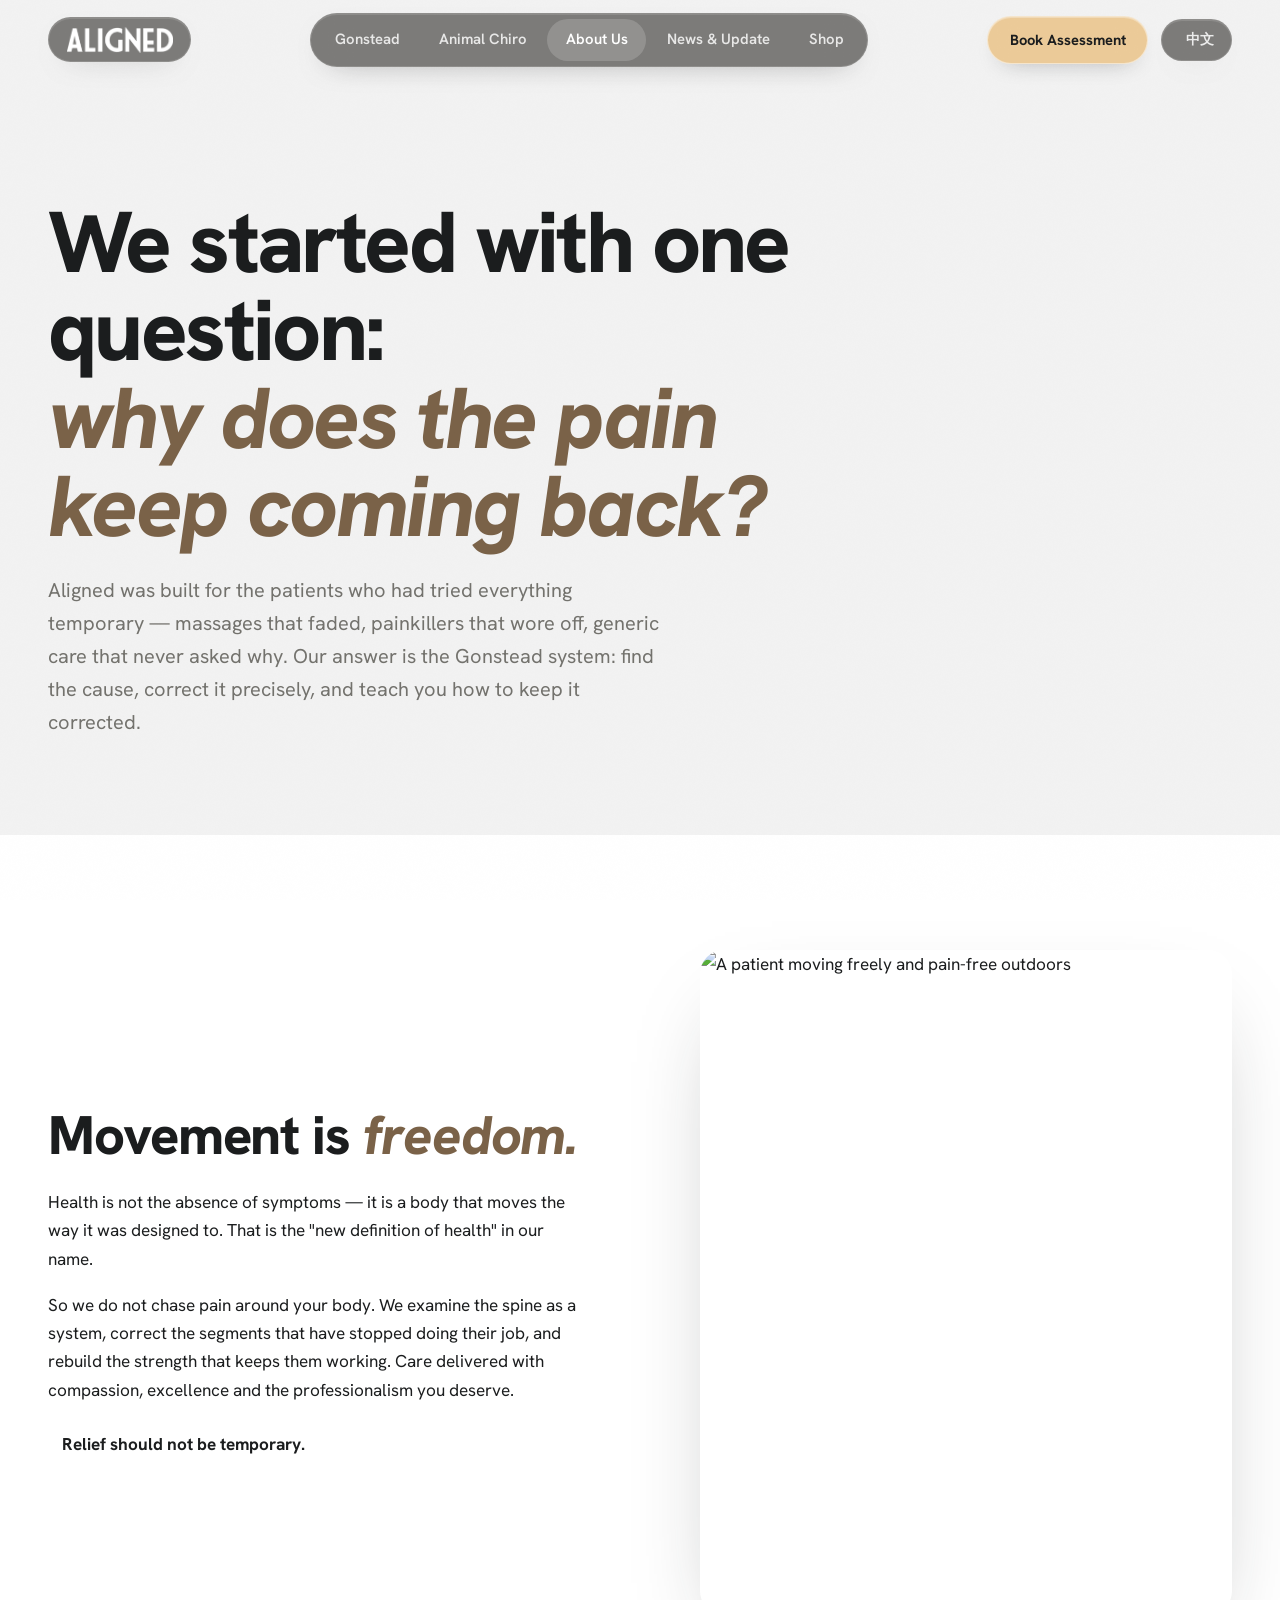
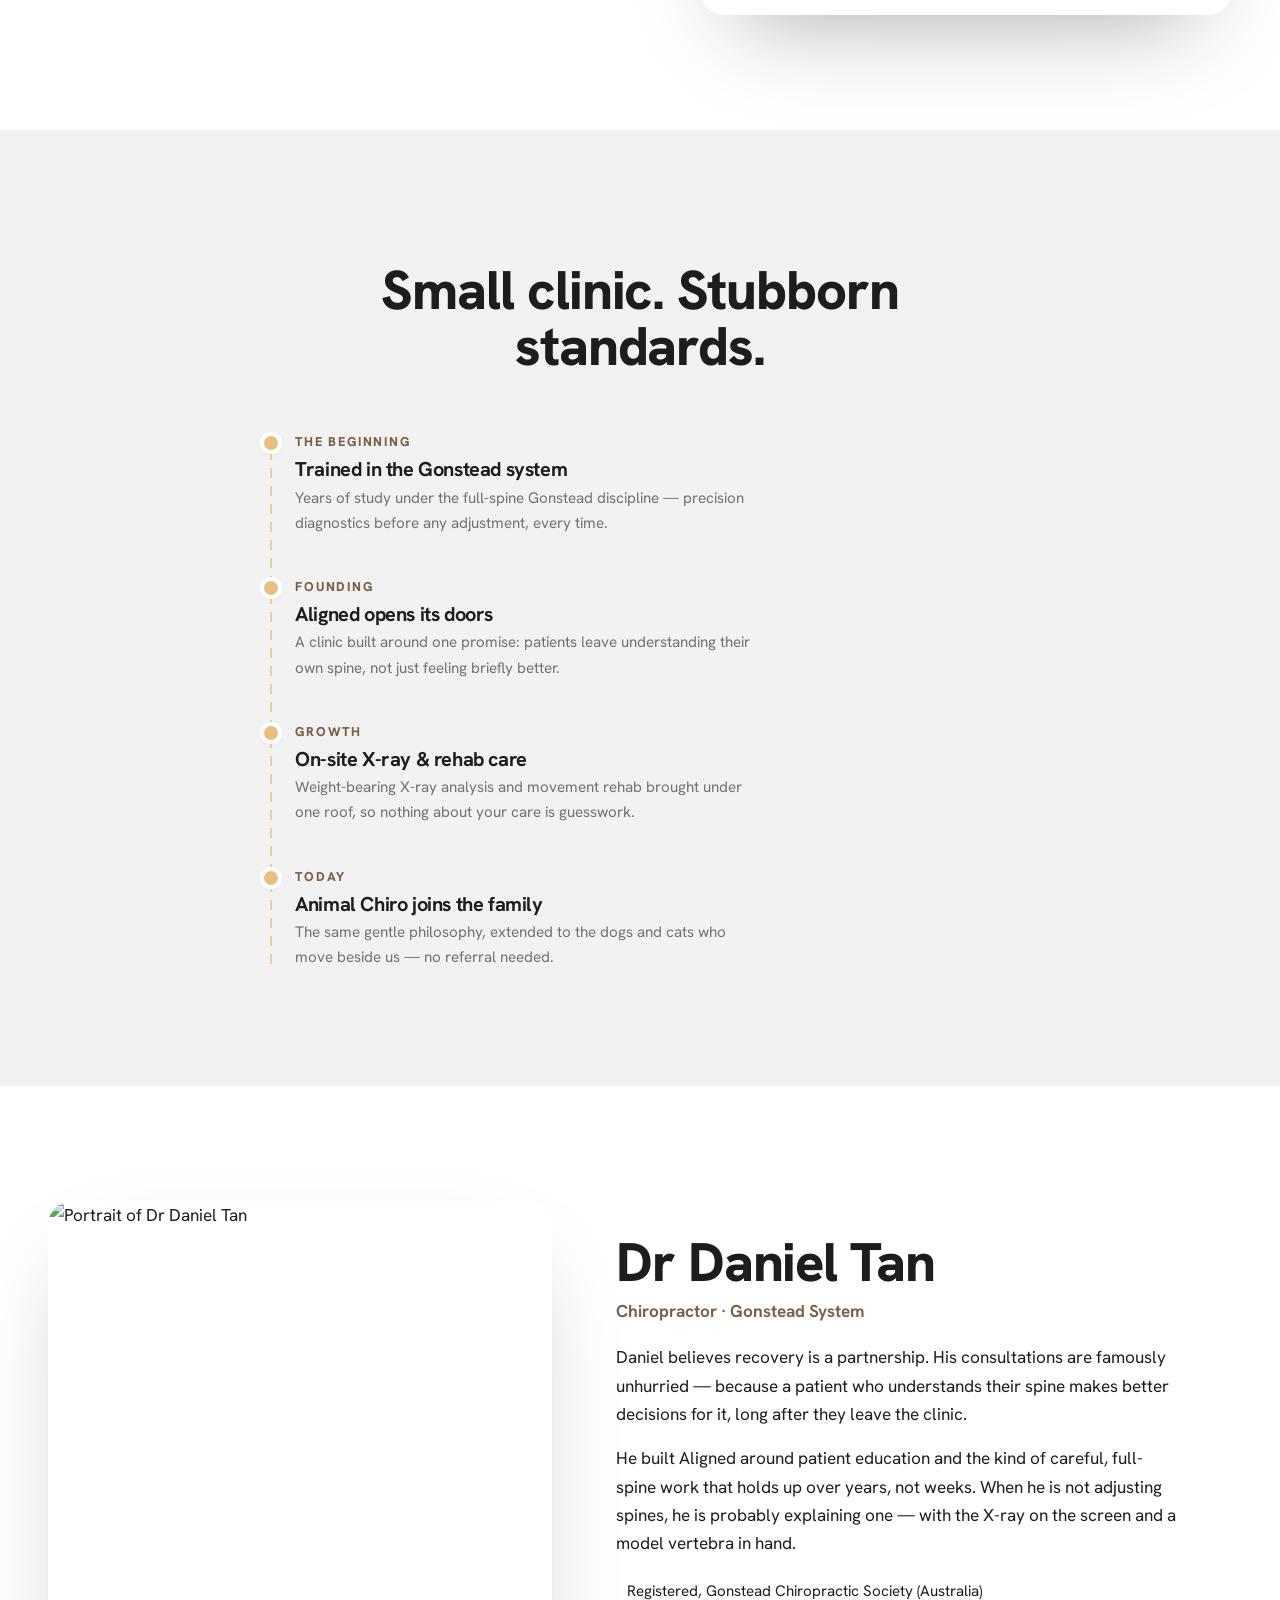
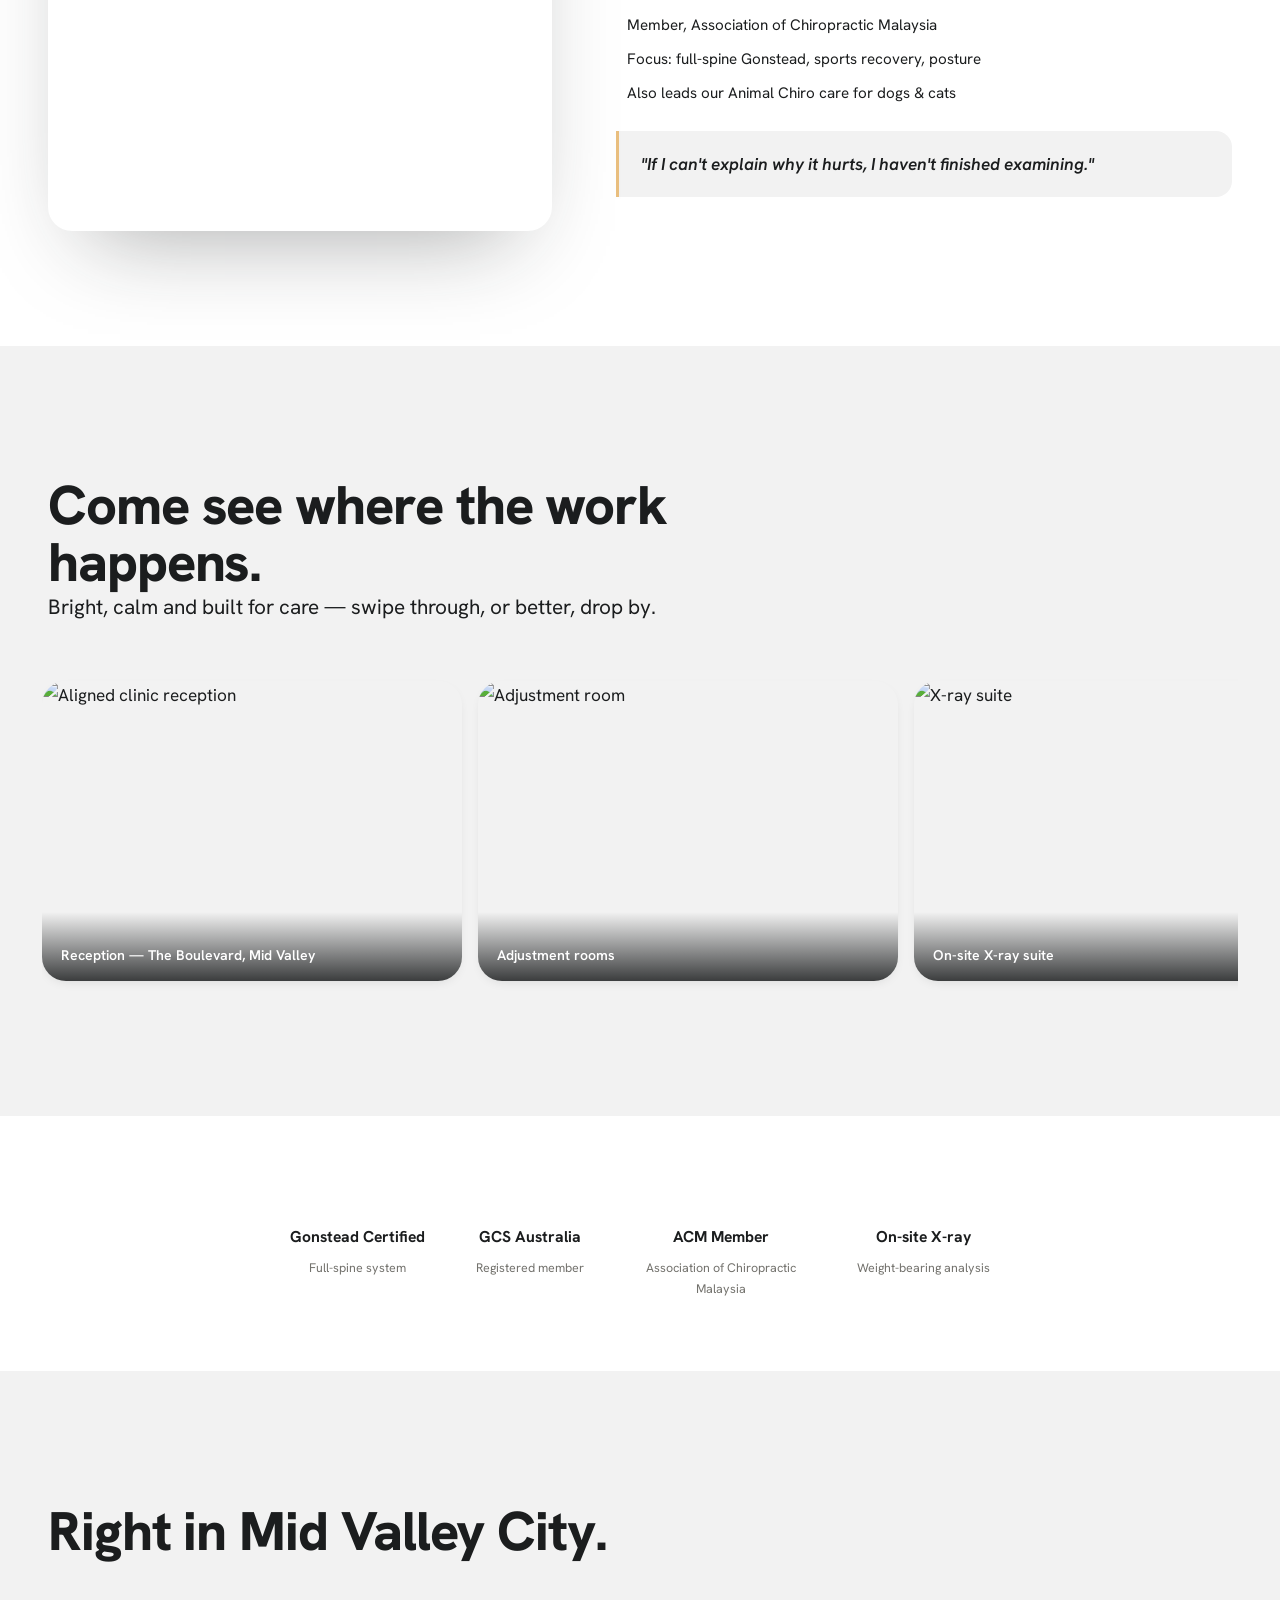
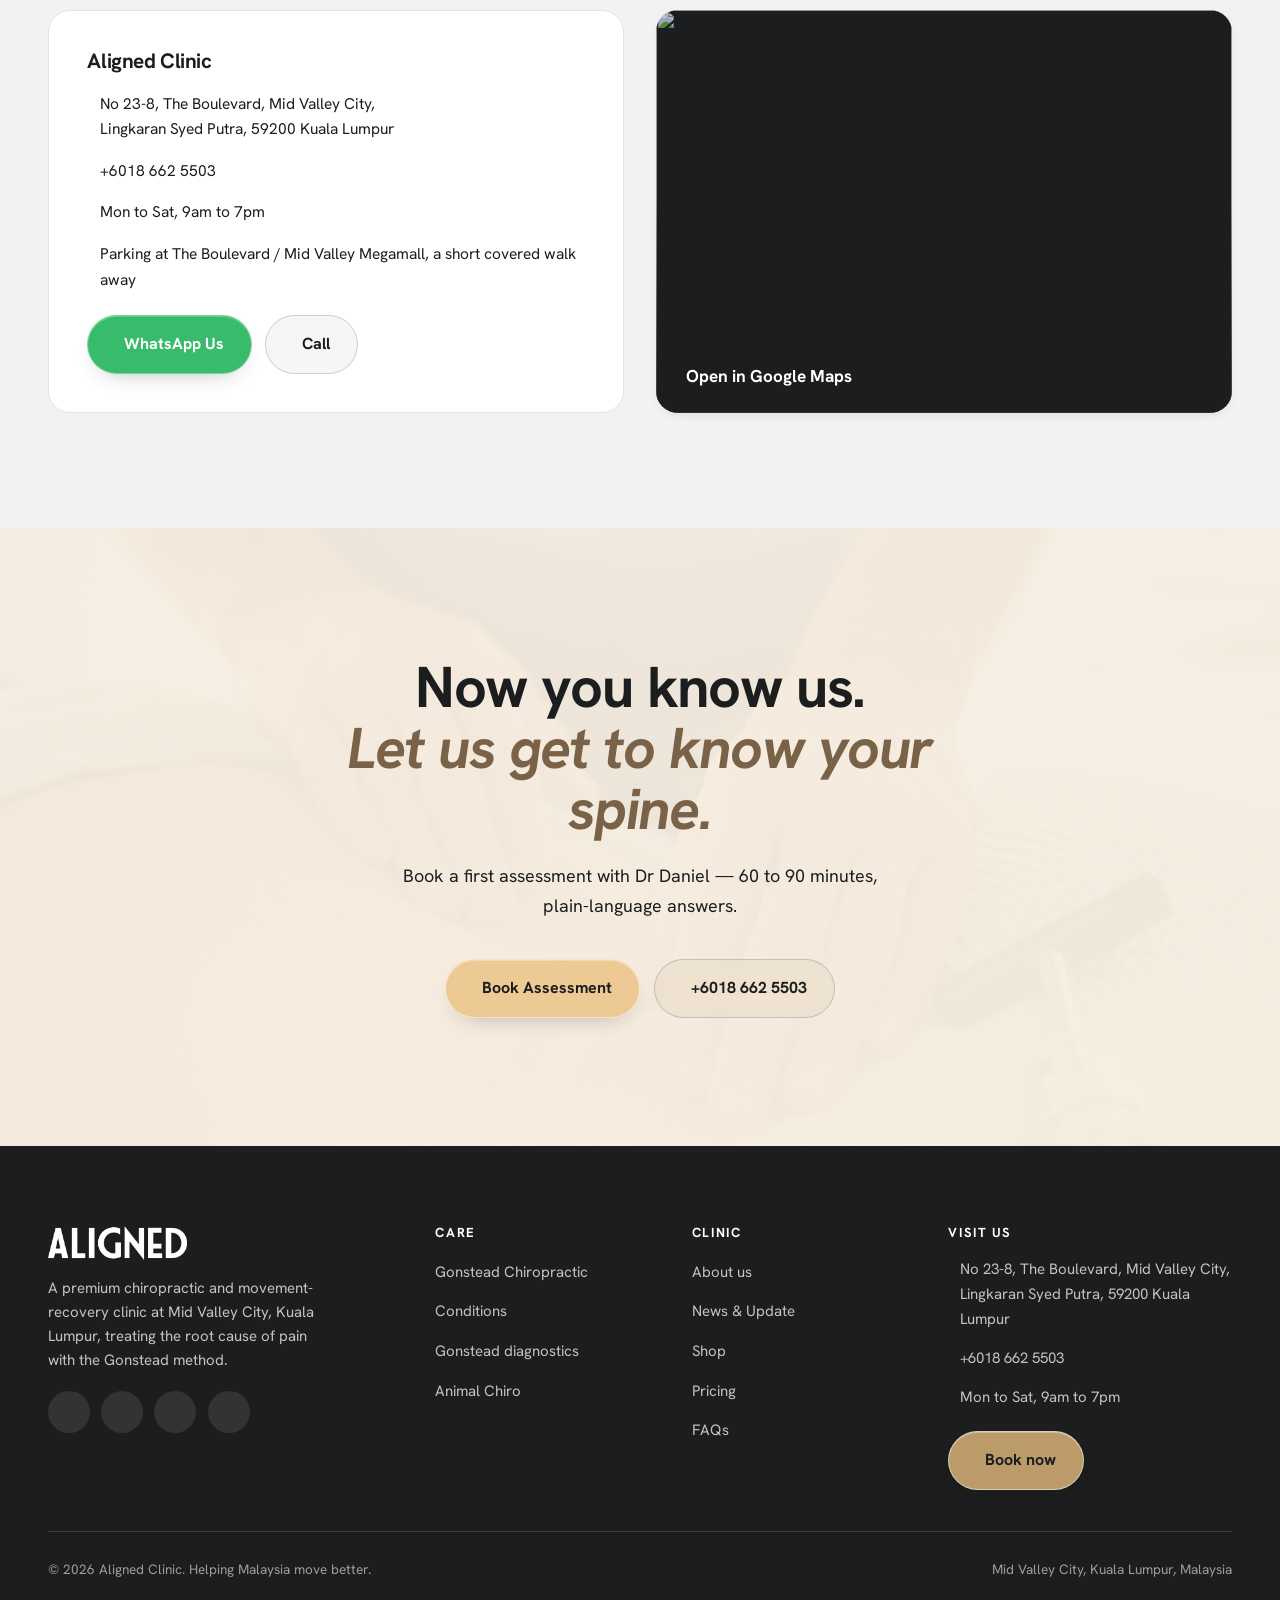
==== about.html @ 56a72302 "Initial commit: Aligned clinic site V5 Co-Authored-By: Claude Fable 5 <noreply@anthropic.com>" ====
<!DOCTYPE html>
<html lang="en">
<head>
<meta charset="UTF-8" />
<meta name="viewport" content="width=device-width, initial-scale=1.0" />
<title>About Us | Aligned — A New Definition of Health</title>
<meta name="description" content="Meet Dr Daniel Tan and the story behind Aligned — a Gonstead chiropractic clinic at Mid Valley City, Kuala Lumpur, built on precision, patient education and long-term recovery." />
<meta name="theme-color" content="#1B1D1E" />
<link rel="icon" href="data:image/svg+xml,%3Csvg xmlns='http://www.w3.org/2000/svg' viewBox='0 0 32 32'%3E%3Crect width='32' height='32' rx='8' fill='%23EABF7F'/%3E%3Ctext x='16' y='22' font-family='Georgia' font-size='18' fill='%231B1D1E' text-anchor='middle' font-weight='700'%3EA%3C/text%3E%3C/svg%3E" />
<link rel="preconnect" href="https://fonts.googleapis.com" />
<link rel="preconnect" href="https://fonts.gstatic.com" crossorigin />
<link href="https://fonts.googleapis.com/css2?family=Hanken+Grotesk:wght@400;500;600;700;800;900&display=swap" rel="stylesheet" />
<script src="https://unpkg.com/@phosphor-icons/web@2.1.1"></script>
<link rel="stylesheet" href="assets/site.css" />

<style>
/* ---------- page: about (editorial) ---------- */
.sec{padding:clamp(4.5rem,9vw,7.5rem) 0}
.sec--cloud{background:var(--cloud)}
.sec__head{max-width:62ch;margin-bottom:clamp(2.2rem,4.5vw,3.2rem)}
.sec__head .h-section{margin-top:1rem}
.sec__head--center{text-align:center;margin-left:auto;margin-right:auto}

/* editorial hero: big type on cloud, no photo */
.ahero{padding:calc(var(--nav-h) + clamp(4rem,10vw,7rem)) 0 clamp(3.5rem,8vw,6rem);background:var(--cloud)}
.ahero h1{font-size:clamp(2.6rem,1.8rem + 5.4vw,5.4rem);font-weight:800;letter-spacing:-.03em;
  max-width:18ch;line-height:1.02;margin-top:1.1rem}
.ahero h1 em{color:var(--gold-deep);font-style:italic}
.ahero__sub{max-width:56ch;margin-top:1.5rem;font-size:clamp(1.05rem,1rem + .4vw,1.25rem);color:var(--slate)}

/* belief split */
.split{display:grid;grid-template-columns:1.05fr .95fr;gap:clamp(2rem,5vw,4.5rem);align-items:center}
.split__media{position:relative;border-radius:var(--r-media);overflow:hidden;box-shadow:var(--shadow-lg);aspect-ratio:4/5}
.split__media img{width:100%;height:100%;object-fit:cover}
.split__body{display:grid;gap:1.1rem;max-width:54ch;margin-top:1.5rem}
.split__sig{margin-top:1.6rem;display:flex;align-items:center;gap:.9rem;font-weight:700}
.split__sig i{font-size:1.5rem;color:var(--gold-deep)}
@media (max-width:820px){.split{grid-template-columns:1fr;gap:2.2rem}.split__media{aspect-ratio:16/11;order:-1}}

/* timeline */
.tl{position:relative;max-width:760px;margin:0 auto;padding-left:2.2rem}
.tl::before{content:"";position:absolute;left:10px;top:6px;bottom:6px;width:2px;
  background:repeating-linear-gradient(0deg,rgba(234,191,127,.7) 0 10px,transparent 10px 18px)}
.tl__item{position:relative;padding:0 0 2.2rem}
.tl__item:last-child{padding-bottom:0}
.tl__item::before{content:"";position:absolute;left:-2.2rem;top:6px;width:22px;height:22px;border-radius:999px;
  background:var(--marmalade);border:4px solid var(--white);box-shadow:var(--shadow-sm)}
.tl__year{font-size:.8rem;font-weight:800;letter-spacing:.14em;color:var(--gold-deep);text-transform:uppercase}
.tl__item h3{font-size:1.25rem;margin:.3rem 0 .35rem}
.tl__item p{font-size:.95rem;color:var(--slate);max-width:52ch}

/* doctor profile */
.profile{display:grid;grid-template-columns:.9fr 1.1fr;gap:clamp(2rem,5vw,4rem);align-items:center}
.profile__media{position:relative;border-radius:var(--r-media);overflow:hidden;box-shadow:var(--shadow-lg);aspect-ratio:4/5}
.profile__media img{width:100%;height:100%;object-fit:cover}
.profile__role{color:var(--gold-deep);font-weight:700;margin:.4rem 0 1.1rem}
.profile__body{display:grid;gap:1rem;max-width:56ch}
.profile__creds{display:grid;gap:.7rem;margin-top:1.4rem}
.profile__creds li{display:flex;gap:.7rem;align-items:flex-start;font-size:.95rem;line-height:1.5}
.profile__creds i{color:var(--gold-deep);font-size:1.25rem;margin-top:2px;flex:0 0 auto}
.profile__quote{margin-top:1.6rem;padding:1.2rem 1.4rem;border-left:3px solid var(--marmalade);
  background:var(--cloud);border-radius:0 16px 16px 0;font-weight:600;font-style:italic}
@media (max-width:820px){.profile{grid-template-columns:1fr}.profile__media{aspect-ratio:4/4.4;max-width:440px}}

/* gallery */
.gal{display:flex;gap:1rem;overflow-x:auto;scroll-snap-type:x mandatory;padding:.4rem .4rem 1.2rem;
  margin:0 -.4rem;scrollbar-width:none;cursor:grab}
.gal::-webkit-scrollbar{display:none}
.gal figure{margin:0;flex:0 0 min(74vw,420px);scroll-snap-align:start;border-radius:var(--r-media);
  overflow:hidden;position:relative;box-shadow:var(--shadow-sm)}
.gal img{width:100%;height:300px;object-fit:cover;transition:transform .6s var(--ease)}
.gal figure:hover img{transform:scale(1.05)}
.gal figcaption{position:absolute;left:0;right:0;bottom:0;padding:2rem 1.2rem .9rem;color:var(--white);
  font-size:.88rem;font-weight:600;background:linear-gradient(0deg,rgba(27,29,30,.85),transparent)}

/* creds strip */
.creds__row{display:flex;flex-wrap:wrap;justify-content:center;gap:clamp(1.4rem,4vw,3.4rem);margin-top:1.8rem;align-items:flex-start}
.cred{display:flex;flex-direction:column;align-items:center;gap:.5rem;max-width:170px;text-align:center}
.cred i{font-size:2rem;color:var(--gold-deep)}
.cred b{font-size:.98rem}
.cred span{font-size:.78rem;color:var(--slate)}

/* visit block */
.visit{display:grid;grid-template-columns:1fr 1fr;gap:clamp(1.4rem,3vw,2rem);align-items:stretch}
.visit__card{background:var(--white);border:1px solid var(--cloud-deep);border-radius:var(--r-card);
  padding:clamp(1.8rem,3vw,2.4rem)}
.visit__card h3{font-size:1.3rem;margin-bottom:1.2rem}
.visit__row{display:flex;gap:.8rem;align-items:flex-start;margin-bottom:1rem;font-size:.97rem}
.visit__row i{color:var(--gold-deep);font-size:1.3rem;margin-top:2px;flex:0 0 auto}
.visit__map{border-radius:var(--r-card);overflow:hidden;position:relative;min-height:320px;
  background:var(--ink);box-shadow:var(--shadow-sm)}
.visit__map img{position:absolute;inset:0;width:100%;height:100%;object-fit:cover;opacity:.75}
.visit__map a{position:absolute;inset:0;display:flex;align-items:flex-end;padding:1.4rem;color:var(--white);
  background:linear-gradient(0deg,rgba(27,29,30,.8),transparent 55%);font-weight:700}
.visit__map a span{display:inline-flex;align-items:center;gap:.5rem}
@media (max-width:820px){.visit{grid-template-columns:1fr}}
</style>
</head>
<body>
<a class="skip" href="#main">Skip to content</a>

<!-- ====================== NAV ====================== -->
<nav class="nav" id="nav" aria-label="Primary">
  <div class="nav__inner">
    <a class="brand" href="index.html" aria-label="Aligned home">
      <img class="brand__logo" src="images/aligned-logo-white.png" alt="Aligned — A New Definition of Health" width="453" height="111" />
    </a>
    <ul class="nav__links" id="navLinks">
      <li><a href="chiropractic.html">Gonstead</a></li>
      <li><a href="pet-chiro.html">Animal Chiro</a></li>
      <li><a href="about.html" class="active">About Us</a></li>
      <li><a href="news.html">News &amp; Update</a></li>
      <li><a href="shop.html">Shop</a></li>
    </ul>
    <div class="nav__cta">
      <a href="#book" class="btn btn-primary">Book Assessment</a>
      <button class="nav__lang" id="langBtn" aria-label="Switch language"><i class="ph ph-globe"></i> 中文</button>
      <button class="nav__toggle" id="navToggle" aria-label="Open menu" aria-expanded="false"><i class="ph ph-list"></i></button>
    </div>
  </div>
</nav>

<main id="main">

<!-- ====================== EDITORIAL HERO ====================== -->
<header class="ahero">
  <div class="container">
    <h1 class="tsplit" data-tsdelay=".2">We started with one question: <em>why does the pain keep coming back?</em></h1>
    <p class="ahero__sub reveal" data-d="2">Aligned was built for the patients who had tried everything temporary — massages that faded, painkillers that wore off, generic care that never asked why. Our answer is the Gonstead system: find the cause, correct it precisely, and teach you how to keep it corrected.</p>
  </div>
</header>

<!-- ====================== BELIEF ====================== -->
<section class="sec">
  <div class="container split">
    <div>
      <h2 class="h-section tsplit">Movement is <em style="color:var(--gold-deep)">freedom.</em></h2>
      <div class="split__body reveal" data-d="1">
        <p>Health is not the absence of symptoms — it is a body that moves the way it was designed to. That is the "new definition of health" in our name.</p>
        <p>So we do not chase pain around your body. We examine the spine as a system, correct the segments that have stopped doing their job, and rebuild the strength that keeps them working. Care delivered with compassion, excellence and the professionalism you deserve.</p>
      </div>
      <div class="split__sig reveal" data-d="2"><i class="ph ph-quotes"></i> Relief should not be temporary.</div>
    </div>
    <div class="split__media reveal" data-d="1">
      <img src="https://picsum.photos/seed/aligned-freedom-walk/900/1125" alt="A patient moving freely and pain-free outdoors" loading="lazy" />
    </div>
  </div>
</section>

<!-- ====================== TIMELINE ====================== -->
<section class="sec sec--cloud">
  <div class="container">
    <div class="sec__head sec__head--center">
      <h2 class="h-section tsplit">Small clinic. Stubborn standards.</h2>
    </div>
    <div class="tl">
      <div class="tl__item reveal"><span class="tl__year">The beginning</span><h3>Trained in the Gonstead system</h3><p>Years of study under the full-spine Gonstead discipline — precision diagnostics before any adjustment, every time.</p></div>
      <div class="tl__item reveal" data-d="1"><span class="tl__year">Founding</span><h3>Aligned opens its doors</h3><p>A clinic built around one promise: patients leave understanding their own spine, not just feeling briefly better.</p></div>
      <div class="tl__item reveal" data-d="2"><span class="tl__year">Growth</span><h3>On-site X-ray &amp; rehab care</h3><p>Weight-bearing X-ray analysis and movement rehab brought under one roof, so nothing about your care is guesswork.</p></div>
      <div class="tl__item reveal" data-d="3"><span class="tl__year">Today</span><h3>Animal Chiro joins the family</h3><p>The same gentle philosophy, extended to the dogs and cats who move beside us — no referral needed.</p></div>
    </div>
  </div>
</section>

<!-- ====================== DOCTOR PROFILE ====================== -->
<section class="sec" id="doctor">
  <div class="container profile">
    <div class="profile__media reveal">
      <!-- Replace with Dr Daniel's real portrait -->
      <img src="https://picsum.photos/seed/aligned-dr-daniel-portrait/500/700" alt="Portrait of Dr Daniel Tan" loading="lazy" />
    </div>
    <div>
      <h2 class="h-section tsplit">Dr Daniel Tan</h2>
      <p class="profile__role reveal" data-d="1">Chiropractor &middot; Gonstead System</p>
      <div class="profile__body reveal" data-d="1">
        <p>Daniel believes recovery is a partnership. His consultations are famously unhurried — because a patient who understands their spine makes better decisions for it, long after they leave the clinic.</p>
        <p>He built Aligned around patient education and the kind of careful, full-spine work that holds up over years, not weeks. When he is not adjusting spines, he is probably explaining one — with the X-ray on the screen and a model vertebra in hand.</p>
      </div>
      <ul class="profile__creds reveal" data-d="2">
        <li><i class="ph ph-certificate"></i> Registered, Gonstead Chiropractic Society (Australia)</li>
        <li><i class="ph ph-certificate"></i> Member, Association of Chiropractic Malaysia</li>
        <li><i class="ph ph-crosshair-simple"></i> Focus: full-spine Gonstead, sports recovery, posture</li>
        <li><i class="ph ph-paw-print"></i> Also leads our Animal Chiro care for dogs &amp; cats</li>
      </ul>
      <div class="profile__quote reveal" data-d="3">"If I can't explain why it hurts, I haven't finished examining."</div>
    </div>
  </div>
</section>

<!-- ====================== CLINIC GALLERY ====================== -->
<section class="sec sec--cloud">
  <div class="container">
    <div class="sec__head">
      <h2 class="h-section tsplit">Come see where the work happens.</h2>
      <p class="lede reveal" data-d="1">Bright, calm and built for care — swipe through, or better, drop by.</p>
    </div>
    <div class="gal reveal" data-d="1">
      <figure><img src="https://picsum.photos/seed/aligned-clinic-front/840/600" alt="Aligned clinic reception" loading="lazy" /><figcaption>Reception &mdash; The Boulevard, Mid Valley</figcaption></figure>
      <figure><img src="https://picsum.photos/seed/aligned-clinic-adjust/840/600" alt="Adjustment room" loading="lazy" /><figcaption>Adjustment rooms</figcaption></figure>
      <figure><img src="https://picsum.photos/seed/aligned-clinic-xray/840/600" alt="X-ray suite" loading="lazy" /><figcaption>On-site X-ray suite</figcaption></figure>
      <figure><img src="https://picsum.photos/seed/aligned-clinic-rehab/840/600" alt="Rehab corner" loading="lazy" /><figcaption>Rehab &amp; movement corner</figcaption></figure>
    </div>
  </div>
</section>

<!-- ====================== CREDENTIALS ====================== -->
<section class="sec" style="text-align:center;padding-top:clamp(3rem,6vw,4.5rem);padding-bottom:clamp(3rem,6vw,4.5rem)">
  <div class="container">
    <div class="creds__row">
      <div class="cred reveal"><i class="ph ph-certificate"></i><b>Gonstead Certified</b><span>Full-spine system</span></div>
      <div class="cred reveal" data-d="1"><i class="ph ph-globe-hemisphere-east"></i><b>GCS Australia</b><span>Registered member</span></div>
      <div class="cred reveal" data-d="2"><i class="ph ph-shield-check"></i><b>ACM Member</b><span>Association of Chiropractic Malaysia</span></div>
      <div class="cred reveal" data-d="3"><i class="ph ph-scan"></i><b>On-site X-ray</b><span>Weight-bearing analysis</span></div>
    </div>
  </div>
</section>

<!-- ====================== VISIT US ====================== -->
<section class="sec sec--cloud" id="visit">
  <div class="container">
    <div class="sec__head">
      <h2 class="h-section tsplit">Right in Mid Valley City.</h2>
    </div>
    <div class="visit">
      <div class="visit__card reveal">
        <h3>Aligned Clinic</h3>
        <div class="visit__row"><i class="ph ph-map-pin"></i><span>No 23-8, The Boulevard, Mid Valley City,<br />Lingkaran Syed Putra, 59200 Kuala Lumpur</span></div>
        <div class="visit__row"><i class="ph ph-phone"></i><span>+6018 662 5503</span></div>
        <div class="visit__row"><i class="ph ph-clock"></i><span>Mon to Sat, 9am to 7pm</span></div>
        <div class="visit__row"><i class="ph ph-car"></i><span>Parking at The Boulevard / Mid Valley Megamall, a short covered walk away</span></div>
        <div style="display:flex;gap:.8rem;flex-wrap:wrap;margin-top:1.4rem">
          <a href="https://wa.me/60186625503" target="_blank" rel="noopener" class="btn btn-whatsapp"><i class="ph ph-whatsapp-logo"></i> WhatsApp Us</a>
          <a href="tel:+60186625503" class="btn btn-ghost"><i class="ph ph-phone"></i> Call</a>
        </div>
      </div>
      <div class="visit__map reveal" data-d="1">
        <img src="https://picsum.photos/seed/aligned-map-midvalley/900/620" alt="" loading="lazy" />
        <a href="https://maps.google.com/?q=The+Boulevard+Mid+Valley+City+Kuala+Lumpur" target="_blank" rel="noopener"><span><i class="ph ph-map-trifold"></i> Open in Google Maps</span></a>
      </div>
    </div>
  </div>
</section>

<!-- ====================== FINAL CTA ====================== -->
<section class="final" id="book">
  <div class="final__bg" aria-hidden="true"><img src="images/gonstead-exam.jpg" alt="" loading="lazy" /></div>
  <div class="final__scrim"></div>
  <div class="container">
    <h2 class="tsplit">Now you know us. <em>Let us get to know your spine.</em></h2>
    <p class="reveal" data-d="1">Book a first assessment with Dr Daniel — 60 to 90 minutes, plain-language answers.</p>
    <div class="final__actions reveal" data-d="2">
      <a href="https://wa.me/60186625503" target="_blank" rel="noopener" class="btn btn-primary"><i class="ph ph-calendar-check"></i> Book Assessment</a>
      <a href="tel:+60186625503" class="btn btn-ghost"><i class="ph ph-phone"></i> +6018 662 5503</a>
    </div>
  </div>
</section>

</main>

<!-- ====================== FOOTER ====================== -->
<footer class="footer">
  <div class="container">
    <div class="footer__grid">
      <div>
        <a class="brand" href="index.html"><img class="brand__logo" src="images/aligned-logo-white.png" alt="Aligned — A New Definition of Health" width="453" height="111" /></a>
        <p class="footer__about">A premium chiropractic and movement-recovery clinic at Mid Valley City, Kuala Lumpur, treating the root cause of pain with the Gonstead method.</p>
        <div class="footer__social">
          <a href="#" aria-label="Instagram"><i class="ph ph-instagram-logo"></i></a>
          <a href="#" aria-label="Facebook"><i class="ph ph-facebook-logo"></i></a>
          <a href="https://wa.me/60186625503" aria-label="WhatsApp"><i class="ph ph-whatsapp-logo"></i></a>
          <a href="#" aria-label="TikTok"><i class="ph ph-tiktok-logo"></i></a>
        </div>
      </div>
      <div>
        <h4>Care</h4>
        <ul>
          <li><a href="chiropractic.html">Gonstead Chiropractic</a></li>
          <li><a href="chiropractic.html#conditions">Conditions</a></li>
          <li><a href="chiropractic.html#gonstead">Gonstead diagnostics</a></li>
          <li><a href="pet-chiro.html">Animal Chiro</a></li>
        </ul>
      </div>
      <div>
        <h4>Clinic</h4>
        <ul>
          <li><a href="about.html">About us</a></li>
          <li><a href="news.html">News &amp; Update</a></li>
          <li><a href="shop.html">Shop</a></li>
          <li><a href="chiropractic.html#pricing">Pricing</a></li>
          <li><a href="chiropractic.html#faq">FAQs</a></li>
        </ul>
      </div>
      <div>
        <h4>Visit us</h4>
        <div class="footer__contact">
          <div><i class="ph ph-map-pin"></i> <span>No 23-8, The Boulevard, Mid Valley City, Lingkaran Syed Putra, 59200 Kuala Lumpur</span></div>
          <div><i class="ph ph-phone"></i> <span>+6018 662 5503</span></div>
          <div><i class="ph ph-clock"></i> <span>Mon to Sat, 9am to 7pm</span></div>
        </div>
        <a href="#book" class="btn btn-primary" style="margin-top:.4rem"><i class="ph ph-calendar-check"></i> Book now</a>
      </div>
    </div>
    <div class="footer__bar">
      <span>&copy; 2026 Aligned Clinic. Helping Malaysia move better.</span>
      <span>Mid Valley City, Kuala Lumpur, Malaysia</span>
    </div>
  </div>
</footer>

<!-- sticky mobile booking -->
<div class="mobile-book" id="mobileBook">
  <a href="#book" class="btn btn-primary"><i class="ph ph-calendar-check"></i> Book Assessment</a>
</div>

<script src="assets/site.js"></script>
</body>
</html>
---- assets/site.css ----
/* ============================================================
   ALIGNED — shared styles for sub-pages (V6 earthy palette).
   index.html stays self-contained; every other page loads this
   plus a small page-specific <style> block.
   ============================================================ */
:root{
  --white:#FFFFFF;
  --cloud:#F2F2F2;
  --cloud-deep:#E4E4E2;
  --marmalade:#EABF7F;
  --marmalade-deep:#D9A75F;
  --cocoa:#A68E74;
  --cocoa-deep:#7A6248;
  --slate:#73726D;
  --ink:#1B1D1E;

  --ivory:#FFFFFF;
  --ivory-deep:var(--cloud);
  --grey:var(--ink);
  --grey-soft:var(--slate);
  --gold:var(--marmalade);
  --gold-deep:var(--cocoa-deep);

  --r-card:22px;
  --r-media:24px;
  --r-btn:999px;

  --shadow-sm:0 4px 14px -8px rgba(27,29,30,.24);
  --shadow-md:0 22px 48px -26px rgba(27,29,30,.3);
  --shadow-lg:0 40px 90px -40px rgba(27,29,30,.4);

  --ease:cubic-bezier(.16,1,.3,1);
  --nav-h:68px;
  --maxw:1320px;
}

*,*::before,*::after{box-sizing:border-box}
html{scroll-behavior:smooth;-webkit-text-size-adjust:100%}
@media (prefers-reduced-motion:reduce){html{scroll-behavior:auto}}

body{
  margin:0;
  font-family:"Hanken Grotesk",system-ui,-apple-system,sans-serif;
  background:var(--ivory);
  color:var(--grey);
  font-size:clamp(1rem,.96rem + .25vw,1.075rem);
  line-height:1.65;
  -webkit-font-smoothing:antialiased;
  text-rendering:optimizeLegibility;
  overflow-x:hidden;
}
/* faint paper texture */
body::after{
  content:"";position:fixed;inset:0;z-index:1;pointer-events:none;opacity:.5;
  background-image:url("data:image/svg+xml,%3Csvg xmlns='http://www.w3.org/2000/svg' width='160' height='160'%3E%3Cfilter id='n'%3E%3CfeTurbulence type='fractalNoise' baseFrequency='.9' numOctaves='2' stitchTiles='stitch'/%3E%3CfeColorMatrix type='saturate' values='0'/%3E%3C/filter%3E%3Crect width='100%25' height='100%25' filter='url(%23n)' opacity='.035'/%3E%3C/svg%3E");
  mix-blend-mode:multiply;
}

h1,h2,h3,h4{font-family:"Hanken Grotesk",sans-serif;color:var(--grey);line-height:1.04;
  letter-spacing:-.02em;margin:0;font-weight:700}
p{margin:0}
a{color:inherit;text-decoration:none}
img{max-width:100%;display:block}
ul{margin:0;padding:0;list-style:none}
button{font-family:inherit;cursor:pointer;border:none;background:none}

.container{width:100%;max-width:var(--maxw);margin:0 auto;padding:0 clamp(1.25rem,5vw,3rem)}
section{position:relative;z-index:2}

.h-section{font-size:clamp(2rem,1.4rem + 3vw,3.4rem);font-weight:800}
.lede{font-size:clamp(1.08rem,1rem + .5vw,1.3rem);color:var(--grey);max-width:60ch;line-height:1.6}

/* ---------- Buttons (flat translucent glass) ---------- */
.btn{
  position:relative;overflow:hidden;isolation:isolate;
  display:inline-flex;align-items:center;justify-content:center;gap:.55rem;
  font-weight:700;font-size:1rem;
  padding:.95rem 1.7rem;border-radius:var(--r-btn);
  transition:transform .3s var(--ease),box-shadow .3s var(--ease),background .3s var(--ease);
  white-space:nowrap;will-change:transform;
  backdrop-filter:blur(14px) saturate(150%);-webkit-backdrop-filter:blur(14px) saturate(150%);
}
.btn i{font-size:1.15em;position:relative;z-index:2}
.btn:active{transform:translateY(1px) scale(.985)}
.btn-primary{color:var(--ink);
  background:rgba(234,191,127,.78);
  border:1px solid rgba(255,255,255,.5);
  box-shadow:inset 0 1px 0 rgba(255,255,255,.3),0 10px 24px -16px rgba(27,29,30,.45)}
.btn-primary:hover{transform:translateY(-1px);background:rgba(234,191,127,.95)}
.btn-on-dark{color:var(--ink);
  background:rgba(242,242,242,.82);
  border:1px solid rgba(255,255,255,.55);
  box-shadow:inset 0 1px 0 rgba(255,255,255,.6),0 10px 24px -16px rgba(0,0,0,.4)}
.btn-on-dark:hover{transform:translateY(-1px);background:rgba(255,255,255,.96)}
.btn-ghost{color:var(--ink);
  background:rgba(27,29,30,.04);border:1px solid rgba(27,29,30,.18)}
.btn-ghost:hover{transform:translateY(-1px);background:rgba(27,29,30,.09)}
.btn-ghost-light{color:var(--ivory);
  background:rgba(242,242,242,.1);border:1px solid rgba(242,242,242,.42);
  box-shadow:inset 0 1px 0 rgba(255,255,255,.2)}
.btn-ghost-light:hover{transform:translateY(-1px);background:rgba(242,242,242,.2)}
.btn-whatsapp{color:#fff;
  background:rgba(35,180,90,.9);
  border:1px solid rgba(255,255,255,.35);
  box-shadow:inset 0 1px 0 rgba(255,255,255,.25),0 10px 24px -16px rgba(27,29,30,.45)}
.btn-whatsapp:hover{transform:translateY(-1px);background:rgba(35,180,90,1)}
@media (prefers-reduced-transparency:reduce){
  .btn{backdrop-filter:none;-webkit-backdrop-filter:none}
  .btn-primary{background:var(--marmalade)}
  .btn-on-dark{background:var(--cloud)}
  .btn-ghost{background:rgba(27,29,30,.06)}
  .btn-ghost-light{background:rgba(242,242,242,.2)}
}
@media (prefers-reduced-motion:reduce){.btn:hover{transform:none}}

.text-link{display:inline-flex;align-items:center;gap:.45rem;font-weight:700;color:var(--gold-deep)}
.text-link i{transition:transform .25s var(--ease)}
.text-link:hover i{transform:translateX(4px)}

/* ---------- Navigation (floating slate glass pills) ---------- */
.nav{position:fixed;top:0;left:0;right:0;z-index:100;padding:.8rem 0;background:transparent}
.nav__inner{display:flex;align-items:center;justify-content:space-between;gap:1rem;
  max-width:var(--maxw);margin:0 auto;padding:0 clamp(1.25rem,5vw,3rem)}
.brand,.nav__links,.nav__toggle,.nav__lang{
  background:rgba(74,73,70,.7);
  backdrop-filter:blur(18px) saturate(150%);-webkit-backdrop-filter:blur(18px) saturate(150%);
  border:1px solid rgba(255,255,255,.14);
  box-shadow:inset 0 1px 0 rgba(255,255,255,.12),0 10px 30px -20px rgba(27,29,30,.6);
  transition:background .3s var(--ease);
}
.nav.scrolled .brand,.nav.scrolled .nav__links,.nav.scrolled .nav__toggle,.nav.scrolled .nav__lang{
  background:rgba(62,61,59,.88)}
.brand{display:flex;align-items:center;gap:.6rem;font-weight:800;font-size:1.3rem;
  letter-spacing:-.02em;color:var(--ivory);padding:.55rem 1.1rem;border-radius:var(--r-btn)}
.brand__logo{height:26px;width:auto;display:block}
.footer .brand{background:none;border:none;box-shadow:none;padding:0;backdrop-filter:none;-webkit-backdrop-filter:none}
.footer .brand__logo{height:34px}
.nav__links{display:flex;align-items:center;gap:.15rem;padding:.3rem;border-radius:var(--r-btn)}
.nav__links a{display:inline-block;padding:.55rem 1.15rem;border-radius:var(--r-btn);
  font-size:.93rem;font-weight:600;color:rgba(255,255,255,.82);
  transition:color .2s,background .25s var(--ease)}
.nav__links a:hover{color:#fff;background:rgba(242,242,242,.16)}
.nav__links a.active{color:#fff;background:rgba(242,242,242,.18)}
.nav__cta{display:flex;align-items:center;gap:.75rem}
.nav .btn{padding:.68rem 1.35rem;font-size:.92rem}
.nav__toggle{display:none;width:46px;height:46px;border-radius:var(--r-btn);color:var(--ivory);
  align-items:center;justify-content:center;font-size:1.4rem}
.nav__lang{display:inline-flex;align-items:center;gap:.45rem;padding:.66rem 1.05rem;
  border-radius:var(--r-btn);color:rgba(255,255,255,.85);
  font-size:.88rem;font-weight:700;letter-spacing:.02em;white-space:nowrap}
.nav__lang i{font-size:1.1rem}
.nav .nav__lang:hover{color:#fff;background:rgba(42,41,40,.95)}
@media (max-width:1240px){
  .nav__links a{padding:.5rem .85rem;font-size:.88rem}
  .nav .btn{padding:.6rem 1.1rem;font-size:.88rem}
  .brand__logo{height:23px}
}
@media (max-width:1020px){
  .nav__links{position:fixed;left:1rem;right:1rem;top:calc(var(--nav-h) + .4rem);
    flex-direction:column;align-items:stretch;
    gap:.2rem;background:rgba(38,38,37,.94);padding:.6rem;border-radius:24px;
    transform:translateY(-12px);opacity:0;visibility:hidden;pointer-events:none;
    transition:transform .35s var(--ease),opacity .3s var(--ease),visibility .35s;
    box-shadow:0 30px 50px -25px rgba(0,0,0,.6)}
  .nav__links.open{transform:translateY(0);opacity:1;visibility:visible;pointer-events:auto}
  .nav__links a{padding:.95rem 1.1rem;border-radius:16px;font-size:1.02rem}
  .nav__toggle{display:flex}
}
@media (max-width:880px){.nav__cta .btn{display:none}}
@media (max-width:600px){.nav__lang{padding:.55rem .8rem;font-size:.8rem}}

/* ---------- Sub-page hero (photo + ink scrim, no video) ---------- */
.subhero{position:relative;min-height:64vh;display:flex;align-items:flex-end;
  padding:calc(var(--nav-h) + 4rem) 0 clamp(2.5rem,6vw,4.5rem);overflow:hidden;
  background:var(--ink);color:var(--cloud)}
.subhero__media{position:absolute;inset:0;z-index:0}
.subhero__media img{width:100%;height:100%;object-fit:cover}
.subhero__scrim{position:absolute;inset:0;z-index:1;
  background:
    linear-gradient(98deg, rgba(27,29,30,.94) 0%, rgba(27,29,30,.78) 38%, rgba(27,29,30,.34) 68%, rgba(27,29,30,.08) 92%),
    linear-gradient(0deg, rgba(27,29,30,.85) 0%, rgba(27,29,30,0) 52%)}
.subhero .container{position:relative;z-index:2}
.subhero h1{color:var(--white);font-size:clamp(2.4rem,1.8rem + 4.2vw,4.6rem);font-weight:800;
  letter-spacing:-.03em;max-width:17ch;margin:.9rem 0 0}
.subhero h1 .alt{color:var(--marmalade);font-style:italic;font-weight:700}
.subhero__sub{color:rgba(255,255,255,.87);max-width:52ch;margin:1.3rem 0 0;
  font-size:clamp(1.02rem,1rem + .4vw,1.22rem);line-height:1.55}
.subhero__actions{display:flex;flex-wrap:wrap;gap:.9rem;margin-top:1.9rem}
.crumbs{display:flex;align-items:center;gap:.5rem;font-size:.85rem;font-weight:600;
  color:rgba(255,255,255,.65);margin-bottom:1.1rem}
.crumbs a:hover{color:#fff}
.crumbs i{font-size:.75rem}

/* ---------- Reveal on scroll ---------- */
.reveal{opacity:0;transform:translateY(34px);transition:opacity .85s var(--ease),transform .85s var(--ease)}
.reveal.in{opacity:1;transform:none}
.reveal[data-d="1"]{transition-delay:.09s}
.reveal[data-d="2"]{transition-delay:.18s}
.reveal[data-d="3"]{transition-delay:.27s}
.reveal[data-d="4"]{transition-delay:.36s}
@media (prefers-reduced-motion:reduce){.reveal{opacity:1;transform:none;transition:none}}

/* ---------- Title reveal (.tsplit): masked word slide-up ---------- */
.tsplit .tw{display:inline-block;overflow:hidden;vertical-align:bottom;
  padding:.06em .06em .14em 0;margin:-.06em -.06em -.14em 0}
.tsplit .tw__i{display:inline-block;transform:translateY(120%);
  transition:transform .95s var(--ease)}
.tsplit.ts-in .tw__i{transform:none}
@media (prefers-reduced-motion:reduce){.tsplit .tw__i{transform:none;transition:none}}

/* ---------- FAQ accordion ---------- */
.faq{max-width:840px;margin:0 auto}
.faq details{background:var(--white);border:1px solid var(--cloud-deep);border-radius:18px;
  margin-bottom:.85rem;overflow:hidden;transition:box-shadow .3s var(--ease)}
.faq details[open]{box-shadow:var(--shadow-sm)}
.faq summary{display:flex;justify-content:space-between;align-items:center;gap:1rem;cursor:pointer;
  padding:1.15rem 1.45rem;font-weight:700;font-size:1.02rem;list-style:none}
.faq summary::-webkit-details-marker{display:none}
.faq summary i{color:var(--gold-deep);font-size:1.15rem;flex:0 0 auto;
  transition:transform .35s var(--ease)}
.faq details[open] summary i{transform:rotate(45deg)}
.faq__a{padding:0 1.45rem 1.35rem;color:var(--slate);font-size:.97rem;line-height:1.62;max-width:62ch}

/* ---------- Category / filter chips ---------- */
.chips{display:flex;flex-wrap:wrap;gap:.6rem}
.chip{display:inline-flex;align-items:center;gap:.45rem;padding:.55rem 1.15rem;border-radius:999px;
  font-size:.9rem;font-weight:700;color:var(--gold-deep);cursor:pointer;
  background:var(--white);border:1px solid var(--cloud-deep);
  transition:background .25s var(--ease),color .25s,border-color .25s,transform .25s var(--ease)}
.chip:hover{transform:translateY(-1px);border-color:rgba(234,191,127,.5)}
.chip.active{background:var(--ink);color:var(--cloud);border-color:var(--ink)}

/* ---------- Dark full-bleed CTA band (shared final section) ---------- */
.final{position:relative;background:#F7EFE2;color:var(--grey);padding:clamp(5rem,11vw,8rem) 0;
  text-align:center;overflow:hidden}
.final__bg{position:absolute;inset:0;z-index:0}
.final__bg img{width:100%;height:100%;object-fit:cover;opacity:.35}
.final__scrim{position:absolute;inset:0;z-index:1;pointer-events:none;
  background:
    linear-gradient(0deg,rgba(247,239,226,.92),rgba(247,239,226,.86)),
    radial-gradient(700px 360px at 50% -10%,rgba(255,255,255,.55),transparent 60%)}
.final .container{position:relative;z-index:2}
.final h2{color:var(--grey);font-size:clamp(2.1rem,1.4rem + 3.6vw,3.6rem);max-width:20ch;margin:0 auto;line-height:1.06}
.final h2 em{color:var(--gold-deep);font-style:italic}
.final p{color:var(--grey);margin:1.4rem auto 0;max-width:48ch;font-size:1.12rem}
.final__actions{display:flex;flex-wrap:wrap;gap:.9rem;justify-content:center;margin-top:2.4rem}

/* ---------- Footer ---------- */
.footer{background:var(--grey);color:rgba(242,242,242,.78);padding:clamp(3.5rem,7vw,5rem) 0 2rem}
.footer__grid{display:grid;grid-template-columns:1.6fr 1fr 1fr 1.3fr;gap:2.4rem}
.footer .brand{color:var(--ivory);margin-bottom:1rem}
.footer__about{max-width:34ch;font-size:.94rem;line-height:1.6}
.footer h4{color:var(--ivory);font-size:.82rem;letter-spacing:.12em;text-transform:uppercase;margin-bottom:1.1rem}
.footer ul li{margin-bottom:.7rem}
.footer ul a{font-size:.94rem;transition:color .2s}.footer ul a:hover{color:var(--ivory)}
.footer__contact div{display:flex;gap:.7rem;align-items:flex-start;margin-bottom:.9rem;font-size:.94rem}
.footer__contact i{color:var(--cocoa);font-size:1.2rem;margin-top:1px;flex:0 0 auto}
.footer__social{display:flex;gap:.7rem;margin-top:1.2rem}
.footer__social a{width:42px;height:42px;border-radius:999px;display:grid;place-items:center;
  background:rgba(242,242,242,.1);color:var(--ivory);font-size:1.2rem;transition:background .25s,transform .25s}
.footer__social a:hover{background:var(--marmalade);color:var(--ink);transform:translateY(-2px)}
.footer__bar{border-top:1px solid rgba(242,242,242,.14);margin-top:2.6rem;padding-top:1.6rem;
  display:flex;flex-wrap:wrap;justify-content:space-between;gap:1rem;font-size:.85rem;color:rgba(242,242,242,.6)}
@media (max-width:860px){.footer__grid{grid-template-columns:1fr 1fr}}
@media (max-width:520px){.footer__grid{grid-template-columns:1fr}}

/* ---------- Sticky mobile book button ---------- */
.mobile-book{position:fixed;left:1rem;right:1rem;bottom:1rem;z-index:90;display:none;
  transform:translateY(140%);transition:transform .4s var(--ease)}
.mobile-book.show{transform:translateY(0)}
.mobile-book .btn{width:100%;padding:1.05rem;box-shadow:var(--shadow-lg)}
@media (max-width:880px){.mobile-book{display:block}}

/* skip link + focus */
.skip{position:absolute;left:-999px;top:.5rem;z-index:200;background:var(--ink);color:var(--cloud);
  padding:.7rem 1.2rem;border-radius:8px}
.skip:focus{left:.5rem}
:focus-visible{outline:3px solid var(--gold);outline-offset:3px;border-radius:6px}
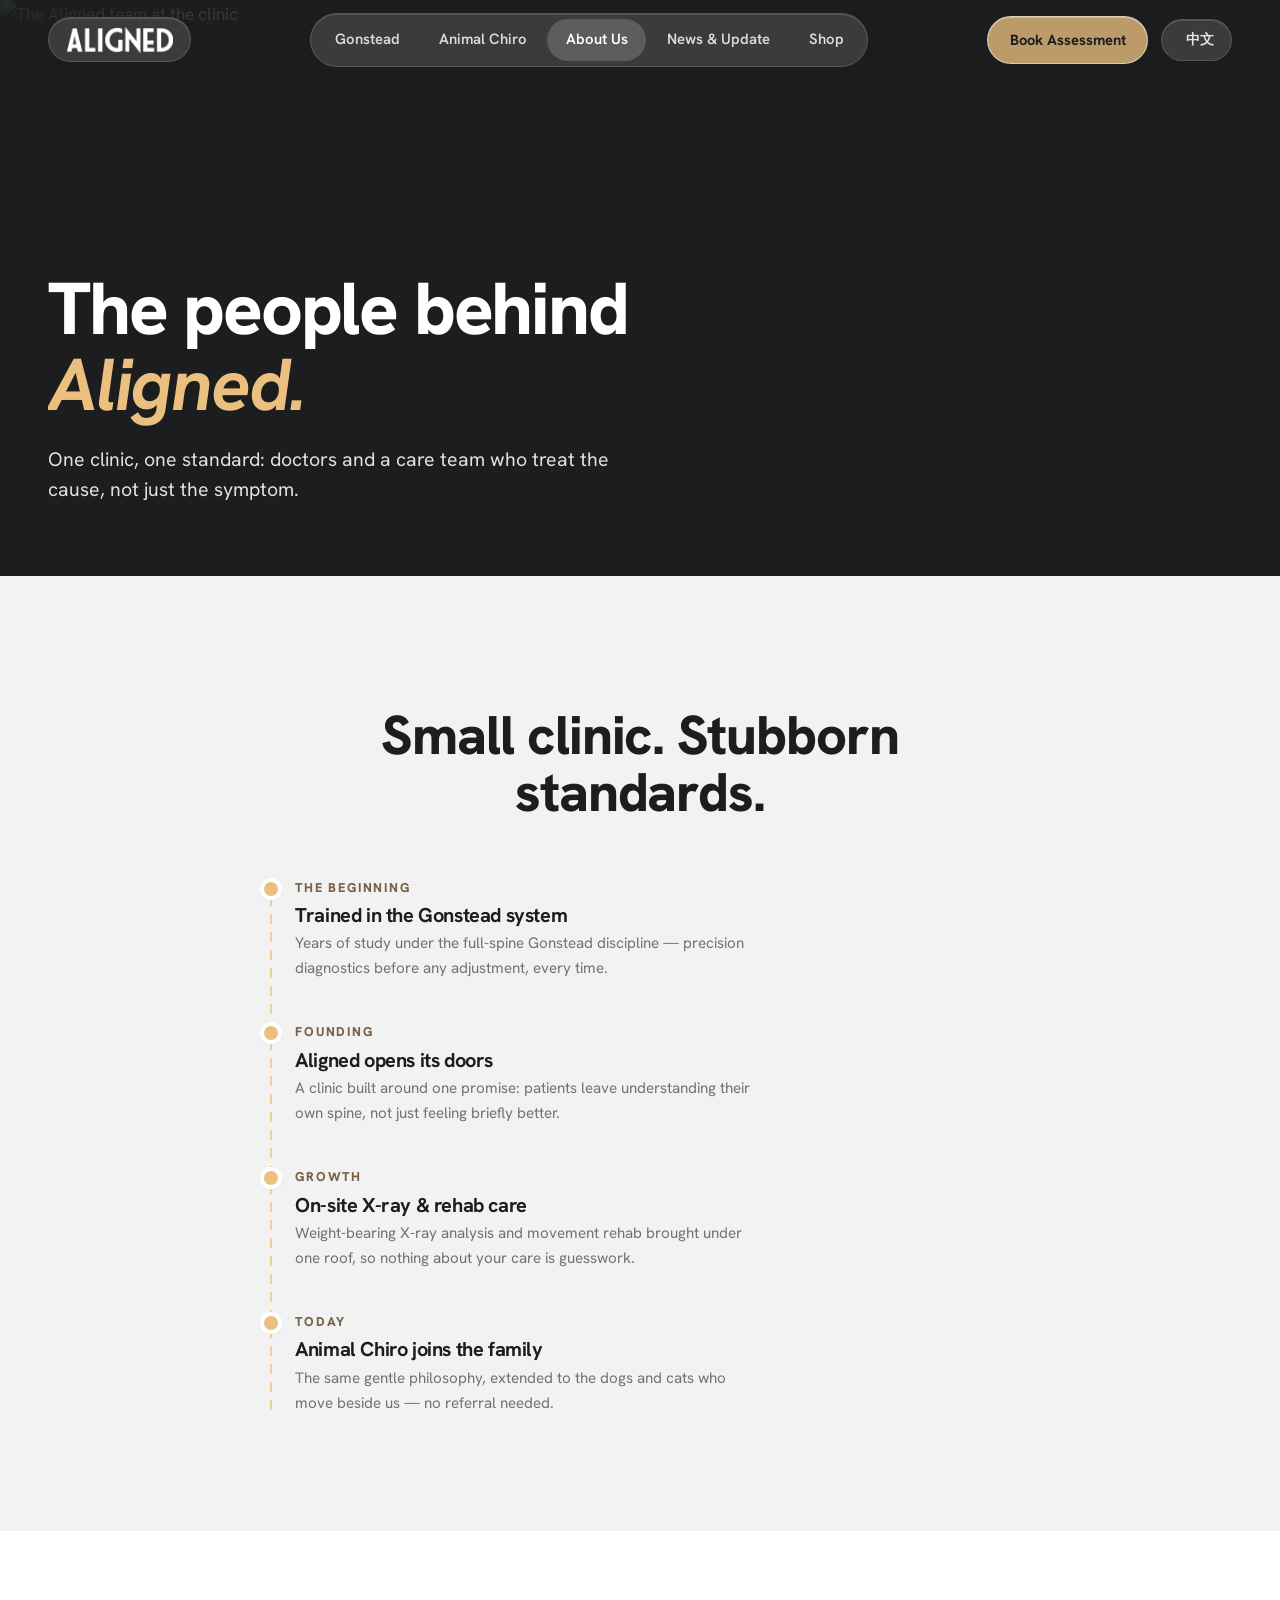
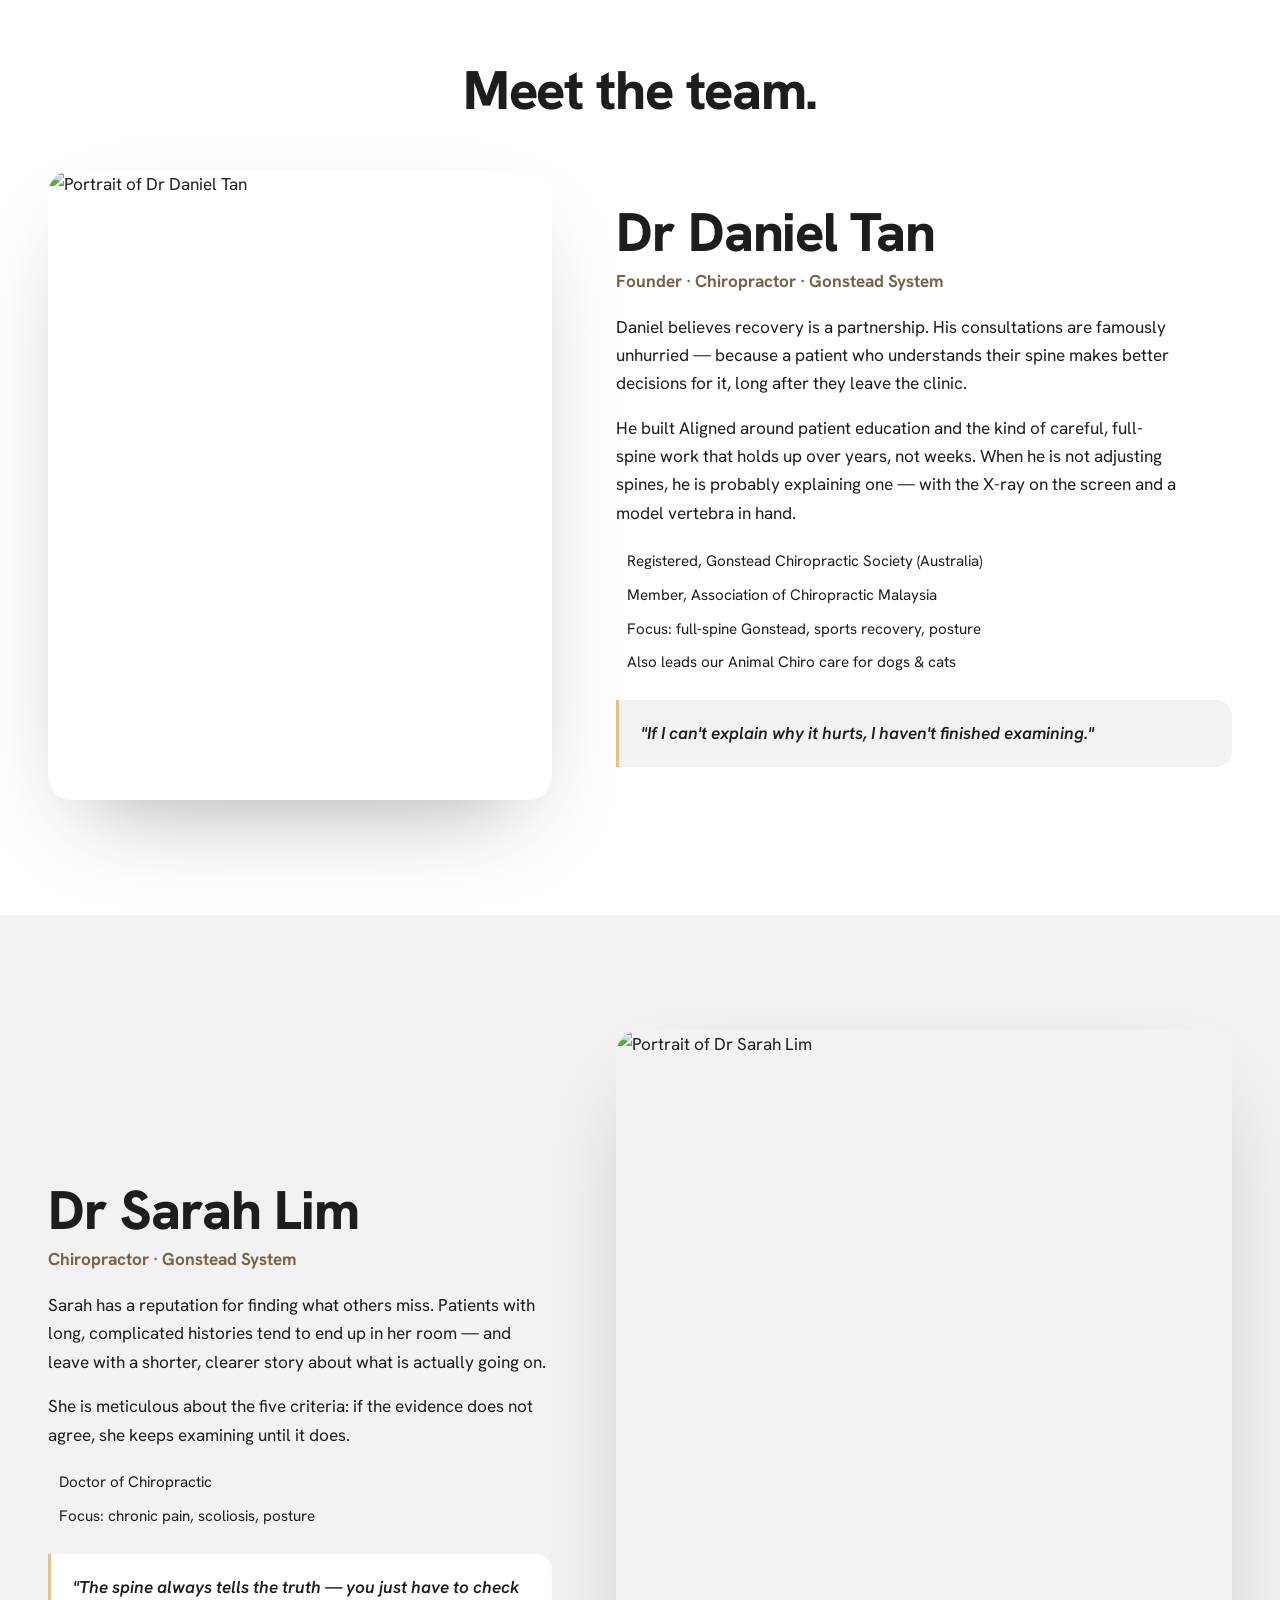
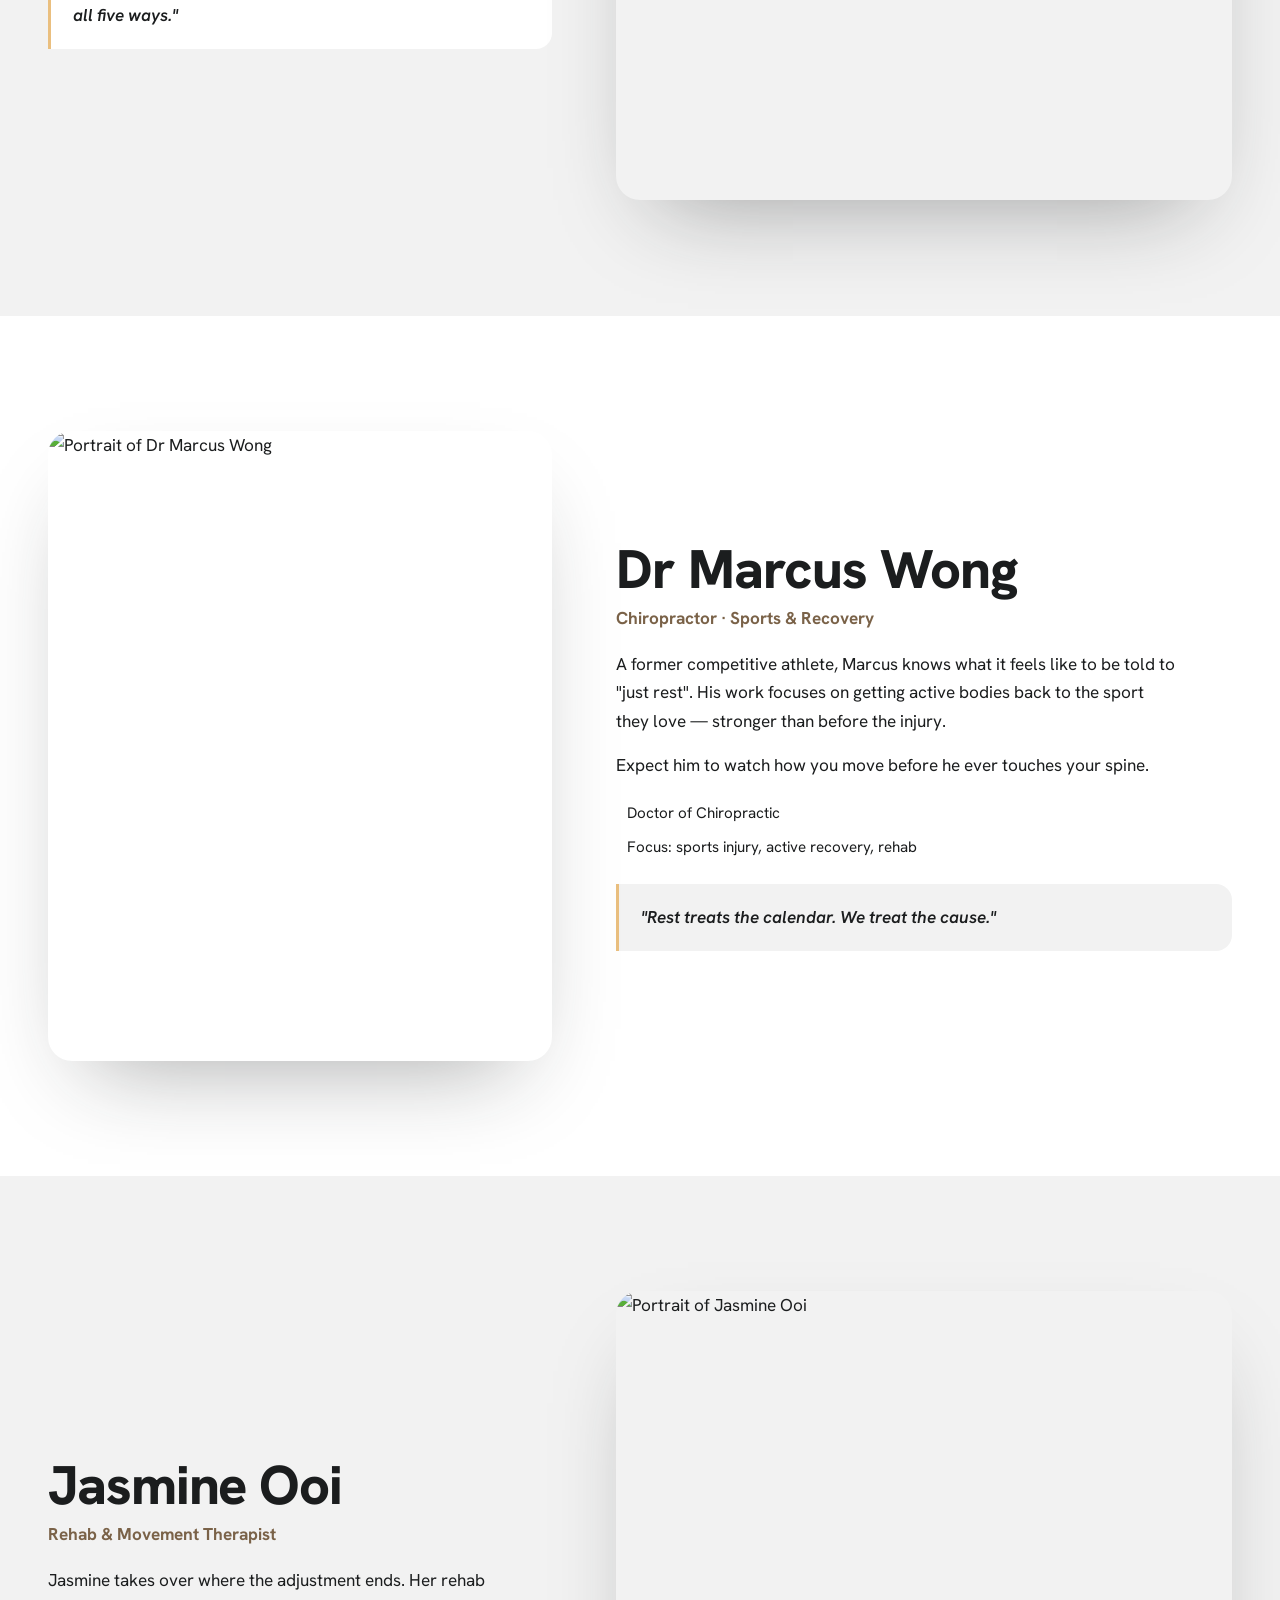
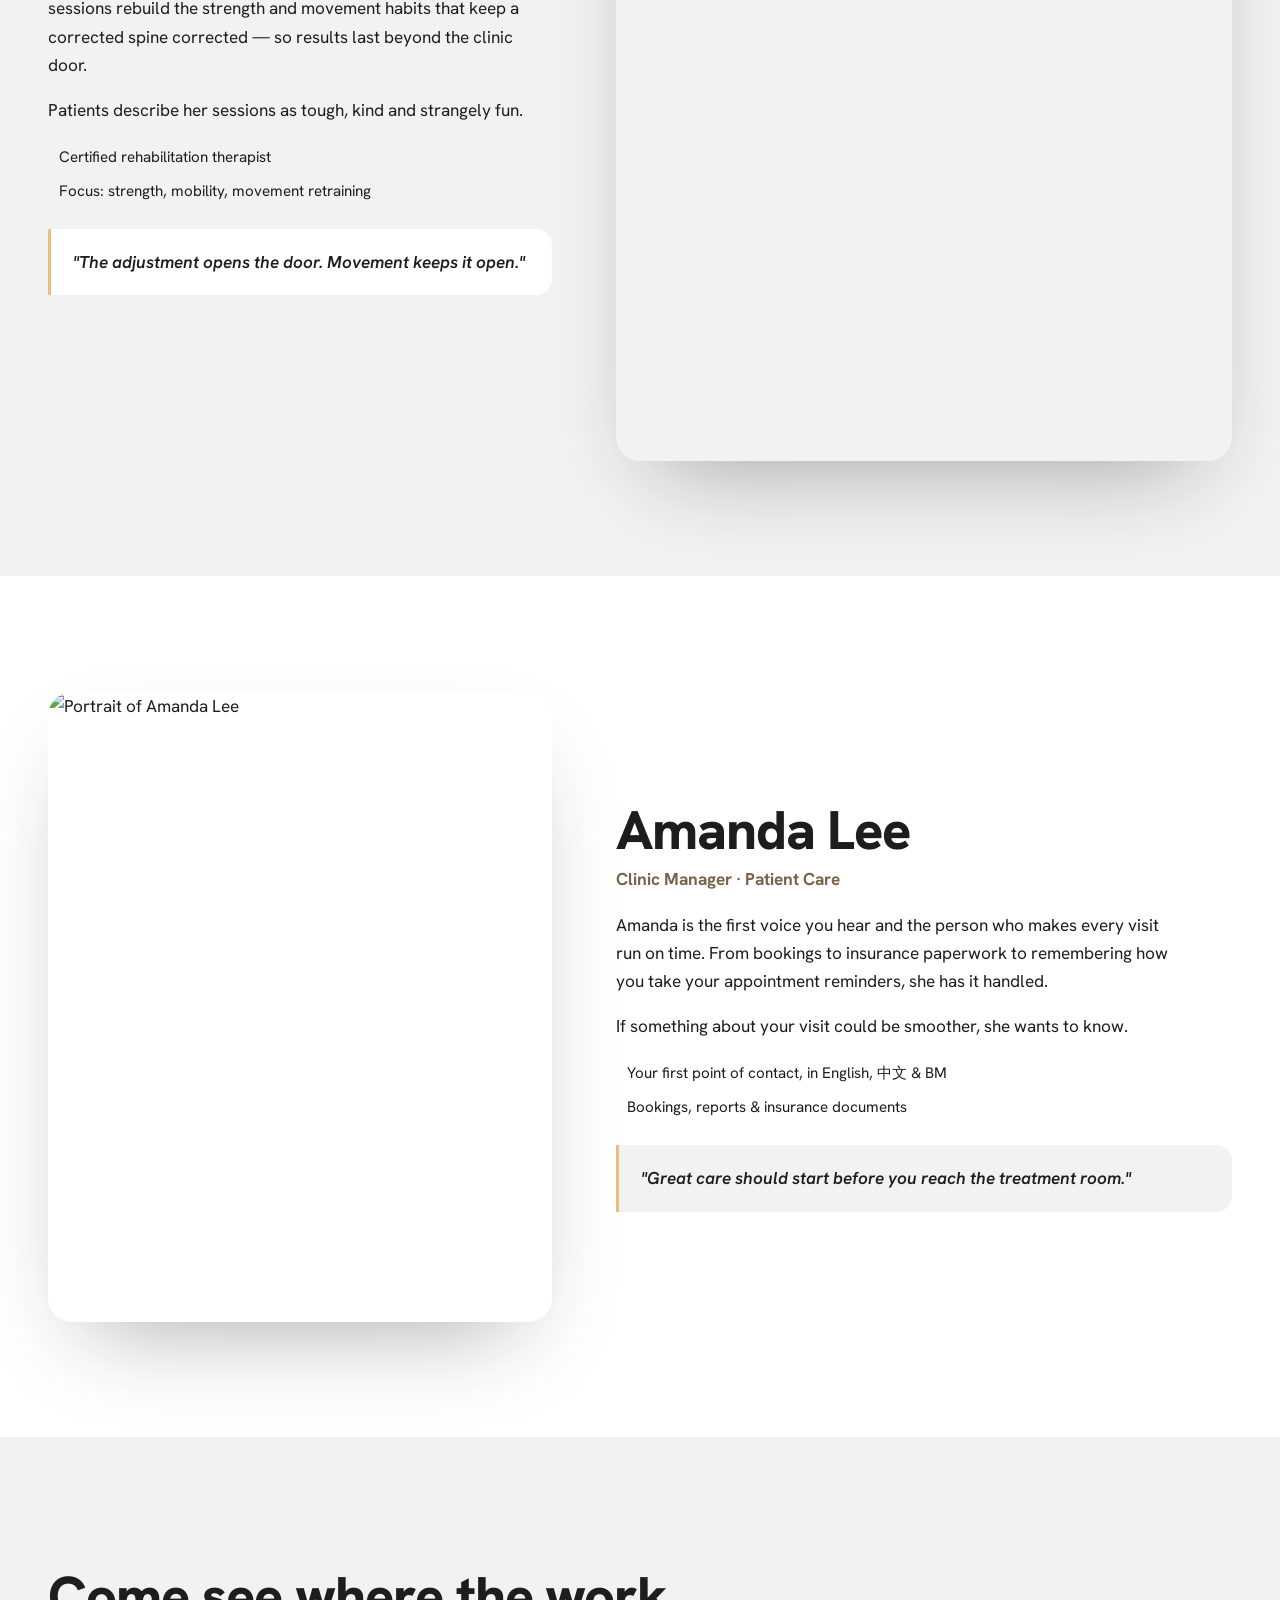
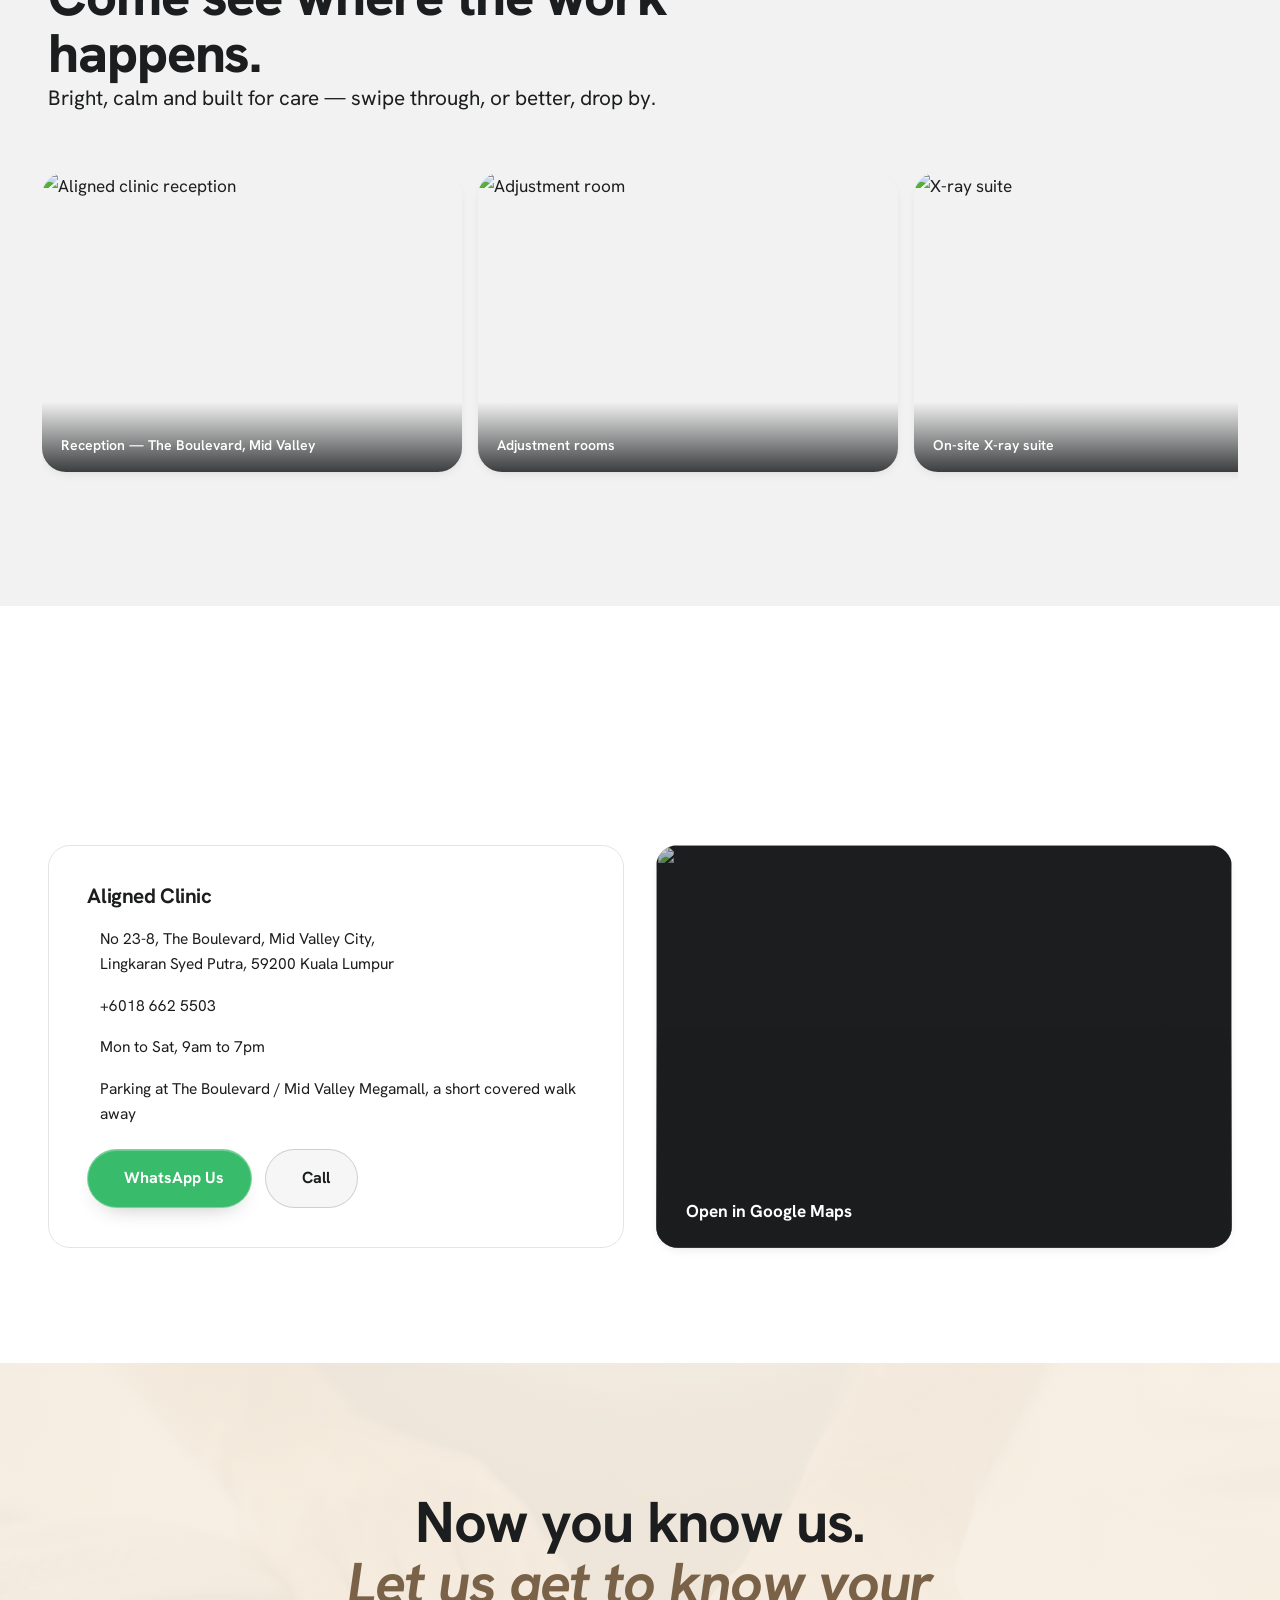
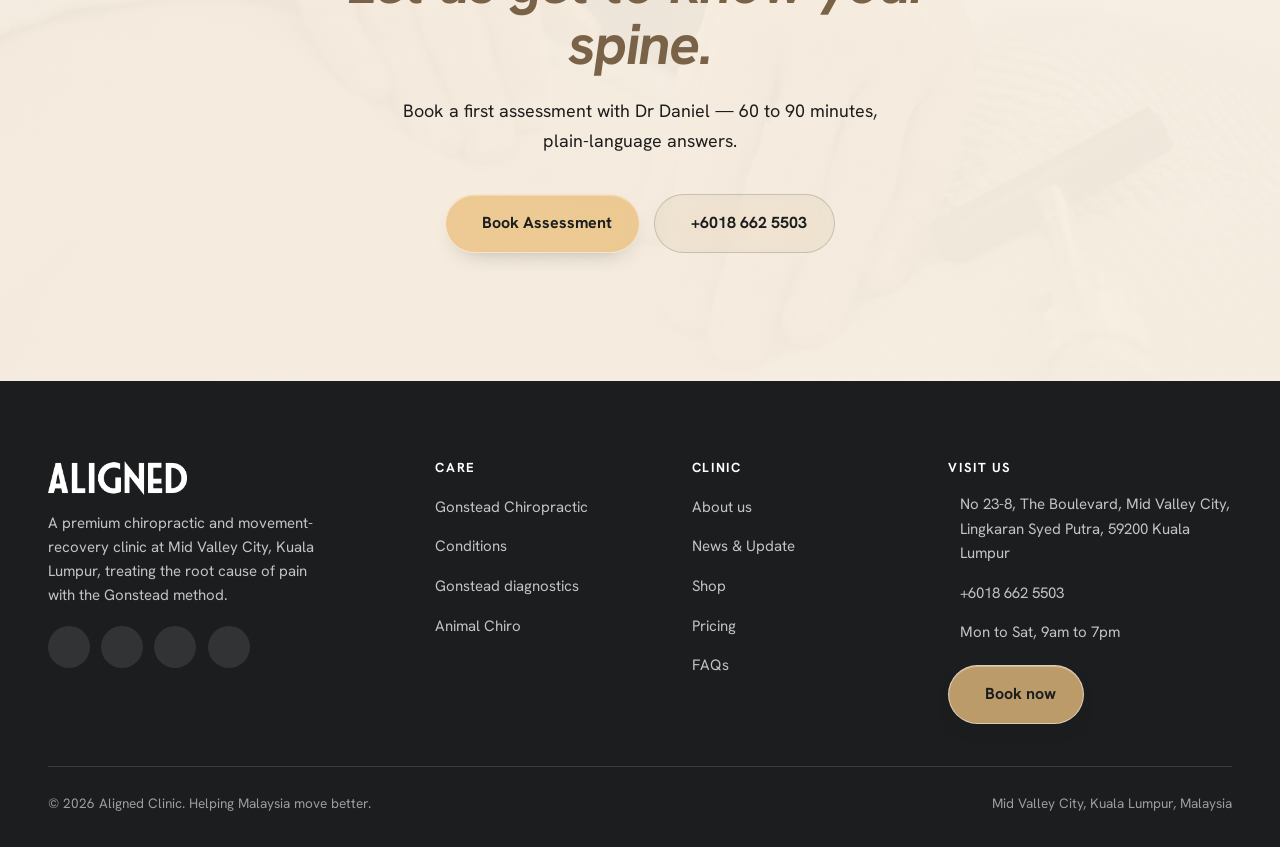
==== commit 45b8d4ee: "Update site: condition images, pet-signs images, page content refinements Co-Authored-By: Claude Fab" ====
--- a/about.html
+++ b/about.html
@@ -21,22 +21,6 @@
 .sec__head .h-section{margin-top:1rem}
 .sec__head--center{text-align:center;margin-left:auto;margin-right:auto}
 
-/* editorial hero: big type on cloud, no photo */
-.ahero{padding:calc(var(--nav-h) + clamp(4rem,10vw,7rem)) 0 clamp(3.5rem,8vw,6rem);background:var(--cloud)}
-.ahero h1{font-size:clamp(2.6rem,1.8rem + 5.4vw,5.4rem);font-weight:800;letter-spacing:-.03em;
-  max-width:18ch;line-height:1.02;margin-top:1.1rem}
-.ahero h1 em{color:var(--gold-deep);font-style:italic}
-.ahero__sub{max-width:56ch;margin-top:1.5rem;font-size:clamp(1.05rem,1rem + .4vw,1.25rem);color:var(--slate)}
-
-/* belief split */
-.split{display:grid;grid-template-columns:1.05fr .95fr;gap:clamp(2rem,5vw,4.5rem);align-items:center}
-.split__media{position:relative;border-radius:var(--r-media);overflow:hidden;box-shadow:var(--shadow-lg);aspect-ratio:4/5}
-.split__media img{width:100%;height:100%;object-fit:cover}
-.split__body{display:grid;gap:1.1rem;max-width:54ch;margin-top:1.5rem}
-.split__sig{margin-top:1.6rem;display:flex;align-items:center;gap:.9rem;font-weight:700}
-.split__sig i{font-size:1.5rem;color:var(--gold-deep)}
-@media (max-width:820px){.split{grid-template-columns:1fr;gap:2.2rem}.split__media{aspect-ratio:16/11;order:-1}}
-
 /* timeline */
 .tl{position:relative;max-width:760px;margin:0 auto;padding-left:2.2rem}
 .tl::before{content:"";position:absolute;left:10px;top:6px;bottom:6px;width:2px;
@@ -60,7 +44,11 @@
 .profile__creds i{color:var(--gold-deep);font-size:1.25rem;margin-top:2px;flex:0 0 auto}
 .profile__quote{margin-top:1.6rem;padding:1.2rem 1.4rem;border-left:3px solid var(--marmalade);
   background:var(--cloud);border-radius:0 16px 16px 0;font-weight:600;font-style:italic}
-@media (max-width:820px){.profile{grid-template-columns:1fr}.profile__media{aspect-ratio:4/4.4;max-width:440px}}
+.sec--cloud .profile__quote{background:var(--white)}
+/* alternate profiles: photo on the right */
+.profile--flip .profile__media{order:2}
+@media (max-width:820px){.profile{grid-template-columns:1fr}.profile__media{aspect-ratio:4/4.4;max-width:440px}
+  .profile--flip .profile__media{order:0}}
 
 /* gallery */
 .gal{display:flex;gap:1rem;overflow-x:auto;scroll-snap-type:x mandatory;padding:.4rem .4rem 1.2rem;
@@ -72,13 +60,6 @@
 .gal figure:hover img{transform:scale(1.05)}
 .gal figcaption{position:absolute;left:0;right:0;bottom:0;padding:2rem 1.2rem .9rem;color:var(--white);
   font-size:.88rem;font-weight:600;background:linear-gradient(0deg,rgba(27,29,30,.85),transparent)}
-
-/* creds strip */
-.creds__row{display:flex;flex-wrap:wrap;justify-content:center;gap:clamp(1.4rem,4vw,3.4rem);margin-top:1.8rem;align-items:flex-start}
-.cred{display:flex;flex-direction:column;align-items:center;gap:.5rem;max-width:170px;text-align:center}
-.cred i{font-size:2rem;color:var(--gold-deep)}
-.cred b{font-size:.98rem}
-.cred span{font-size:.78rem;color:var(--slate)}
 
 /* visit block */
 .visit{display:grid;grid-template-columns:1fr 1fr;gap:clamp(1.4rem,3vw,2rem);align-items:stretch}
@@ -122,30 +103,16 @@
 
 <main id="main">
 
-<!-- ====================== EDITORIAL HERO ====================== -->
-<header class="ahero">
-  <div class="container">
-    <h1 class="tsplit" data-tsdelay=".2">We started with one question: <em>why does the pain keep coming back?</em></h1>
-    <p class="ahero__sub reveal" data-d="2">Aligned was built for the patients who had tried everything temporary — massages that faded, painkillers that wore off, generic care that never asked why. Our answer is the Gonstead system: find the cause, correct it precisely, and teach you how to keep it corrected.</p>
+<!-- ====================== TEAM PHOTO BANNER ====================== -->
+<header class="subhero">
+  <!-- Replace the picsum placeholder with the real team photo -->
+  <div class="subhero__media"><img src="https://picsum.photos/seed/aligned-team-photo/1800/1000" alt="The Aligned team at the clinic" /></div>
+  <div class="subhero__scrim"></div>
+  <div class="container">
+    <h1 class="tsplit" data-tsdelay=".2">The people behind <span class="alt">Aligned.</span></h1>
+    <p class="subhero__sub">One clinic, one standard: doctors and a care team who treat the cause, not just the symptom.</p>
   </div>
 </header>
-
-<!-- ====================== BELIEF ====================== -->
-<section class="sec">
-  <div class="container split">
-    <div>
-      <h2 class="h-section tsplit">Movement is <em style="color:var(--gold-deep)">freedom.</em></h2>
-      <div class="split__body reveal" data-d="1">
-        <p>Health is not the absence of symptoms — it is a body that moves the way it was designed to. That is the "new definition of health" in our name.</p>
-        <p>So we do not chase pain around your body. We examine the spine as a system, correct the segments that have stopped doing their job, and rebuild the strength that keeps them working. Care delivered with compassion, excellence and the professionalism you deserve.</p>
-      </div>
-      <div class="split__sig reveal" data-d="2"><i class="ph ph-quotes"></i> Relief should not be temporary.</div>
-    </div>
-    <div class="split__media reveal" data-d="1">
-      <img src="https://picsum.photos/seed/aligned-freedom-walk/900/1125" alt="A patient moving freely and pain-free outdoors" loading="lazy" />
-    </div>
-  </div>
-</section>
 
 <!-- ====================== TIMELINE ====================== -->
 <section class="sec sec--cloud">
@@ -162,27 +129,125 @@
   </div>
 </section>
 
-<!-- ====================== DOCTOR PROFILE ====================== -->
+<!-- ====================== TEAM PROFILES ====================== -->
 <section class="sec" id="doctor">
-  <div class="container profile">
-    <div class="profile__media reveal">
-      <!-- Replace with Dr Daniel's real portrait -->
-      <img src="https://picsum.photos/seed/aligned-dr-daniel-portrait/500/700" alt="Portrait of Dr Daniel Tan" loading="lazy" />
-    </div>
-    <div>
-      <h2 class="h-section tsplit">Dr Daniel Tan</h2>
-      <p class="profile__role reveal" data-d="1">Chiropractor &middot; Gonstead System</p>
-      <div class="profile__body reveal" data-d="1">
-        <p>Daniel believes recovery is a partnership. His consultations are famously unhurried — because a patient who understands their spine makes better decisions for it, long after they leave the clinic.</p>
-        <p>He built Aligned around patient education and the kind of careful, full-spine work that holds up over years, not weeks. When he is not adjusting spines, he is probably explaining one — with the X-ray on the screen and a model vertebra in hand.</p>
-      </div>
-      <ul class="profile__creds reveal" data-d="2">
-        <li><i class="ph ph-certificate"></i> Registered, Gonstead Chiropractic Society (Australia)</li>
-        <li><i class="ph ph-certificate"></i> Member, Association of Chiropractic Malaysia</li>
-        <li><i class="ph ph-crosshair-simple"></i> Focus: full-spine Gonstead, sports recovery, posture</li>
-        <li><i class="ph ph-paw-print"></i> Also leads our Animal Chiro care for dogs &amp; cats</li>
-      </ul>
-      <div class="profile__quote reveal" data-d="3">"If I can't explain why it hurts, I haven't finished examining."</div>
+  <div class="container">
+    <div class="sec__head sec__head--center">
+      <h2 class="h-section tsplit">Meet the team.</h2>
+    </div>
+    <div class="profile">
+      <div class="profile__media reveal">
+        <!-- Replace with Dr Daniel's real portrait -->
+        <img src="https://picsum.photos/seed/aligned-dr-daniel-portrait/500/700" alt="Portrait of Dr Daniel Tan" loading="lazy" />
+      </div>
+      <div>
+        <h3 class="h-section tsplit">Dr Daniel Tan</h3>
+        <p class="profile__role reveal" data-d="1">Founder &middot; Chiropractor &middot; Gonstead System</p>
+        <div class="profile__body reveal" data-d="1">
+          <p>Daniel believes recovery is a partnership. His consultations are famously unhurried — because a patient who understands their spine makes better decisions for it, long after they leave the clinic.</p>
+          <p>He built Aligned around patient education and the kind of careful, full-spine work that holds up over years, not weeks. When he is not adjusting spines, he is probably explaining one — with the X-ray on the screen and a model vertebra in hand.</p>
+        </div>
+        <ul class="profile__creds reveal" data-d="2">
+          <li><i class="ph ph-certificate"></i> Registered, Gonstead Chiropractic Society (Australia)</li>
+          <li><i class="ph ph-certificate"></i> Member, Association of Chiropractic Malaysia</li>
+          <li><i class="ph ph-crosshair-simple"></i> Focus: full-spine Gonstead, sports recovery, posture</li>
+          <li><i class="ph ph-paw-print"></i> Also leads our Animal Chiro care for dogs &amp; cats</li>
+        </ul>
+        <div class="profile__quote reveal" data-d="3">"If I can't explain why it hurts, I haven't finished examining."</div>
+      </div>
+    </div>
+  </div>
+</section>
+
+<!-- Placeholder team members below — swap names, roles, photos, bios and credentials for the real team -->
+<section class="sec sec--cloud">
+  <div class="container">
+    <div class="profile profile--flip">
+      <div class="profile__media reveal">
+        <img src="https://picsum.photos/seed/aligned-dr-sarah-portrait/500/700" alt="Portrait of Dr Sarah Lim" loading="lazy" />
+      </div>
+      <div>
+        <h3 class="h-section tsplit">Dr Sarah Lim</h3>
+        <p class="profile__role reveal" data-d="1">Chiropractor &middot; Gonstead System</p>
+        <div class="profile__body reveal" data-d="1">
+          <p>Sarah has a reputation for finding what others miss. Patients with long, complicated histories tend to end up in her room — and leave with a shorter, clearer story about what is actually going on.</p>
+          <p>She is meticulous about the five criteria: if the evidence does not agree, she keeps examining until it does.</p>
+        </div>
+        <ul class="profile__creds reveal" data-d="2">
+          <li><i class="ph ph-certificate"></i> Doctor of Chiropractic</li>
+          <li><i class="ph ph-crosshair-simple"></i> Focus: chronic pain, scoliosis, posture</li>
+        </ul>
+        <div class="profile__quote reveal" data-d="3">"The spine always tells the truth — you just have to check all five ways."</div>
+      </div>
+    </div>
+  </div>
+</section>
+
+<section class="sec">
+  <div class="container">
+    <div class="profile">
+      <div class="profile__media reveal">
+        <img src="https://picsum.photos/seed/aligned-dr-marcus-portrait/500/700" alt="Portrait of Dr Marcus Wong" loading="lazy" />
+      </div>
+      <div>
+        <h3 class="h-section tsplit">Dr Marcus Wong</h3>
+        <p class="profile__role reveal" data-d="1">Chiropractor &middot; Sports &amp; Recovery</p>
+        <div class="profile__body reveal" data-d="1">
+          <p>A former competitive athlete, Marcus knows what it feels like to be told to "just rest". His work focuses on getting active bodies back to the sport they love — stronger than before the injury.</p>
+          <p>Expect him to watch how you move before he ever touches your spine.</p>
+        </div>
+        <ul class="profile__creds reveal" data-d="2">
+          <li><i class="ph ph-certificate"></i> Doctor of Chiropractic</li>
+          <li><i class="ph ph-crosshair-simple"></i> Focus: sports injury, active recovery, rehab</li>
+        </ul>
+        <div class="profile__quote reveal" data-d="3">"Rest treats the calendar. We treat the cause."</div>
+      </div>
+    </div>
+  </div>
+</section>
+
+<section class="sec sec--cloud">
+  <div class="container">
+    <div class="profile profile--flip">
+      <div class="profile__media reveal">
+        <img src="https://picsum.photos/seed/aligned-jasmine-portrait/500/700" alt="Portrait of Jasmine Ooi" loading="lazy" />
+      </div>
+      <div>
+        <h3 class="h-section tsplit">Jasmine Ooi</h3>
+        <p class="profile__role reveal" data-d="1">Rehab &amp; Movement Therapist</p>
+        <div class="profile__body reveal" data-d="1">
+          <p>Jasmine takes over where the adjustment ends. Her rehab sessions rebuild the strength and movement habits that keep a corrected spine corrected — so results last beyond the clinic door.</p>
+          <p>Patients describe her sessions as tough, kind and strangely fun.</p>
+        </div>
+        <ul class="profile__creds reveal" data-d="2">
+          <li><i class="ph ph-certificate"></i> Certified rehabilitation therapist</li>
+          <li><i class="ph ph-crosshair-simple"></i> Focus: strength, mobility, movement retraining</li>
+        </ul>
+        <div class="profile__quote reveal" data-d="3">"The adjustment opens the door. Movement keeps it open."</div>
+      </div>
+    </div>
+  </div>
+</section>
+
+<section class="sec">
+  <div class="container">
+    <div class="profile">
+      <div class="profile__media reveal">
+        <img src="https://picsum.photos/seed/aligned-amanda-portrait/500/700" alt="Portrait of Amanda Lee" loading="lazy" />
+      </div>
+      <div>
+        <h3 class="h-section tsplit">Amanda Lee</h3>
+        <p class="profile__role reveal" data-d="1">Clinic Manager &middot; Patient Care</p>
+        <div class="profile__body reveal" data-d="1">
+          <p>Amanda is the first voice you hear and the person who makes every visit run on time. From bookings to insurance paperwork to remembering how you take your appointment reminders, she has it handled.</p>
+          <p>If something about your visit could be smoother, she wants to know.</p>
+        </div>
+        <ul class="profile__creds reveal" data-d="2">
+          <li><i class="ph ph-chats-circle"></i> Your first point of contact, in English, 中文 &amp; BM</li>
+          <li><i class="ph ph-calendar-check"></i> Bookings, reports &amp; insurance documents</li>
+        </ul>
+        <div class="profile__quote reveal" data-d="3">"Great care should start before you reach the treatment room."</div>
+      </div>
     </div>
   </div>
 </section>
@@ -203,20 +268,8 @@
   </div>
 </section>
 
-<!-- ====================== CREDENTIALS ====================== -->
-<section class="sec" style="text-align:center;padding-top:clamp(3rem,6vw,4.5rem);padding-bottom:clamp(3rem,6vw,4.5rem)">
-  <div class="container">
-    <div class="creds__row">
-      <div class="cred reveal"><i class="ph ph-certificate"></i><b>Gonstead Certified</b><span>Full-spine system</span></div>
-      <div class="cred reveal" data-d="1"><i class="ph ph-globe-hemisphere-east"></i><b>GCS Australia</b><span>Registered member</span></div>
-      <div class="cred reveal" data-d="2"><i class="ph ph-shield-check"></i><b>ACM Member</b><span>Association of Chiropractic Malaysia</span></div>
-      <div class="cred reveal" data-d="3"><i class="ph ph-scan"></i><b>On-site X-ray</b><span>Weight-bearing analysis</span></div>
-    </div>
-  </div>
-</section>
-
 <!-- ====================== VISIT US ====================== -->
-<section class="sec sec--cloud" id="visit">
+<section class="sec" id="visit">
   <div class="container">
     <div class="sec__head">
       <h2 class="h-section tsplit">Right in Mid Valley City.</h2>
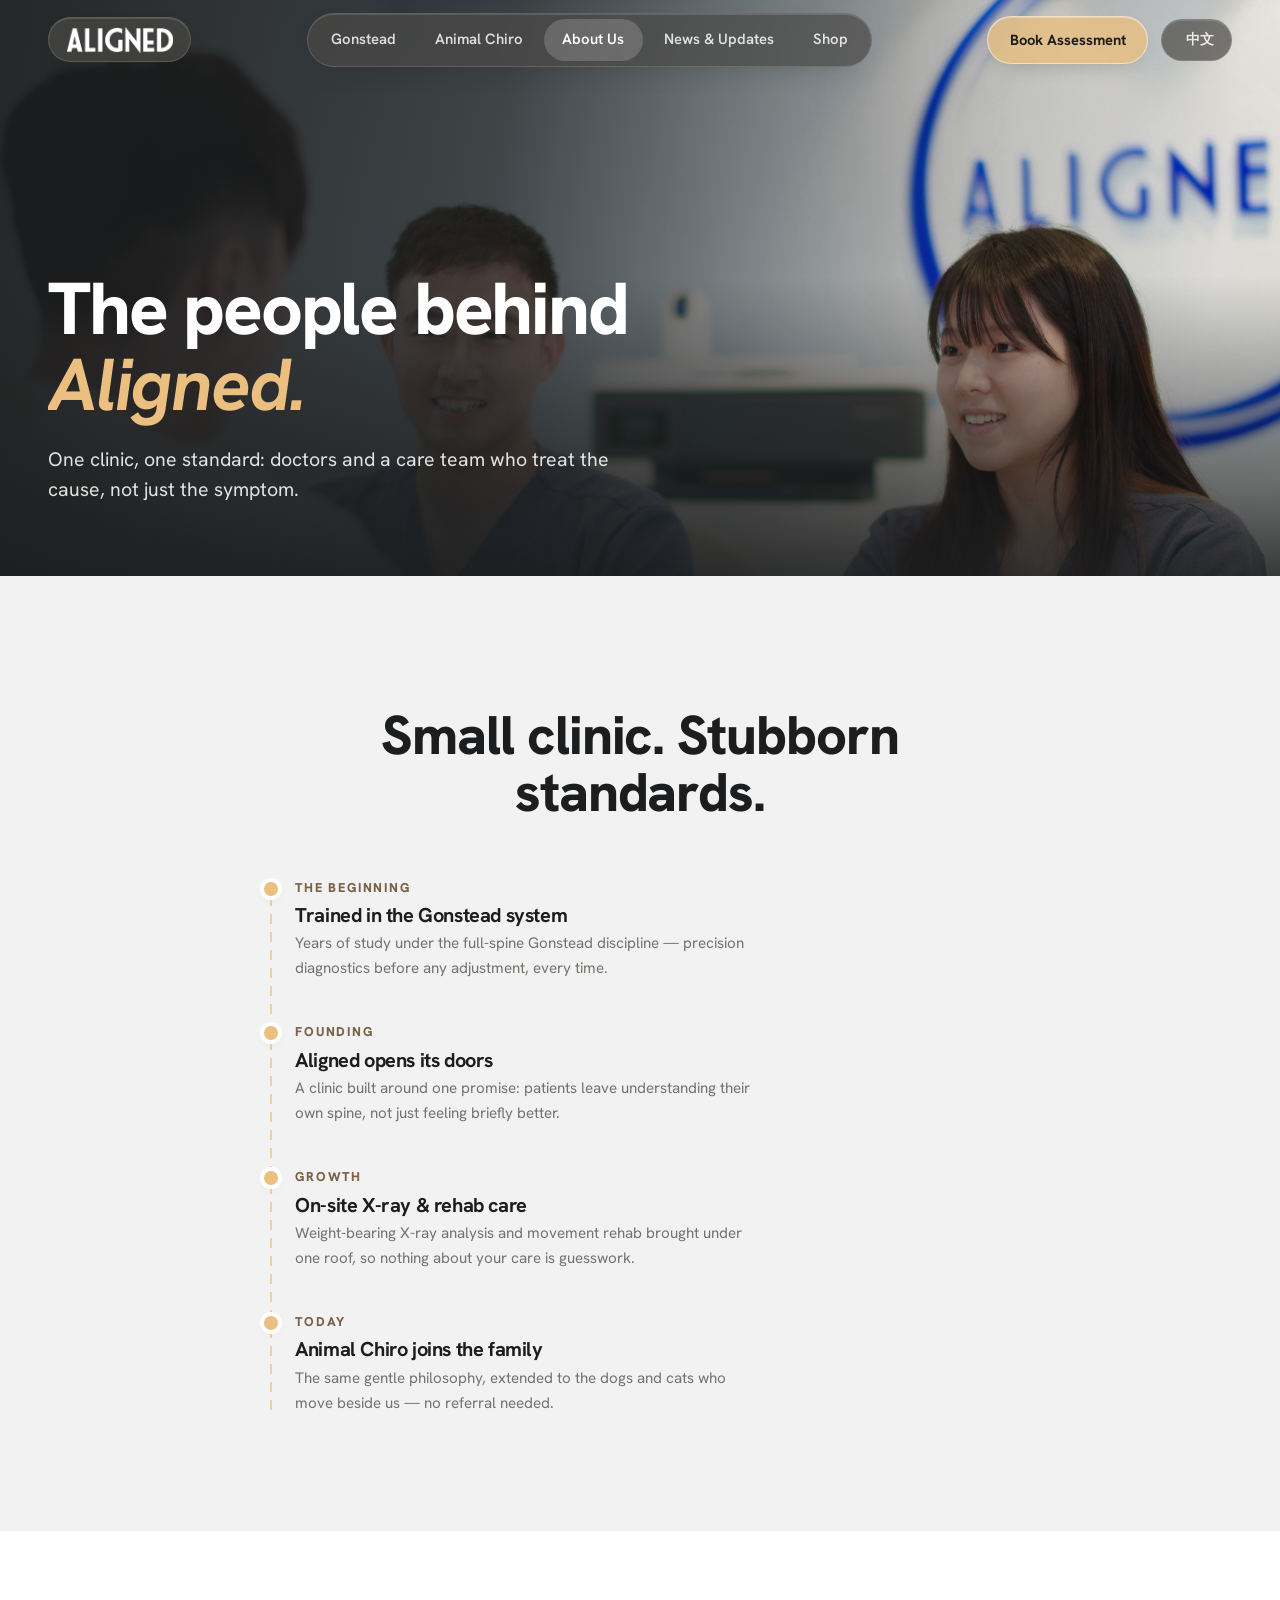
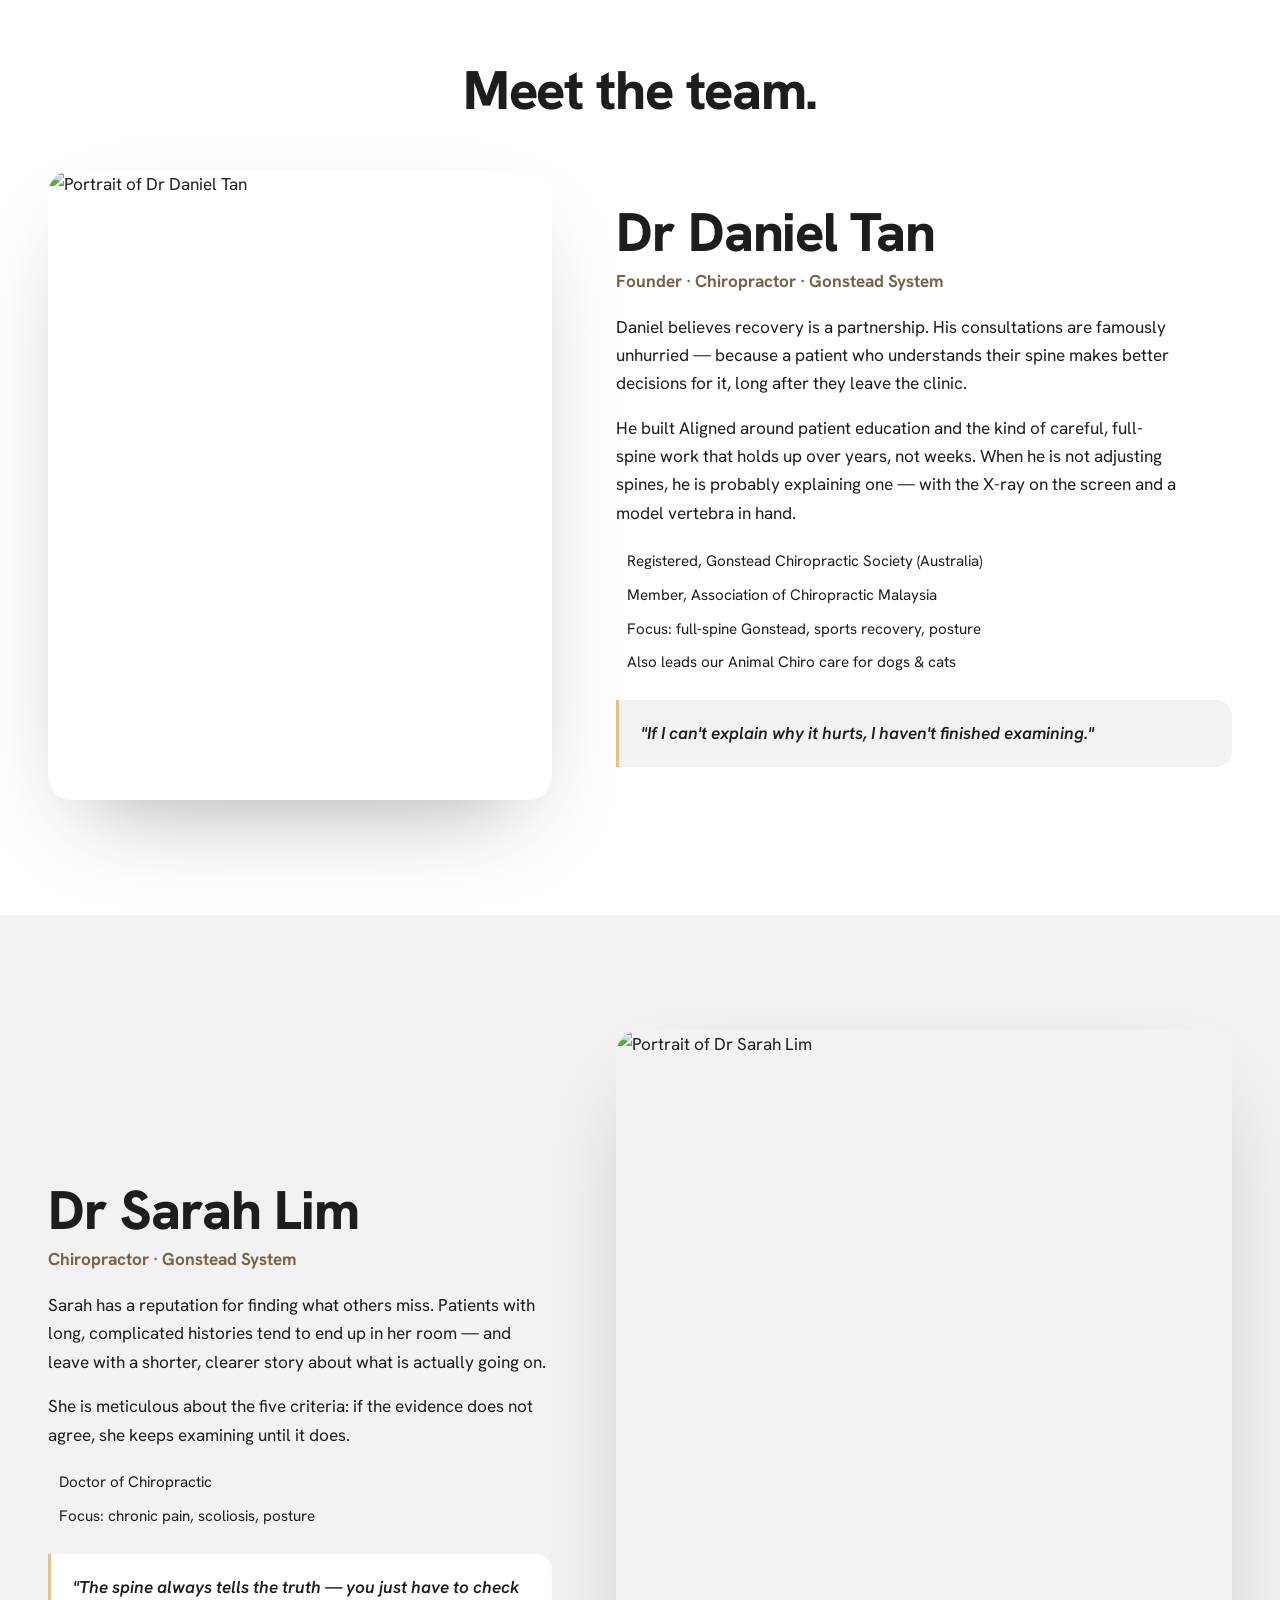
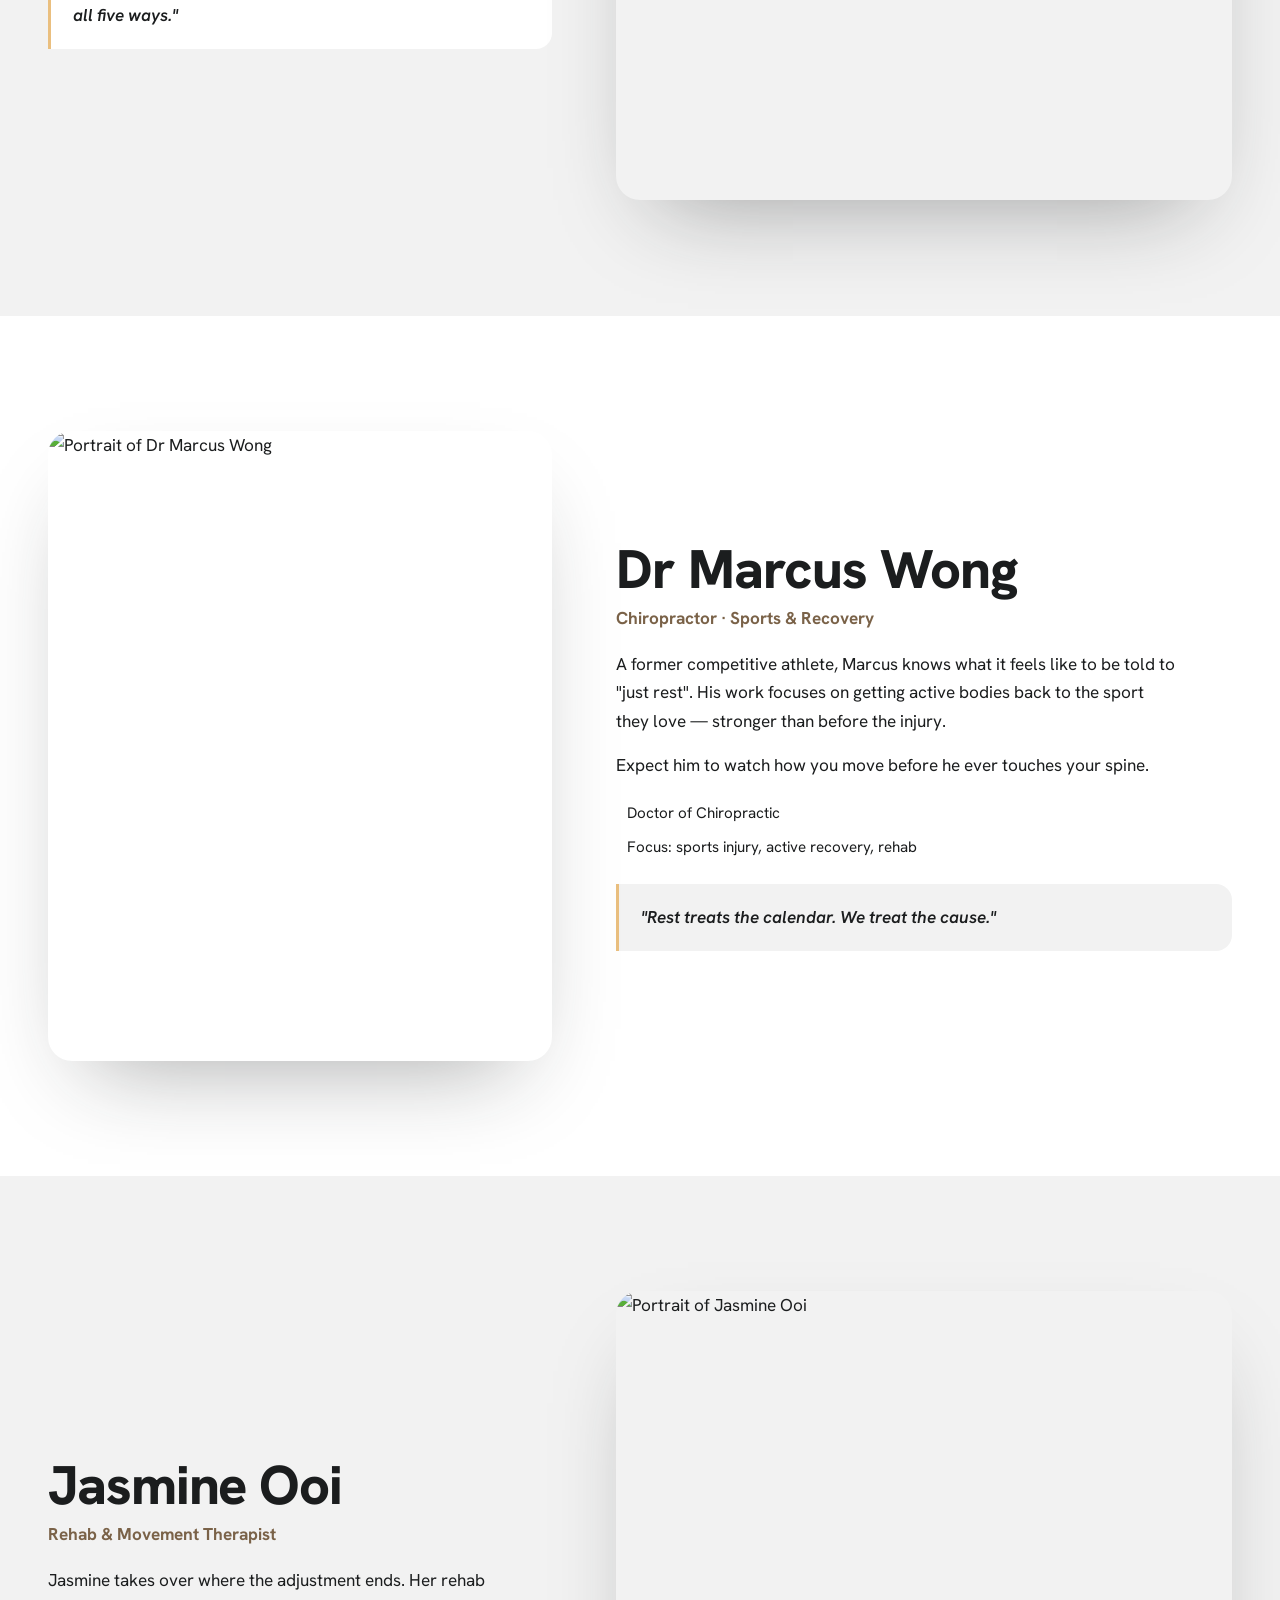
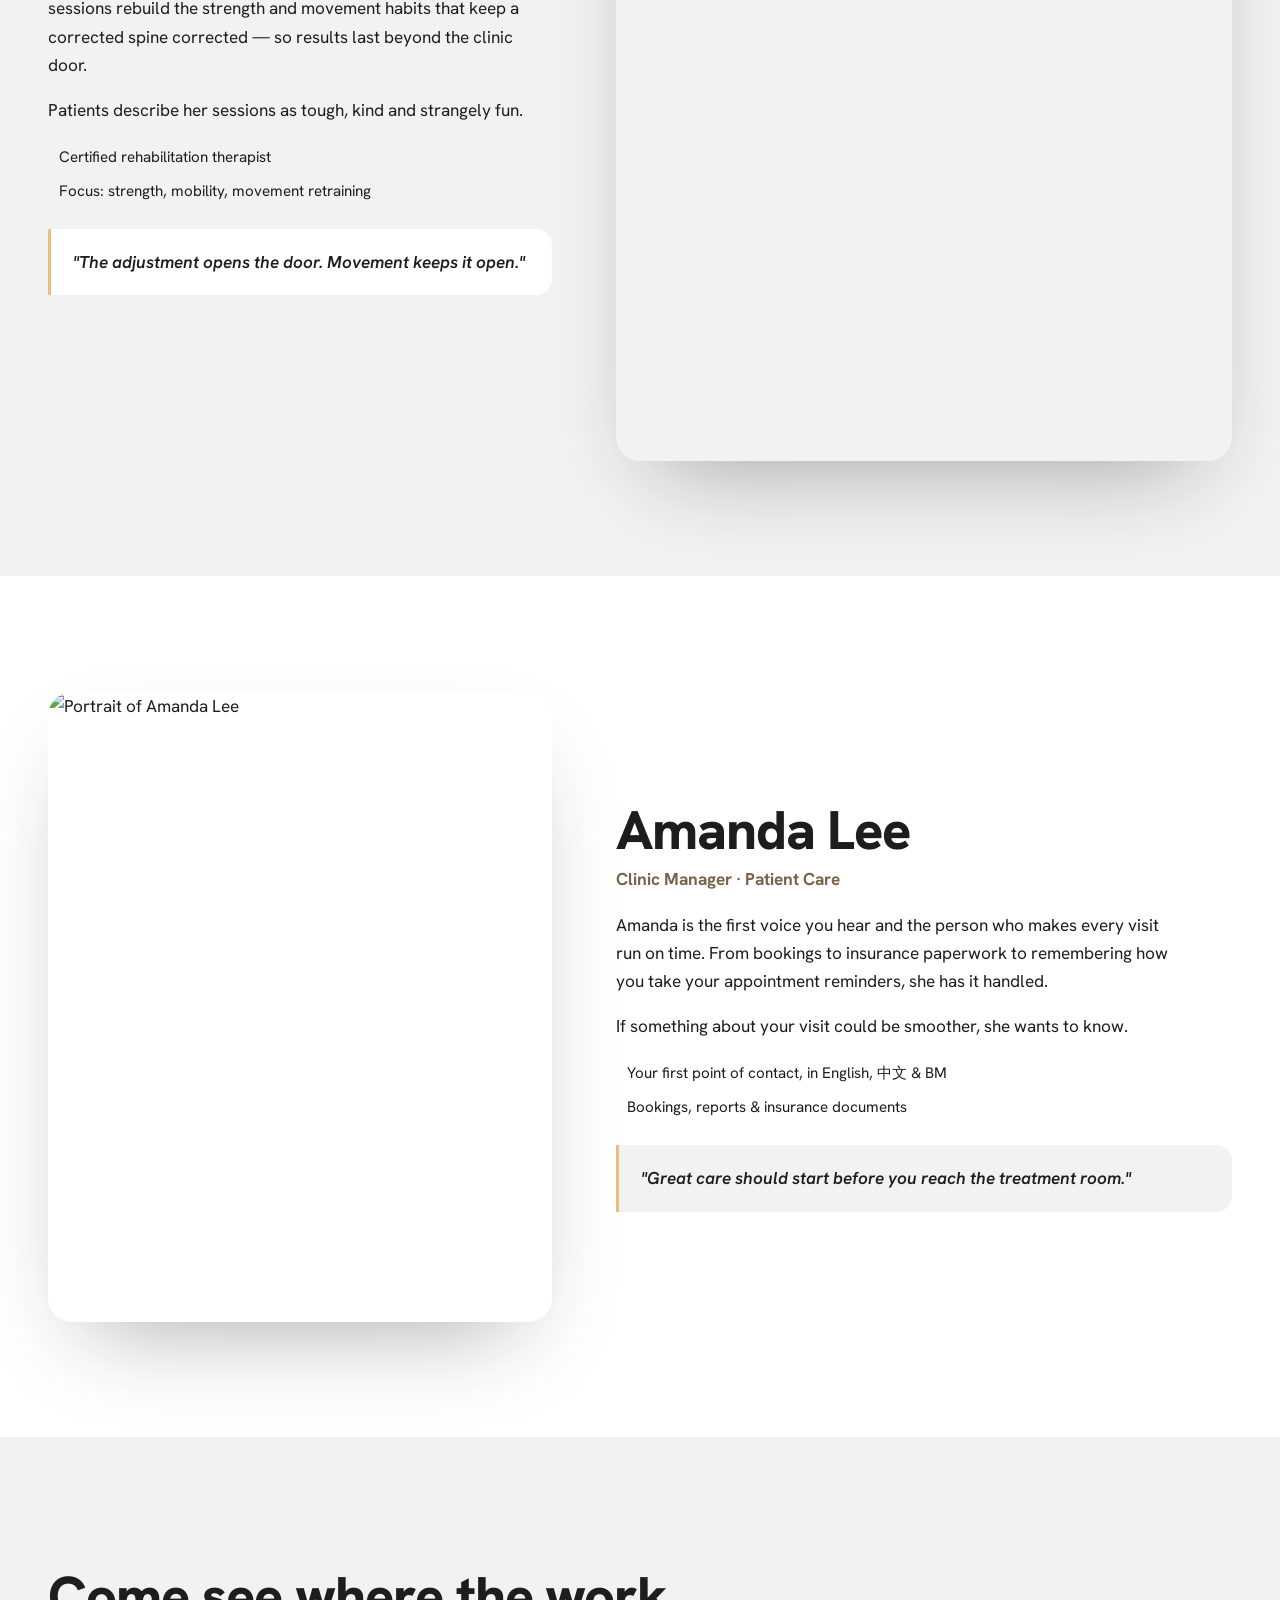
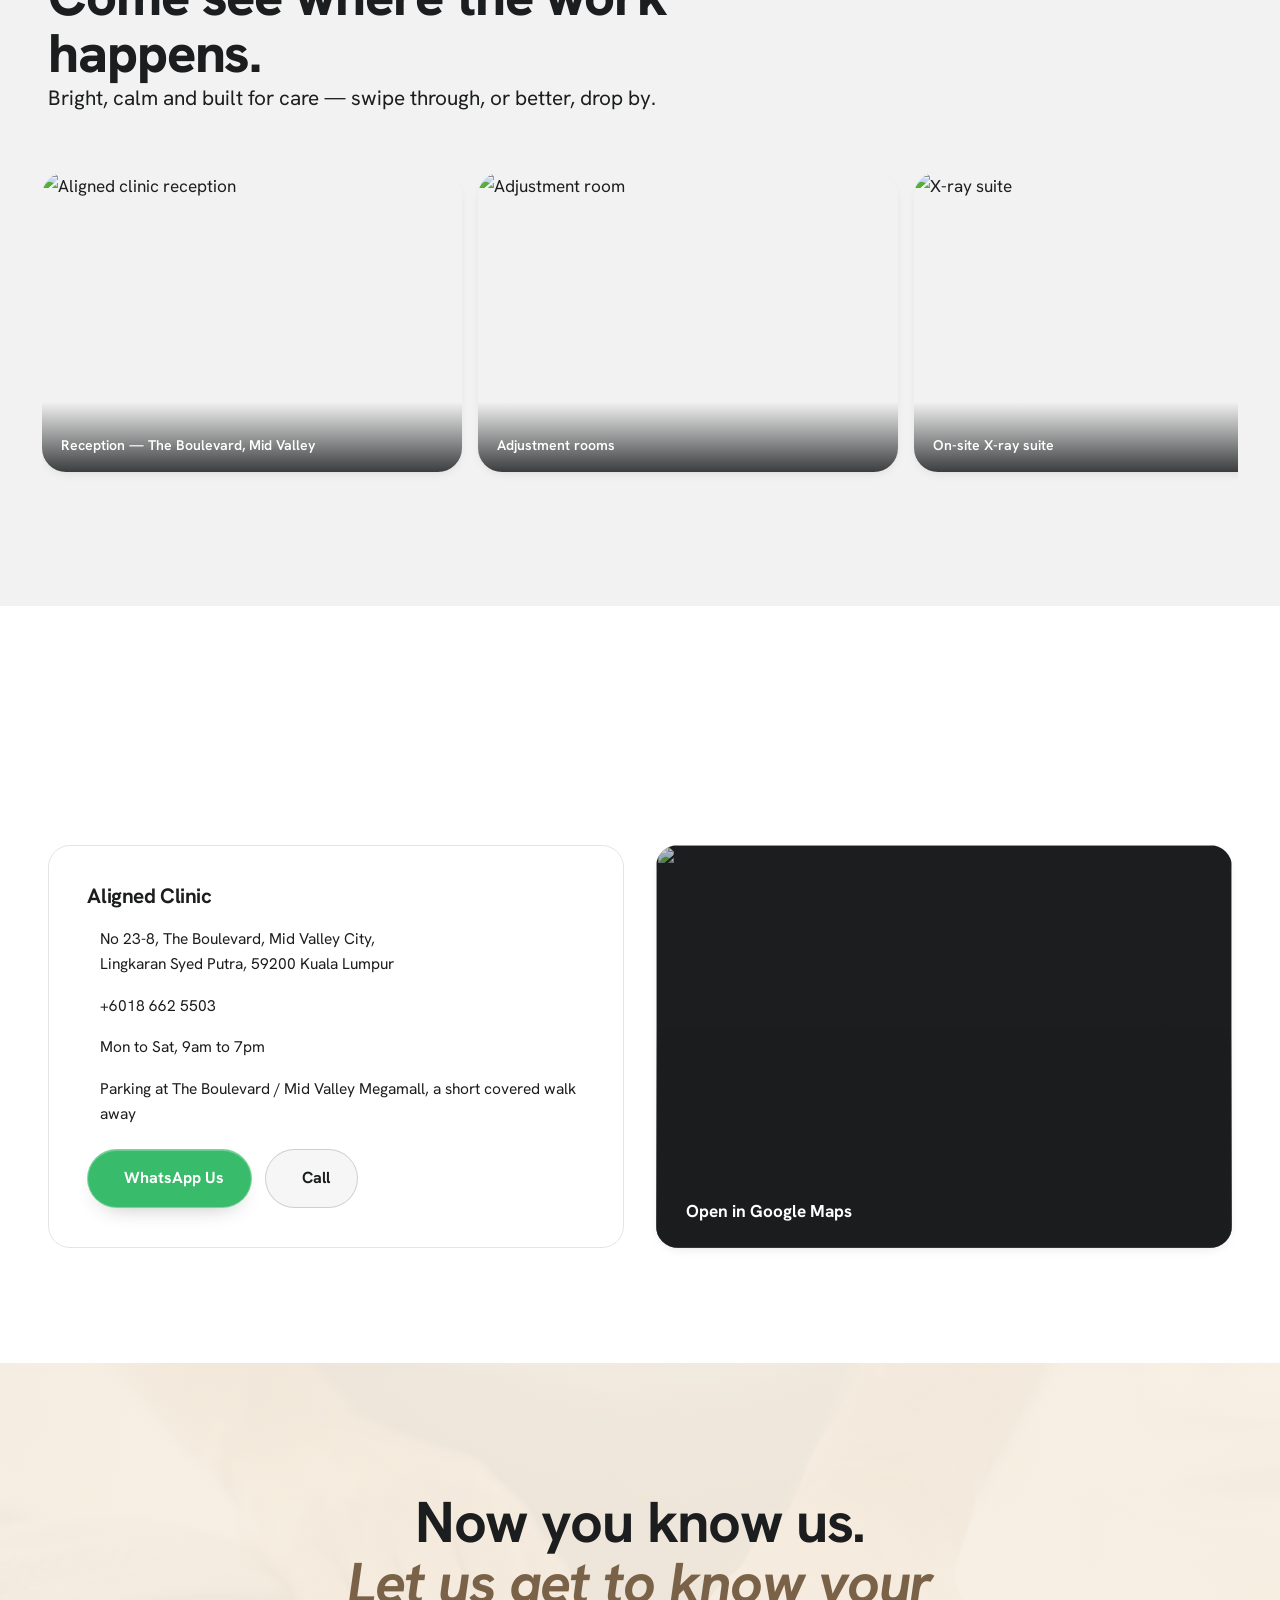
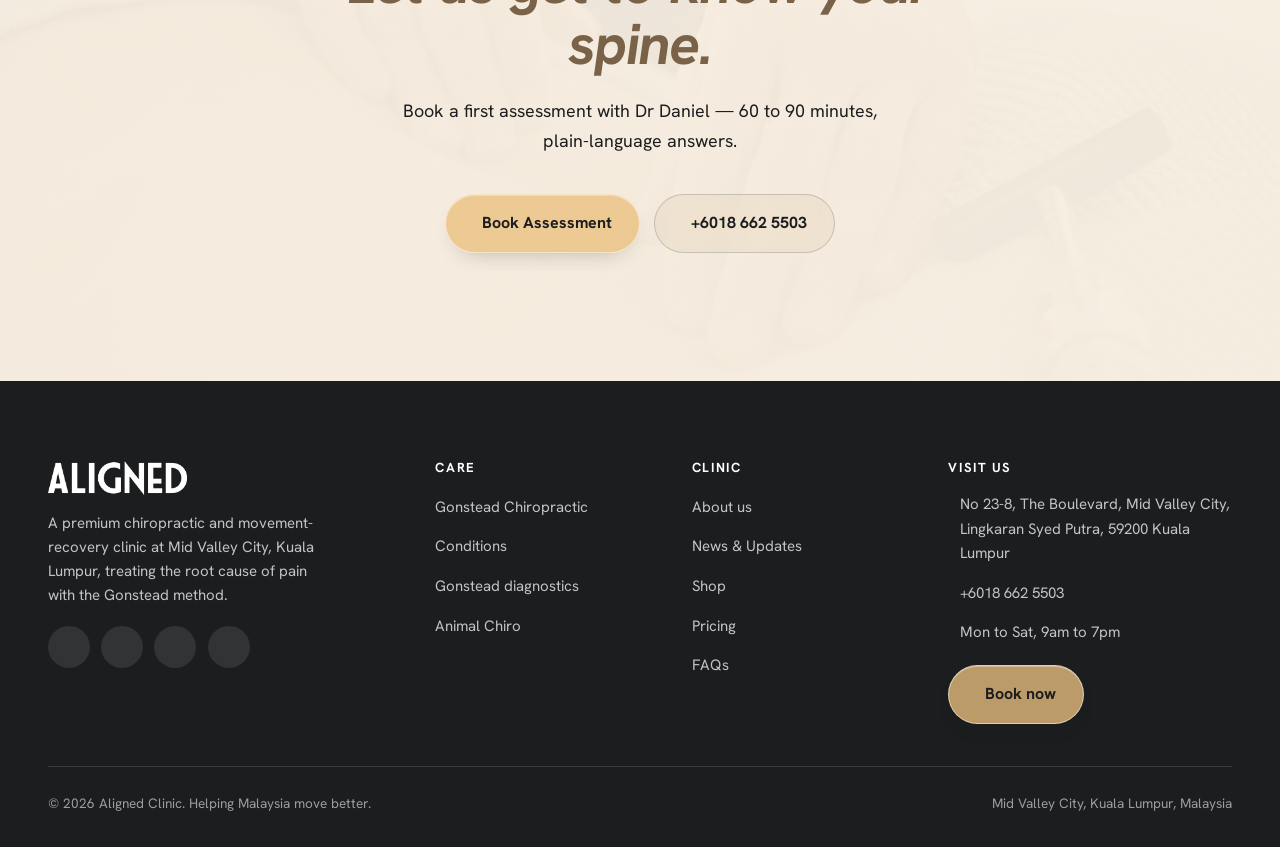
==== commit 8d5649d5: "Update site: banner imagery, condition/pet images, content refinements Co-Authored-By: Claude Opus 4" ====
--- a/about.html
+++ b/about.html
@@ -90,7 +90,7 @@
       <li><a href="chiropractic.html">Gonstead</a></li>
       <li><a href="pet-chiro.html">Animal Chiro</a></li>
       <li><a href="about.html" class="active">About Us</a></li>
-      <li><a href="news.html">News &amp; Update</a></li>
+      <li><a href="news.html">News &amp; Updates</a></li>
       <li><a href="shop.html">Shop</a></li>
     </ul>
     <div class="nav__cta">
@@ -105,8 +105,7 @@
 
 <!-- ====================== TEAM PHOTO BANNER ====================== -->
 <header class="subhero">
-  <!-- Replace the picsum placeholder with the real team photo -->
-  <div class="subhero__media"><img src="https://picsum.photos/seed/aligned-team-photo/1800/1000" alt="The Aligned team at the clinic" /></div>
+  <div class="subhero__media"><img src="images/banners/about-team.jpg" alt="The Aligned care team greeting a patient at the clinic reception" /></div>
   <div class="subhero__scrim"></div>
   <div class="container">
     <h1 class="tsplit" data-tsdelay=".2">The people behind <span class="alt">Aligned.</span></h1>
@@ -337,7 +336,7 @@
         <h4>Clinic</h4>
         <ul>
           <li><a href="about.html">About us</a></li>
-          <li><a href="news.html">News &amp; Update</a></li>
+          <li><a href="news.html">News &amp; Updates</a></li>
           <li><a href="shop.html">Shop</a></li>
           <li><a href="chiropractic.html#pricing">Pricing</a></li>
           <li><a href="chiropractic.html#faq">FAQs</a></li>
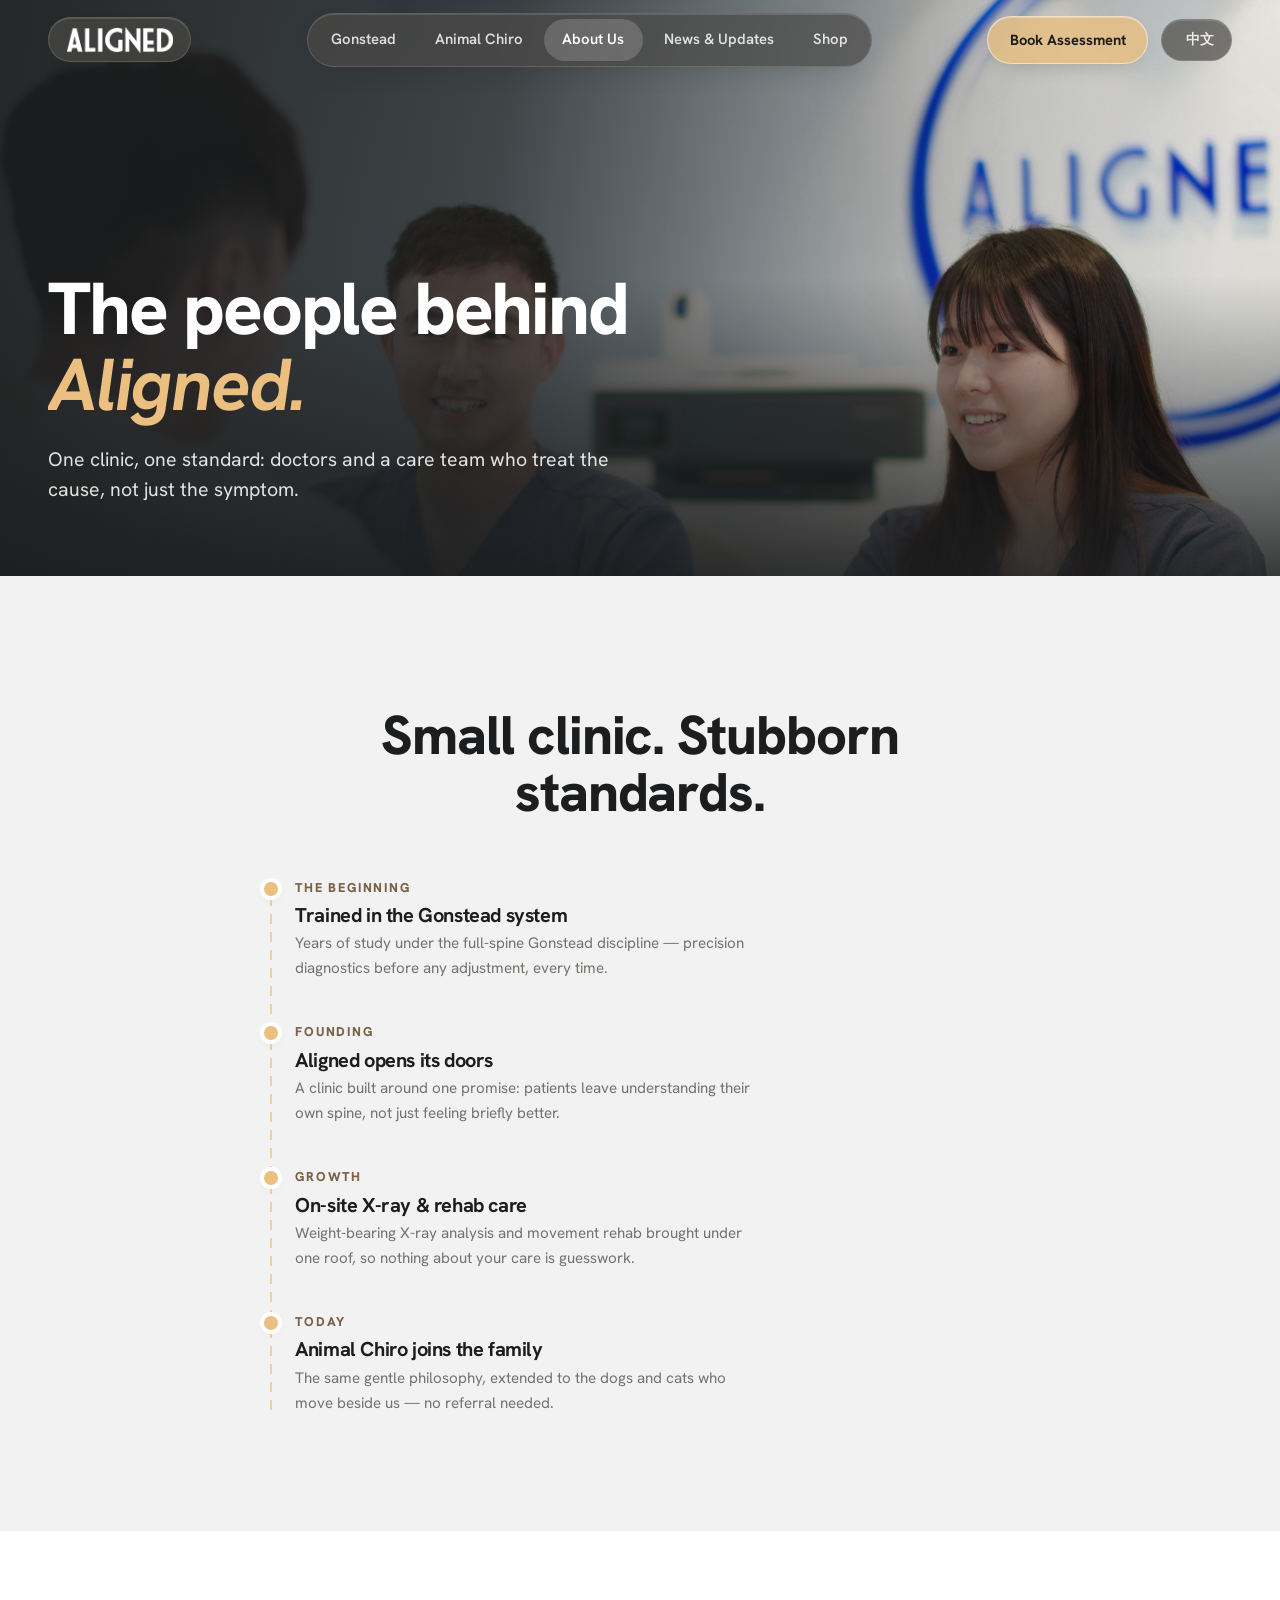
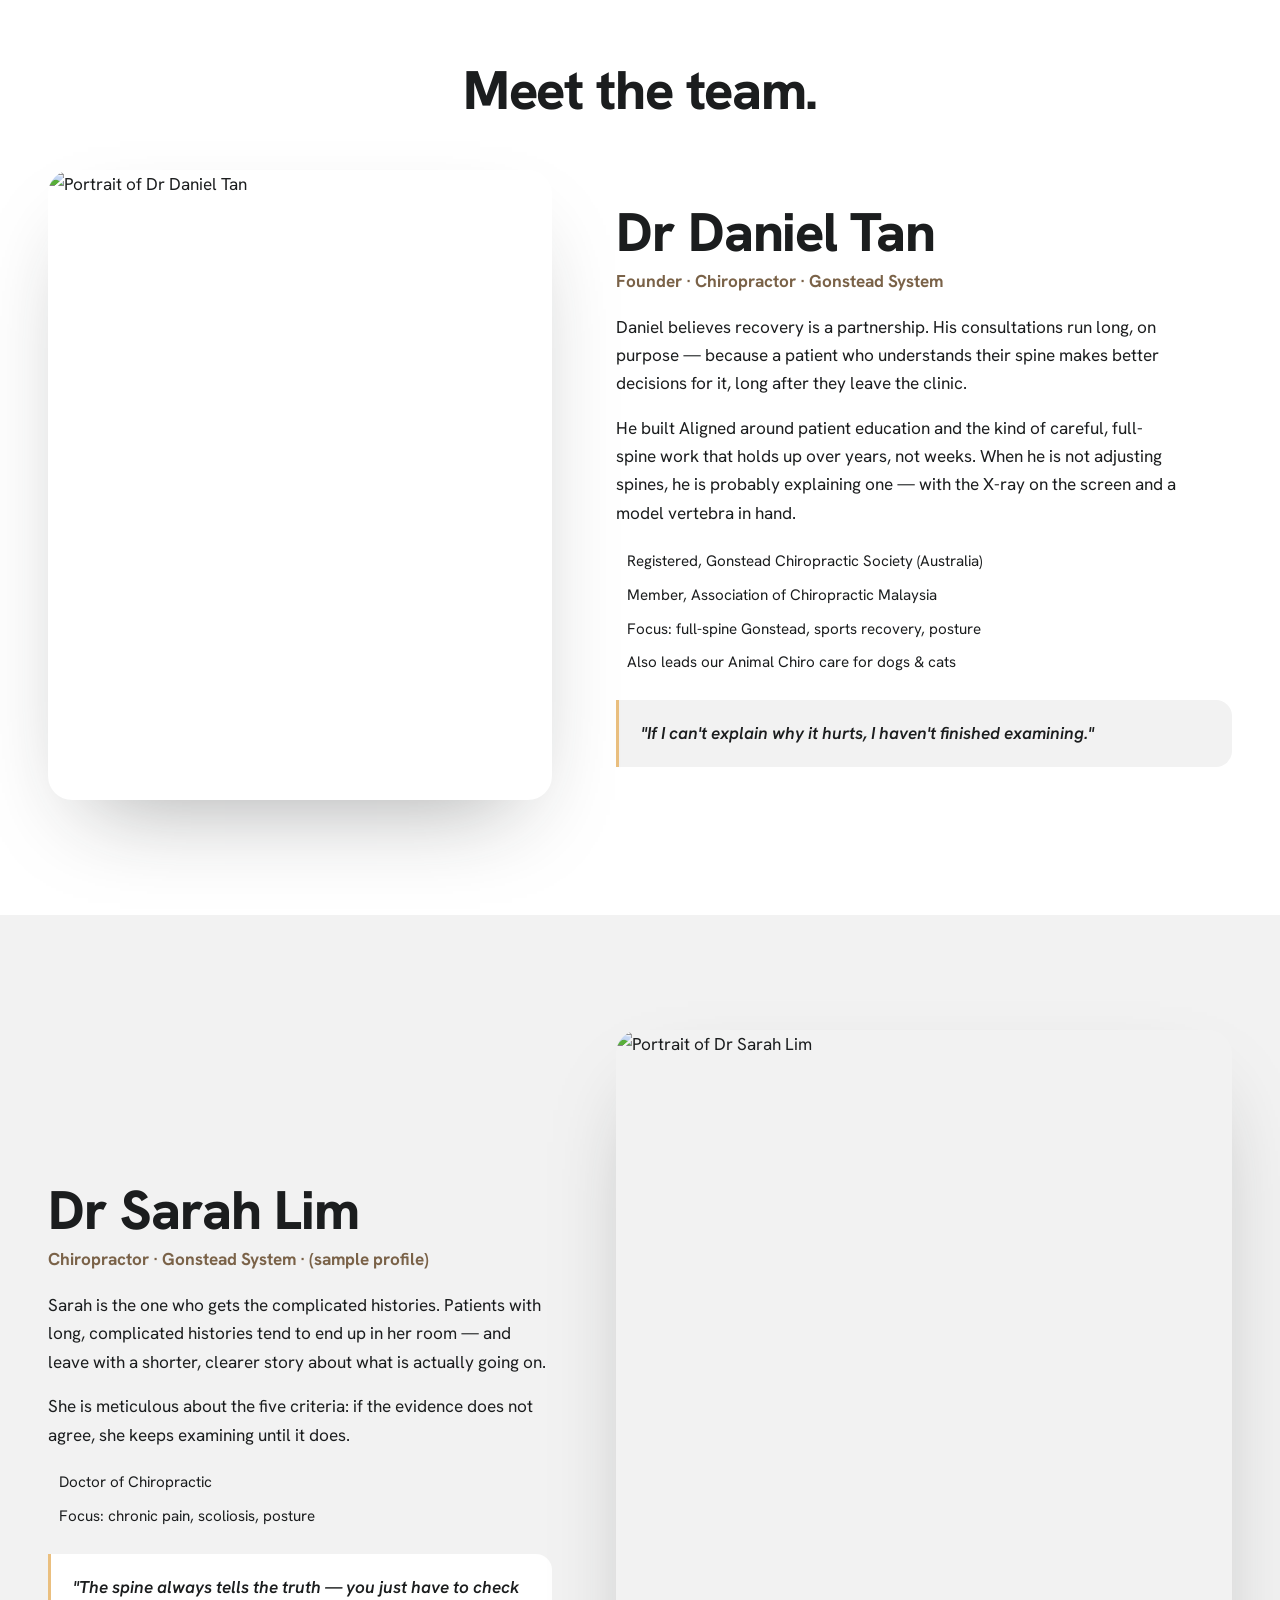
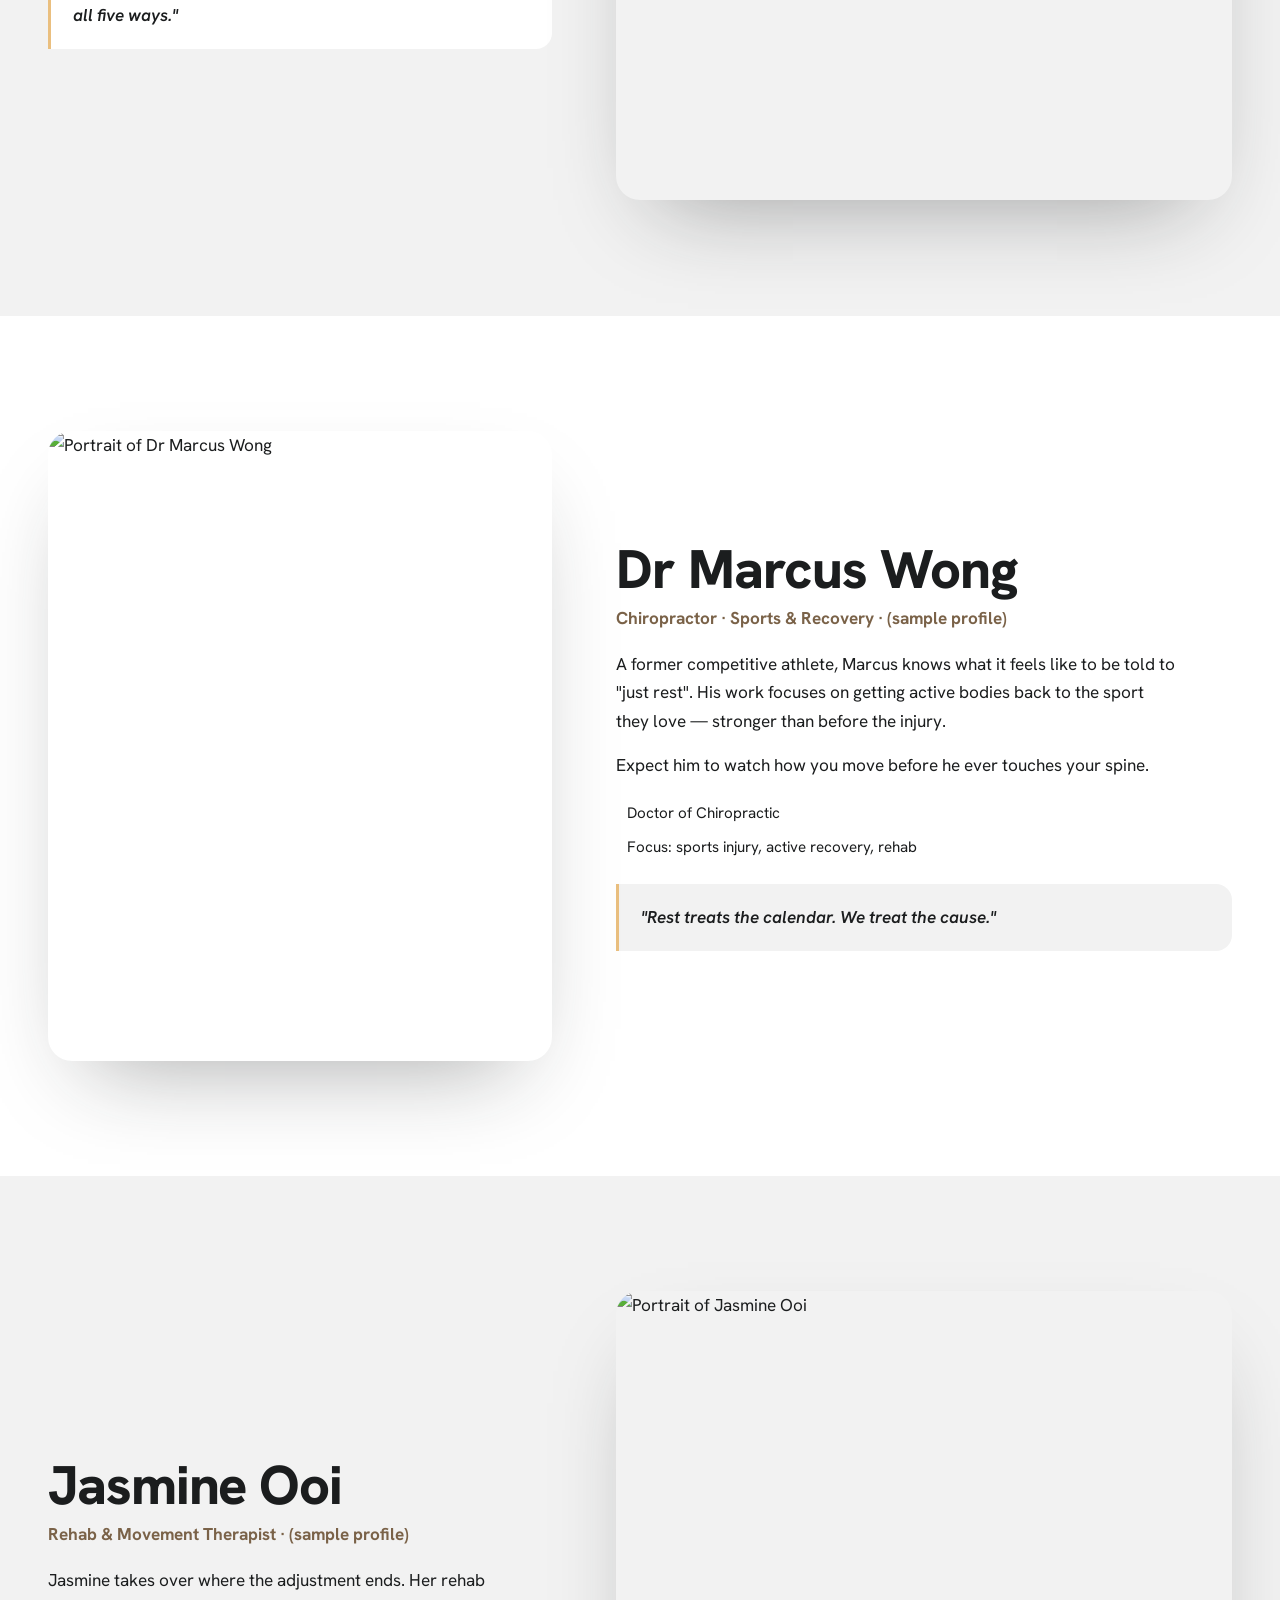
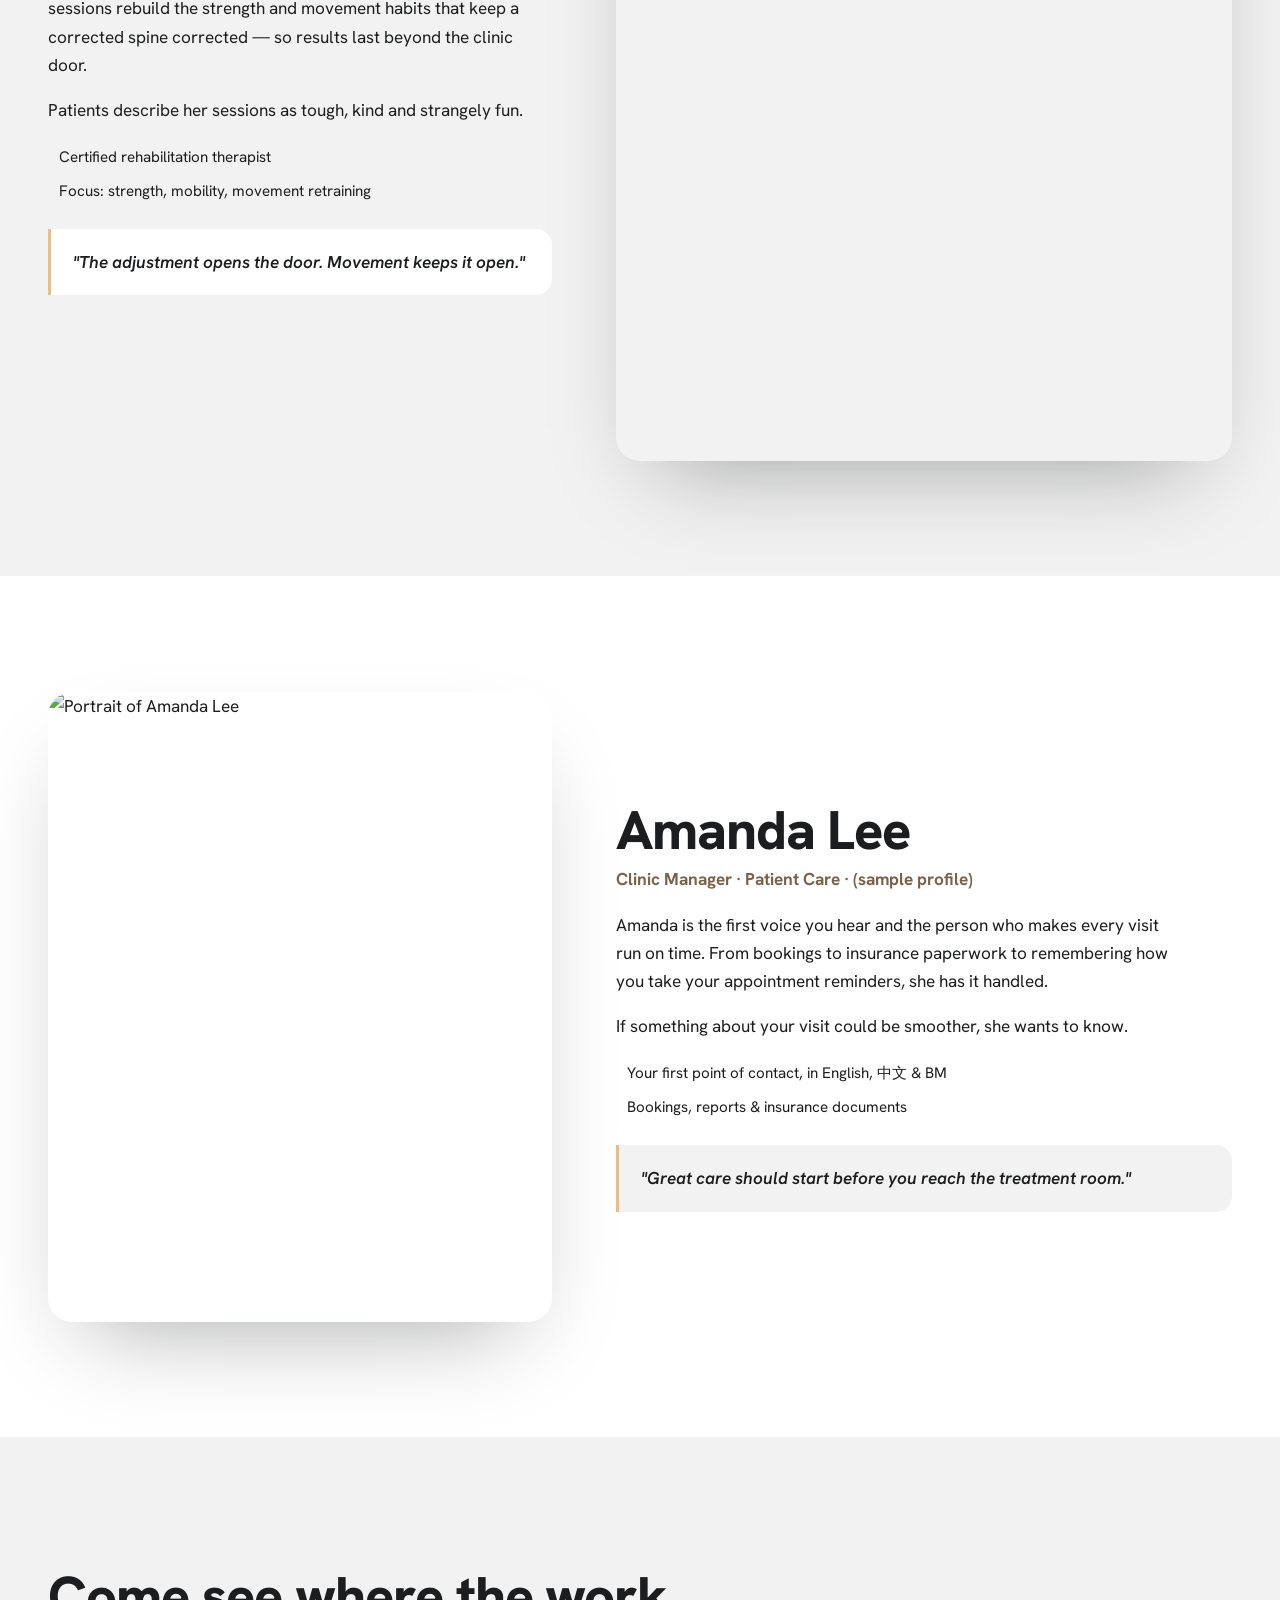
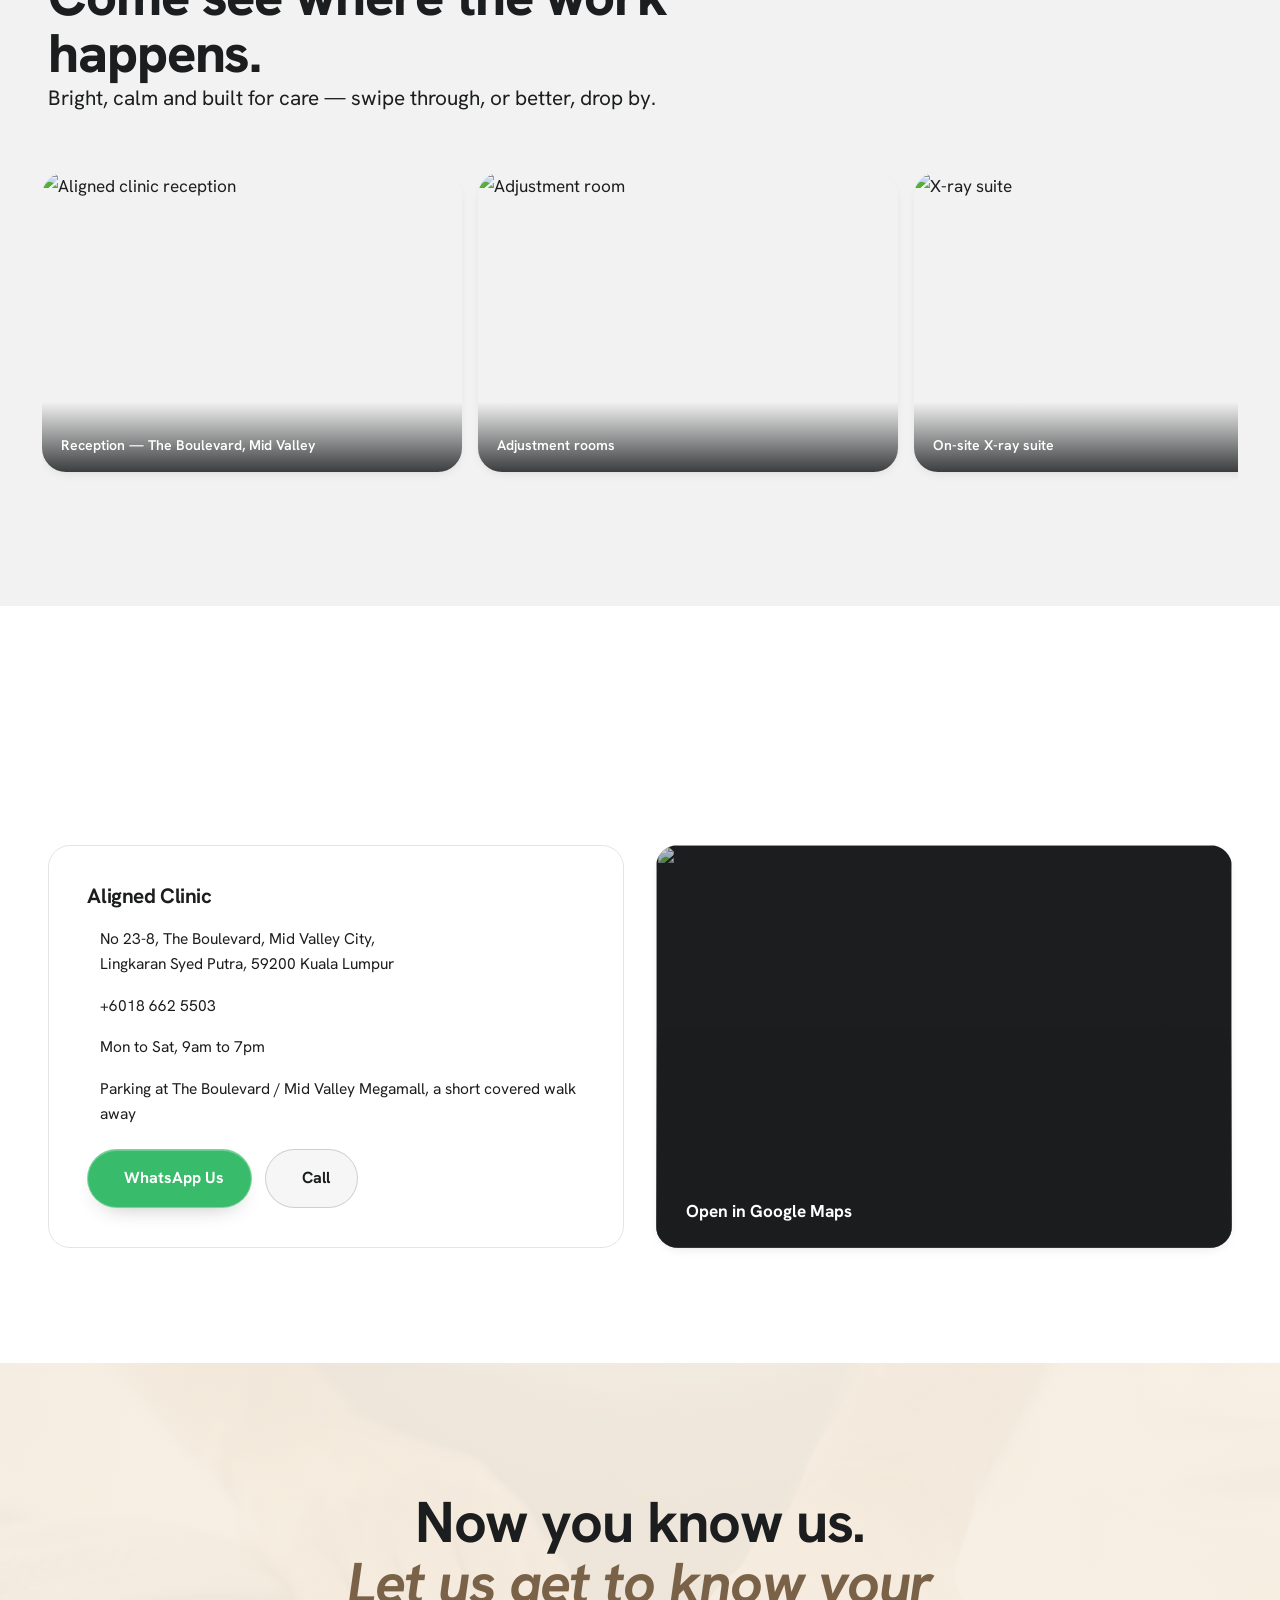
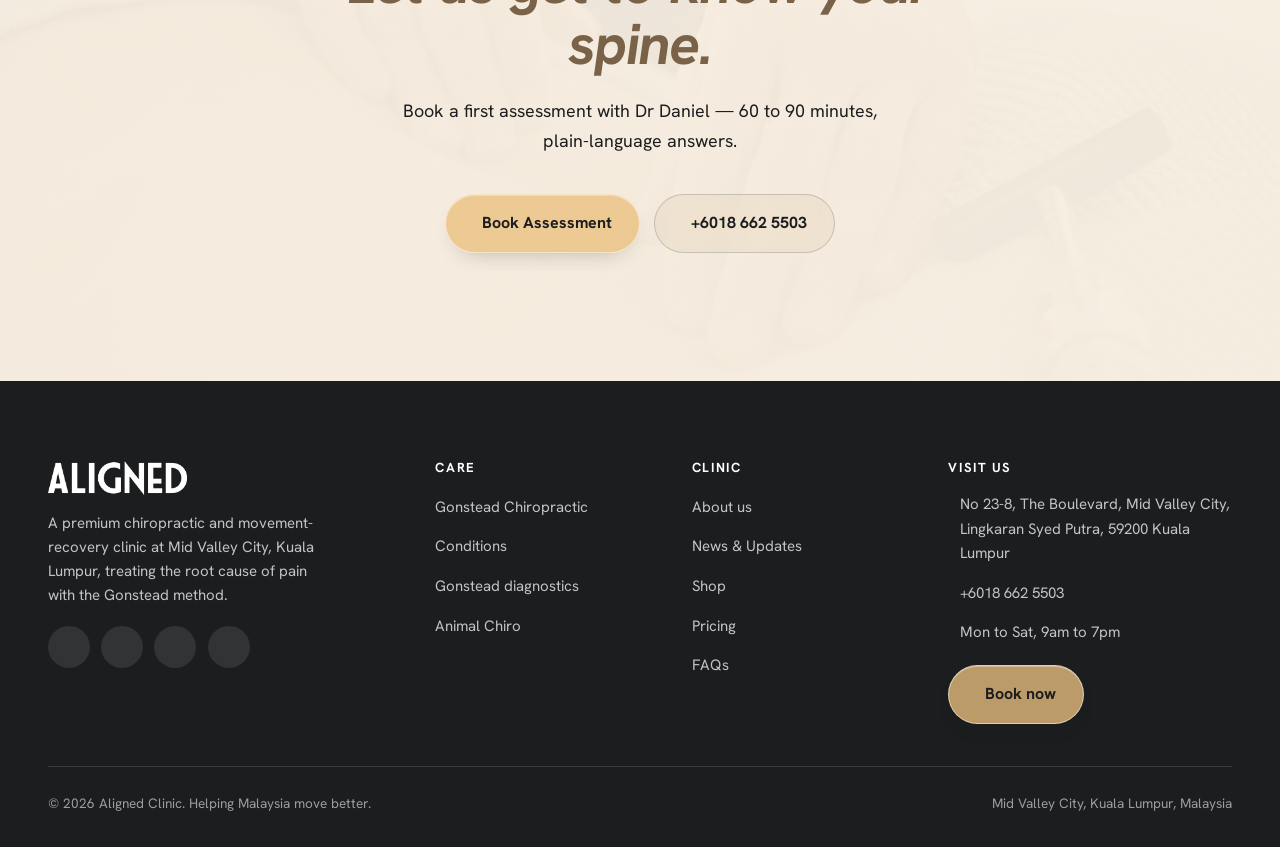
==== commit 0117468a: "Fact-check corpus + mobile image-crop fixes Content accuracy pass across all pages (EN + zh): - Pet " ====
--- a/about.html
+++ b/about.html
@@ -143,7 +143,7 @@
         <h3 class="h-section tsplit">Dr Daniel Tan</h3>
         <p class="profile__role reveal" data-d="1">Founder &middot; Chiropractor &middot; Gonstead System</p>
         <div class="profile__body reveal" data-d="1">
-          <p>Daniel believes recovery is a partnership. His consultations are famously unhurried — because a patient who understands their spine makes better decisions for it, long after they leave the clinic.</p>
+          <p>Daniel believes recovery is a partnership. His consultations run long, on purpose — because a patient who understands their spine makes better decisions for it, long after they leave the clinic.</p>
           <p>He built Aligned around patient education and the kind of careful, full-spine work that holds up over years, not weeks. When he is not adjusting spines, he is probably explaining one — with the X-ray on the screen and a model vertebra in hand.</p>
         </div>
         <ul class="profile__creds reveal" data-d="2">
@@ -167,9 +167,9 @@
       </div>
       <div>
         <h3 class="h-section tsplit">Dr Sarah Lim</h3>
-        <p class="profile__role reveal" data-d="1">Chiropractor &middot; Gonstead System</p>
-        <div class="profile__body reveal" data-d="1">
-          <p>Sarah has a reputation for finding what others miss. Patients with long, complicated histories tend to end up in her room — and leave with a shorter, clearer story about what is actually going on.</p>
+        <p class="profile__role reveal" data-d="1">Chiropractor &middot; Gonstead System &middot; (sample profile)</p>
+        <div class="profile__body reveal" data-d="1">
+          <p>Sarah is the one who gets the complicated histories. Patients with long, complicated histories tend to end up in her room — and leave with a shorter, clearer story about what is actually going on.</p>
           <p>She is meticulous about the five criteria: if the evidence does not agree, she keeps examining until it does.</p>
         </div>
         <ul class="profile__creds reveal" data-d="2">
@@ -190,7 +190,7 @@
       </div>
       <div>
         <h3 class="h-section tsplit">Dr Marcus Wong</h3>
-        <p class="profile__role reveal" data-d="1">Chiropractor &middot; Sports &amp; Recovery</p>
+        <p class="profile__role reveal" data-d="1">Chiropractor &middot; Sports &amp; Recovery &middot; (sample profile)</p>
         <div class="profile__body reveal" data-d="1">
           <p>A former competitive athlete, Marcus knows what it feels like to be told to "just rest". His work focuses on getting active bodies back to the sport they love — stronger than before the injury.</p>
           <p>Expect him to watch how you move before he ever touches your spine.</p>
@@ -213,7 +213,7 @@
       </div>
       <div>
         <h3 class="h-section tsplit">Jasmine Ooi</h3>
-        <p class="profile__role reveal" data-d="1">Rehab &amp; Movement Therapist</p>
+        <p class="profile__role reveal" data-d="1">Rehab &amp; Movement Therapist &middot; (sample profile)</p>
         <div class="profile__body reveal" data-d="1">
           <p>Jasmine takes over where the adjustment ends. Her rehab sessions rebuild the strength and movement habits that keep a corrected spine corrected — so results last beyond the clinic door.</p>
           <p>Patients describe her sessions as tough, kind and strangely fun.</p>
@@ -236,7 +236,7 @@
       </div>
       <div>
         <h3 class="h-section tsplit">Amanda Lee</h3>
-        <p class="profile__role reveal" data-d="1">Clinic Manager &middot; Patient Care</p>
+        <p class="profile__role reveal" data-d="1">Clinic Manager &middot; Patient Care &middot; (sample profile)</p>
         <div class="profile__body reveal" data-d="1">
           <p>Amanda is the first voice you hear and the person who makes every visit run on time. From bookings to insurance paperwork to remembering how you take your appointment reminders, she has it handled.</p>
           <p>If something about your visit could be smoother, she wants to know.</p>
@@ -365,5 +365,6 @@
 </div>
 
 <script src="assets/site.js"></script>
+<script src="assets/i18n.js"></script>
 </body>
 </html>
--- a/assets/site.css
+++ b/assets/site.css
@@ -175,6 +175,20 @@
   background:var(--ink);color:var(--cloud)}
 .subhero__media{position:absolute;inset:0;z-index:0}
 .subhero__media img{width:100%;height:100%;object-fit:cover}
+/* Below ~880px the subhero box turns portrait while these photos stay
+   landscape, so `cover` keeps only a ~30-40% window of the frame and a centred
+   crop lands on the wrong part. The scrim is darkest at the left (where the
+   copy sits) and clears to the right, so each subject is held right of centre.
+   The desktop (landscape box) crop is fine and is left alone. */
+@media (max-width:880px){
+  /* dog 56-84%, doctor 63-93%: centred kept the empty corridor instead */
+  .subhero__media img[src*="pet-chiro-hero"]{object-position:80% center}
+  /* The two staff faces sit at 30-43% and 72-87% — 57 points apart, but only
+     39% of the width survives, so no crop holds both. Framing the near
+     staffer plus the patient he's greeting keeps an actual scene; the far
+     staffer is lost either way. */
+  .subhero__media img[src*="about-team"]{object-position:20% center}
+}
 .subhero__scrim{position:absolute;inset:0;z-index:1;
   background:
     linear-gradient(98deg, rgba(27,29,30,.94) 0%, rgba(27,29,30,.78) 38%, rgba(27,29,30,.34) 68%, rgba(27,29,30,.08) 92%),
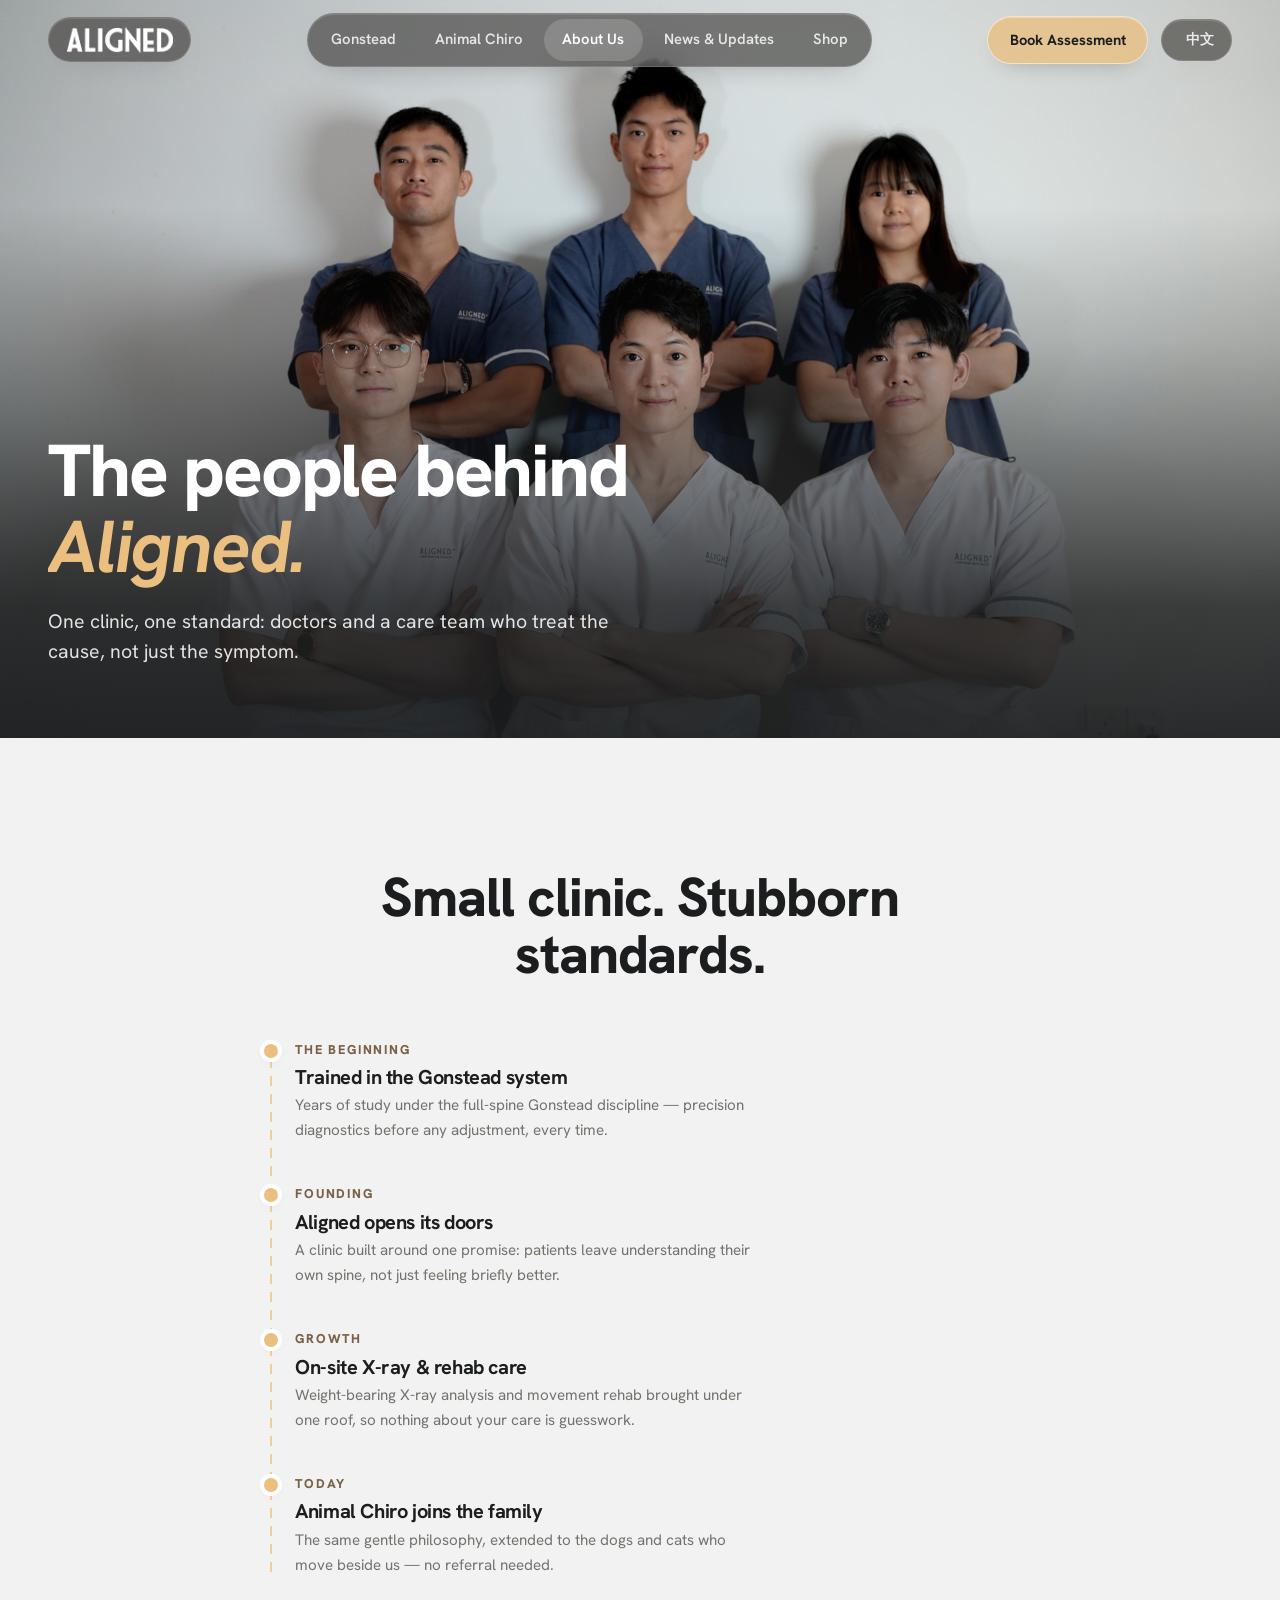
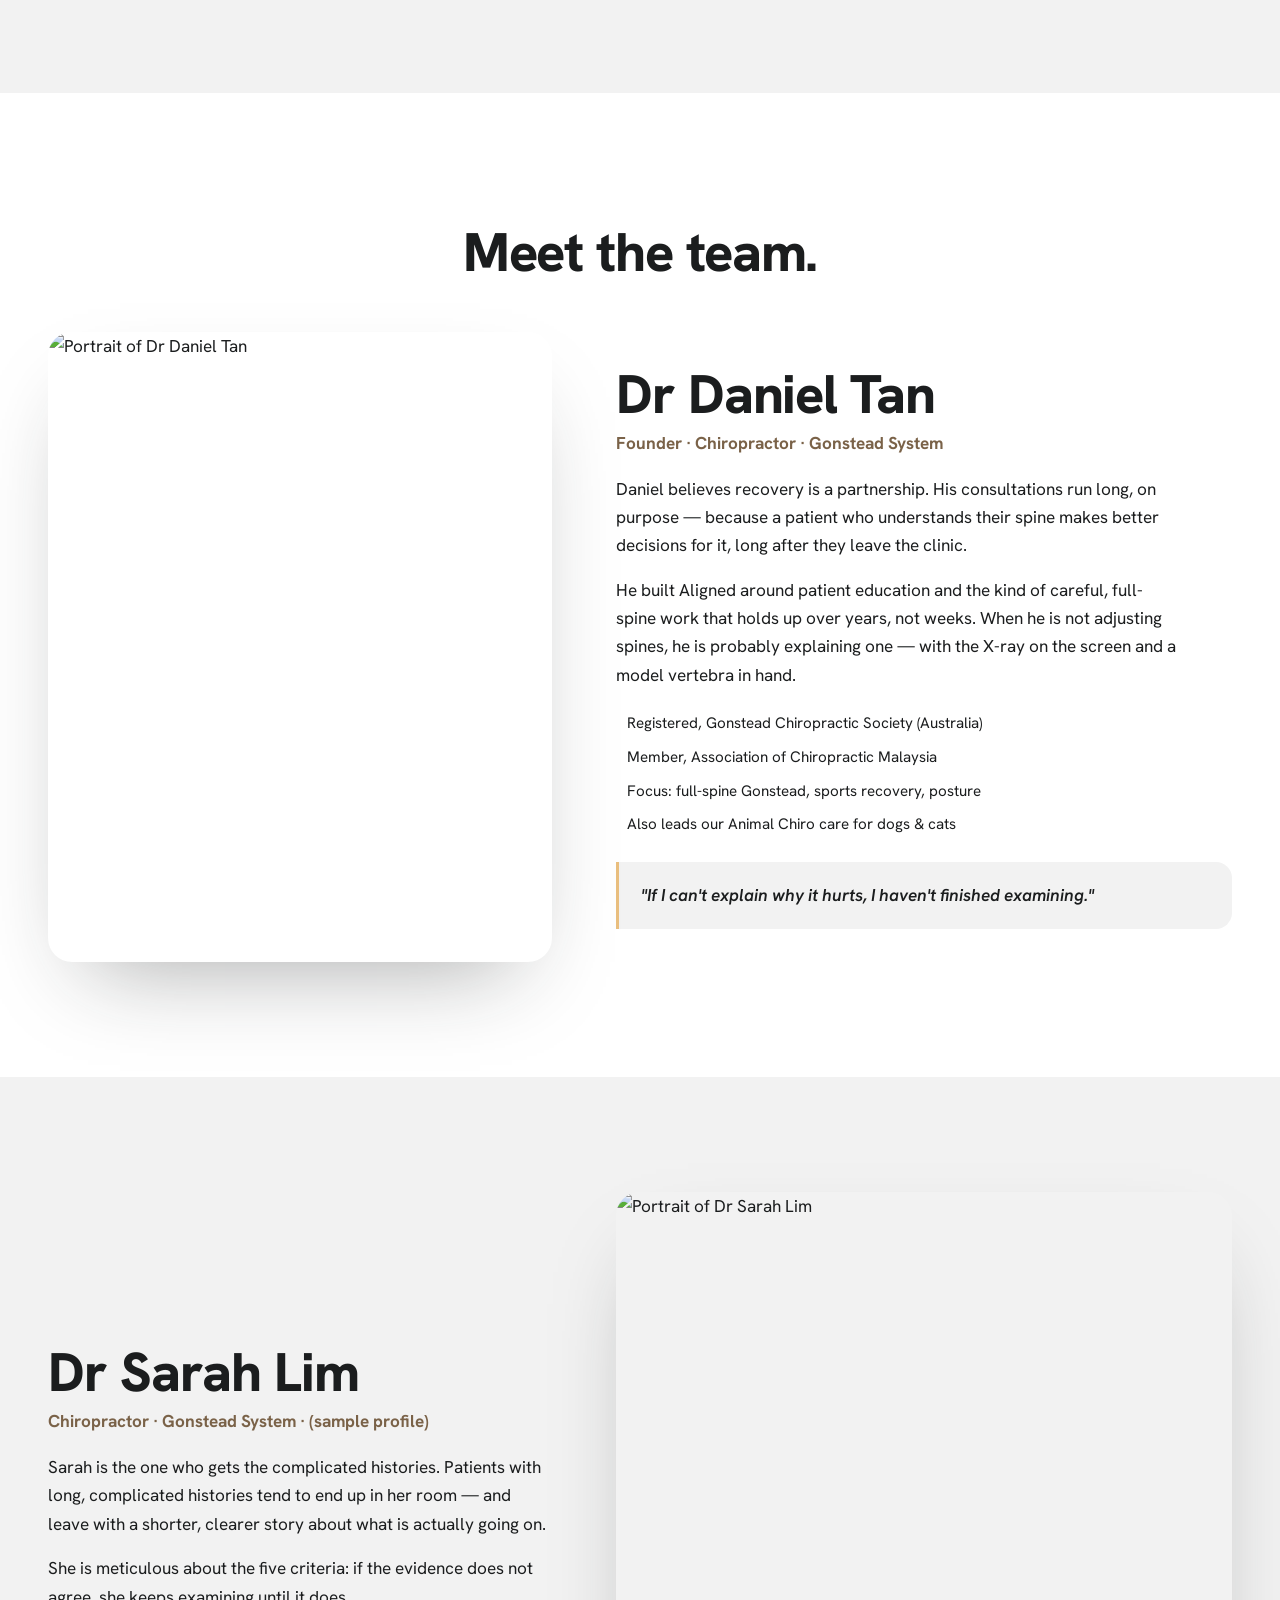
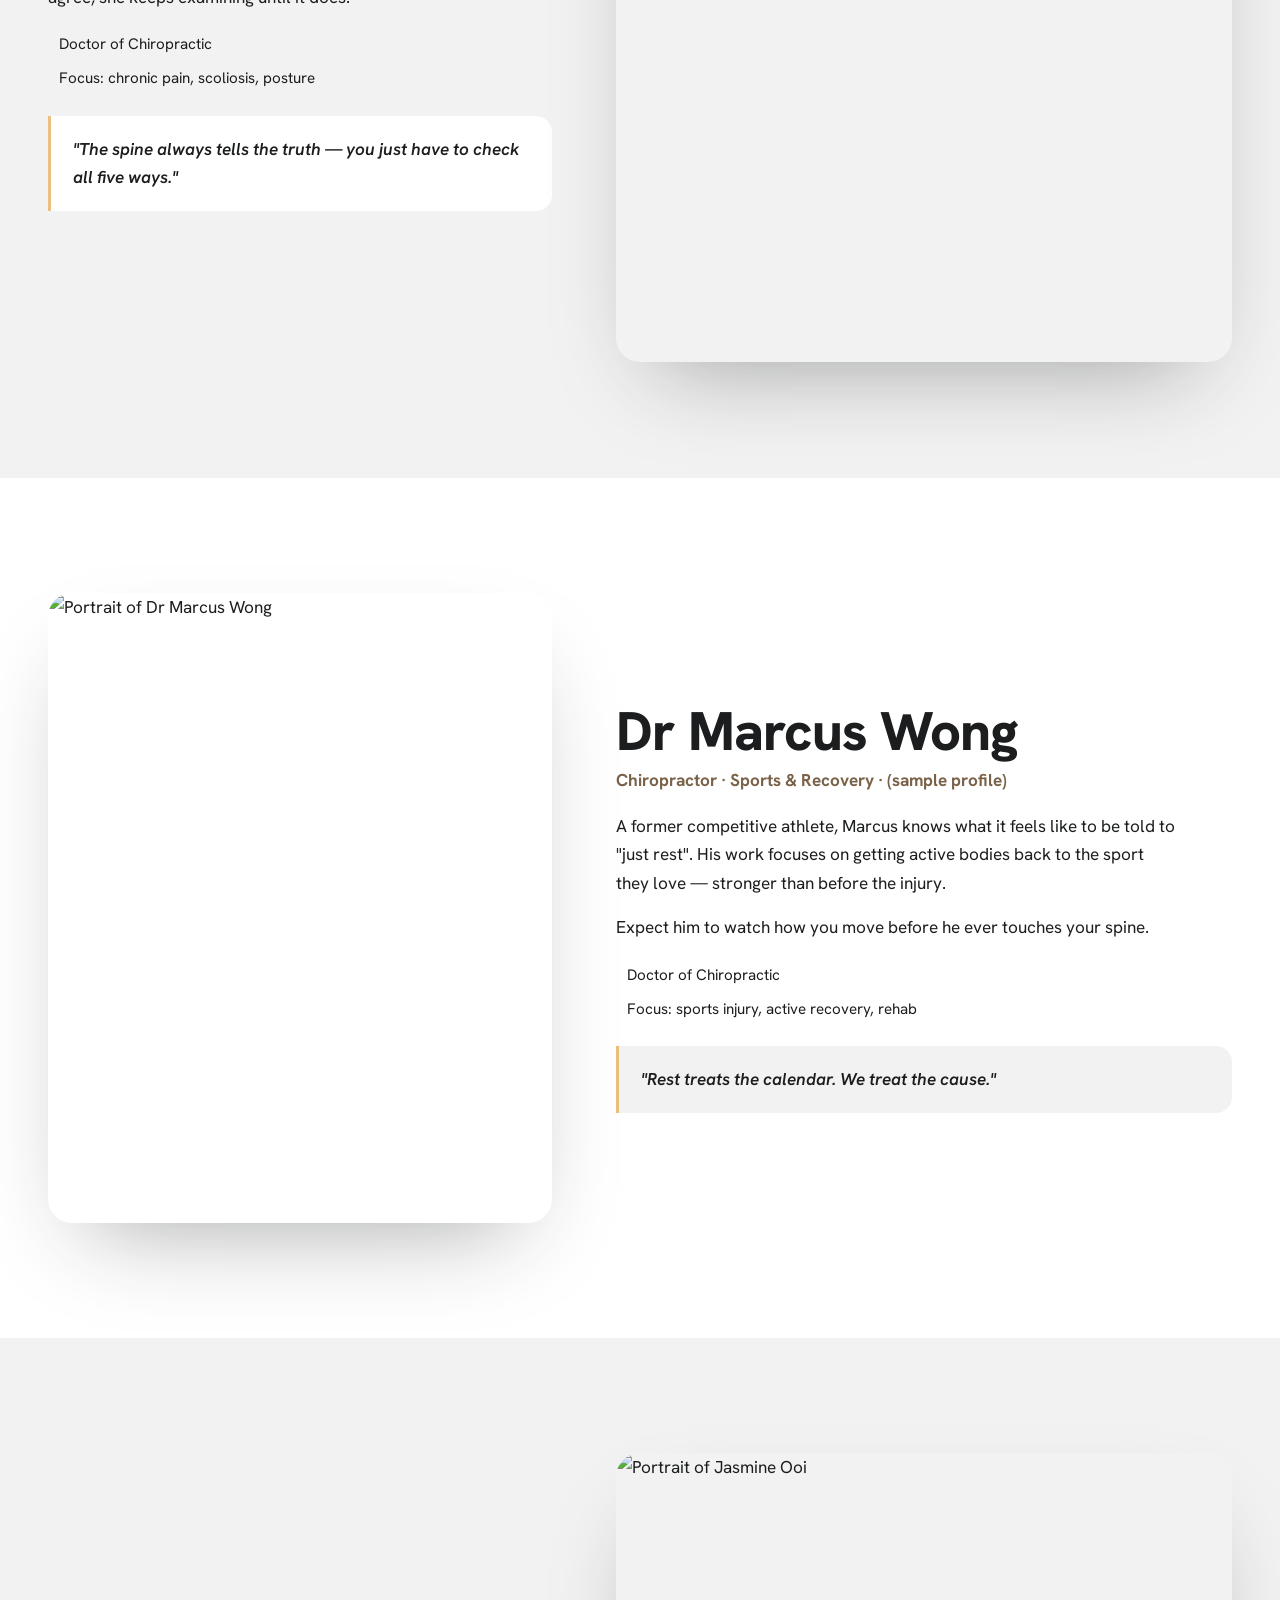
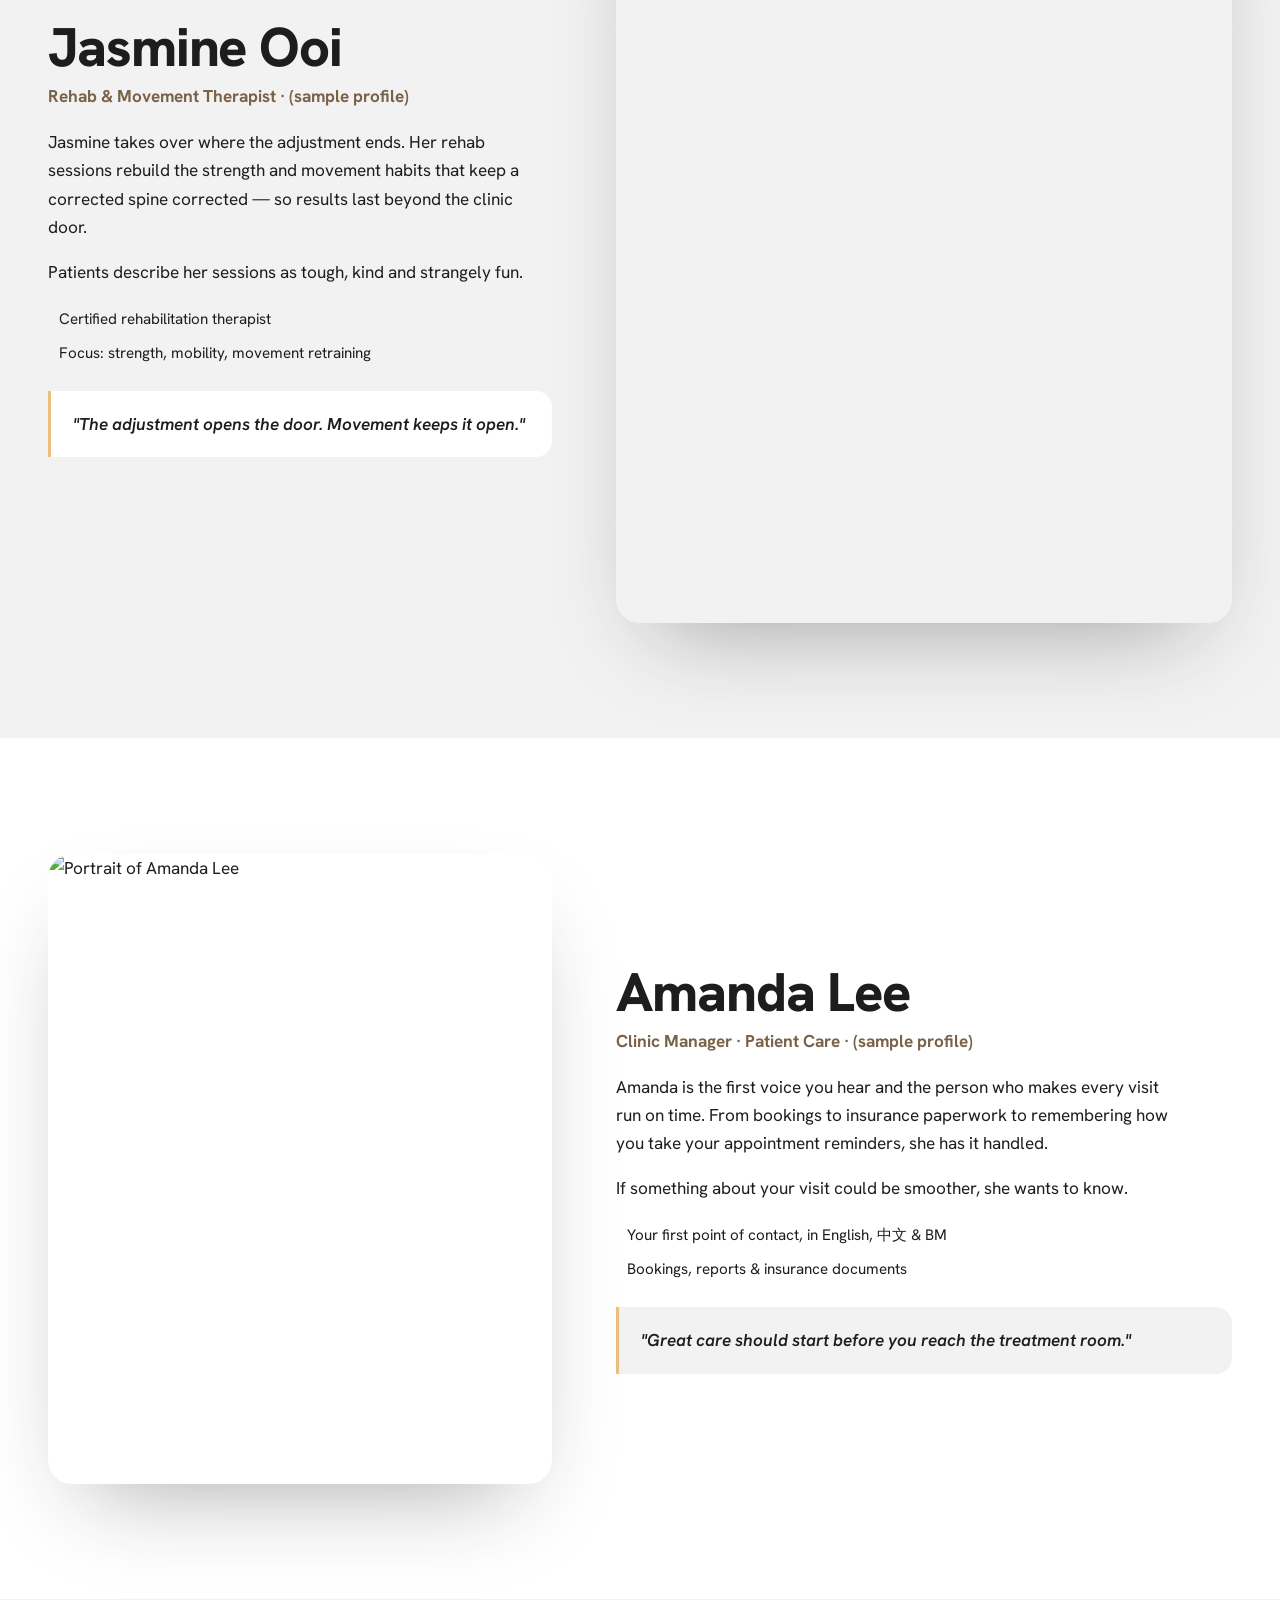
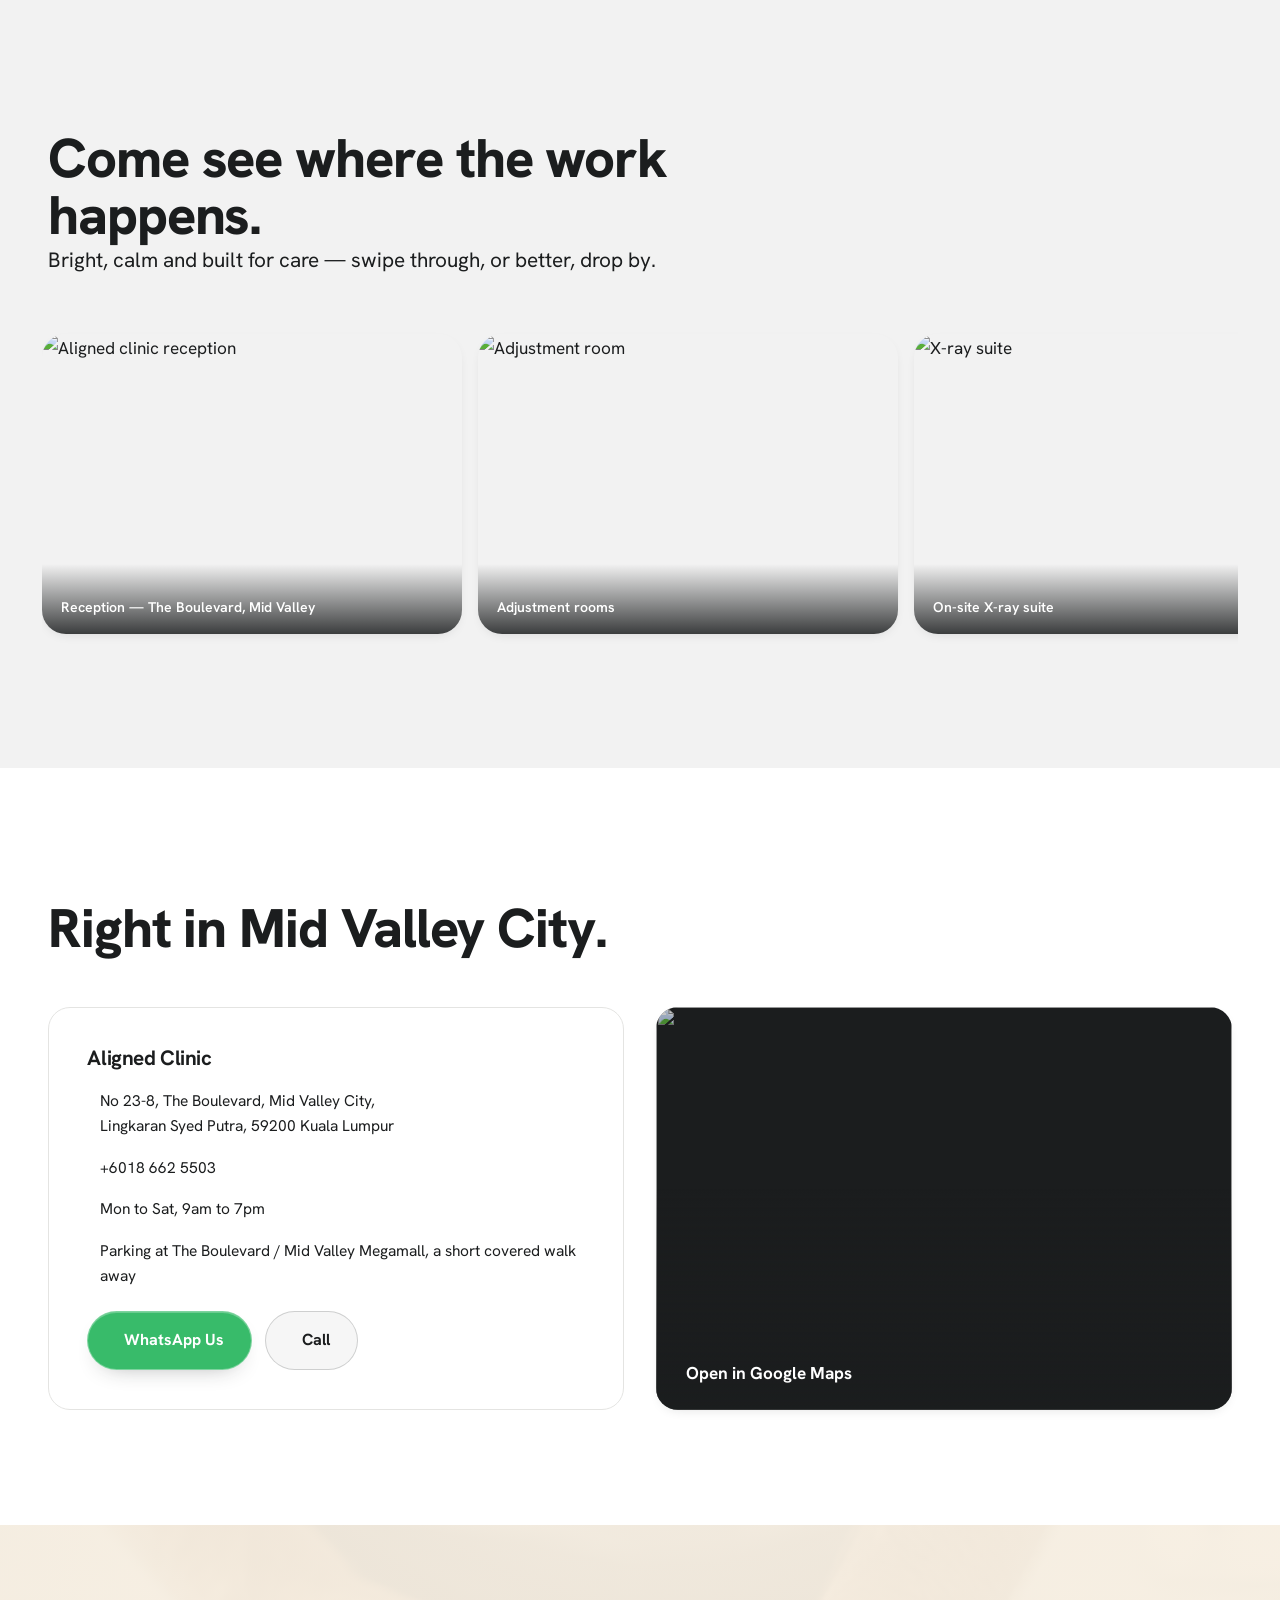
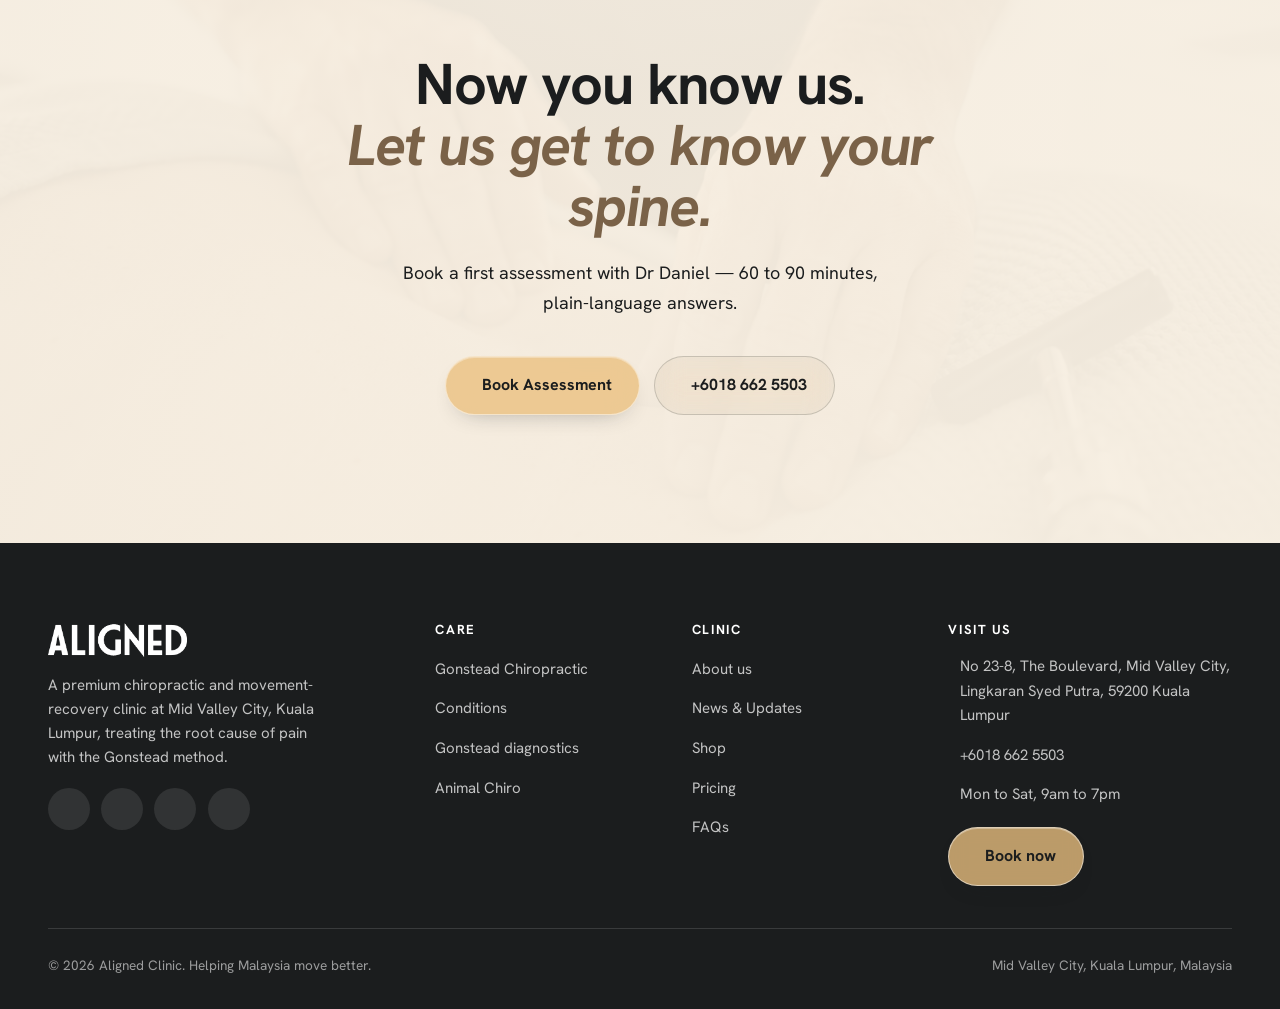
==== commit 725bdf3c: "About page + Gonstead diagnostics: real team & clinical photography - About hero: swap to the six-me" ====
--- a/about.html
+++ b/about.html
@@ -104,8 +104,8 @@
 <main id="main">
 
 <!-- ====================== TEAM PHOTO BANNER ====================== -->
-<header class="subhero">
-  <div class="subhero__media"><img src="images/banners/about-team.jpg" alt="The Aligned care team greeting a patient at the clinic reception" /></div>
+<header class="subhero subhero--portrait">
+  <div class="subhero__media"><img src="images/banners/about-team.jpg" alt="The six-member Aligned clinical team in white and navy scrubs, arms folded, at the clinic" /></div>
   <div class="subhero__scrim"></div>
   <div class="container">
     <h1 class="tsplit" data-tsdelay=".2">The people behind <span class="alt">Aligned.</span></h1>
@@ -161,7 +161,7 @@
 <!-- Placeholder team members below — swap names, roles, photos, bios and credentials for the real team -->
 <section class="sec sec--cloud">
   <div class="container">
-    <div class="profile profile--flip">
+    <div class="profile profile--flip" id="dr-sarah-lim">
       <div class="profile__media reveal">
         <img src="https://picsum.photos/seed/aligned-dr-sarah-portrait/500/700" alt="Portrait of Dr Sarah Lim" loading="lazy" />
       </div>
@@ -184,7 +184,7 @@
 
 <section class="sec">
   <div class="container">
-    <div class="profile">
+    <div class="profile" id="dr-marcus-wong">
       <div class="profile__media reveal">
         <img src="https://picsum.photos/seed/aligned-dr-marcus-portrait/500/700" alt="Portrait of Dr Marcus Wong" loading="lazy" />
       </div>
@@ -207,7 +207,7 @@
 
 <section class="sec sec--cloud">
   <div class="container">
-    <div class="profile profile--flip">
+    <div class="profile profile--flip" id="jasmine-ooi">
       <div class="profile__media reveal">
         <img src="https://picsum.photos/seed/aligned-jasmine-portrait/500/700" alt="Portrait of Jasmine Ooi" loading="lazy" />
       </div>
@@ -230,7 +230,7 @@
 
 <section class="sec">
   <div class="container">
-    <div class="profile">
+    <div class="profile" id="amanda-lee">
       <div class="profile__media reveal">
         <img src="https://picsum.photos/seed/aligned-amanda-portrait/500/700" alt="Portrait of Amanda Lee" loading="lazy" />
       </div>
--- a/assets/site.css
+++ b/assets/site.css
@@ -175,6 +175,10 @@
   background:var(--ink);color:var(--cloud)}
 .subhero__media{position:absolute;inset:0;z-index:0}
 .subhero__media img{width:100%;height:100%;object-fit:cover}
+/* The team shot is 3:2, so a wide box loses the frame top and bottom. Centred
+   put the back row's heads under the nav; 30% clears them without leaving a
+   band of empty wall up top, and spends the loss on the uniforms. */
+.subhero__media img[src*="about-team"]{object-position:center 30%}
 /* Below ~880px the subhero box turns portrait while these photos stay
    landscape, so `cover` keeps only a ~30-40% window of the frame and a centred
    crop lands on the wrong part. The scrim is darkest at the left (where the
@@ -183,16 +187,31 @@
 @media (max-width:880px){
   /* dog 56-84%, doctor 63-93%: centred kept the empty corridor instead */
   .subhero__media img[src*="pet-chiro-hero"]{object-position:80% center}
-  /* The two staff faces sit at 30-43% and 72-87% — 57 points apart, but only
-     39% of the width survives, so no crop holds both. Framing the near
-     staffer plus the patient he's greeting keeps an actual scene; the far
-     staffer is lost either way. */
-  .subhero__media img[src*="about-team"]{object-position:20% center}
+  /* Six staff in two rows, faces spanning 28-75% and symmetric about centre.
+     A centred crop keeps the middle pair whole and half of each flanking
+     face — the most legible window the narrow box allows. Held slightly
+     right of centre so the scrim's dark left edge doesn't swallow a face. */
+  .subhero__media img[src*="about-team"]{object-position:58% center}
 }
 .subhero__scrim{position:absolute;inset:0;z-index:1;
   background:
     linear-gradient(98deg, rgba(27,29,30,.94) 0%, rgba(27,29,30,.78) 38%, rgba(27,29,30,.34) 68%, rgba(27,29,30,.08) 92%),
     linear-gradient(0deg, rgba(27,29,30,.85) 0%, rgba(27,29,30,0) 52%)}
+/* Team-portrait variant: the side-weighted scrim above was built for photos
+   with an empty left corridor, and it buries the two staff on the left of the
+   group shot. Here the faces sit in the upper two-thirds and the copy sits at
+   the bottom, so the darkness goes bottom-only and the faces stay lit. */
+/* Six people in two rows need vertical room the standard 64vh box doesn't have.
+   82vh shows ~77% of the frame instead of ~60%, which is what it takes to get
+   both rows of faces in above the copy. Desktop only — below 880px the box is
+   already portrait and taller than the photo needs. */
+@media (min-width:881px){
+  .subhero--portrait{min-height:82vh}
+}
+.subhero--portrait .subhero__scrim{
+  background:linear-gradient(0deg,
+    rgba(27,29,30,.93) 0%, rgba(27,29,30,.84) 18%, rgba(27,29,30,.55) 36%,
+    rgba(27,29,30,.22) 54%, rgba(27,29,30,0) 72%)}
 .subhero .container{position:relative;z-index:2}
 .subhero h1{color:var(--white);font-size:clamp(2.4rem,1.8rem + 4.2vw,4.6rem);font-weight:800;
   letter-spacing:-.03em;max-width:17ch;margin:.9rem 0 0}
